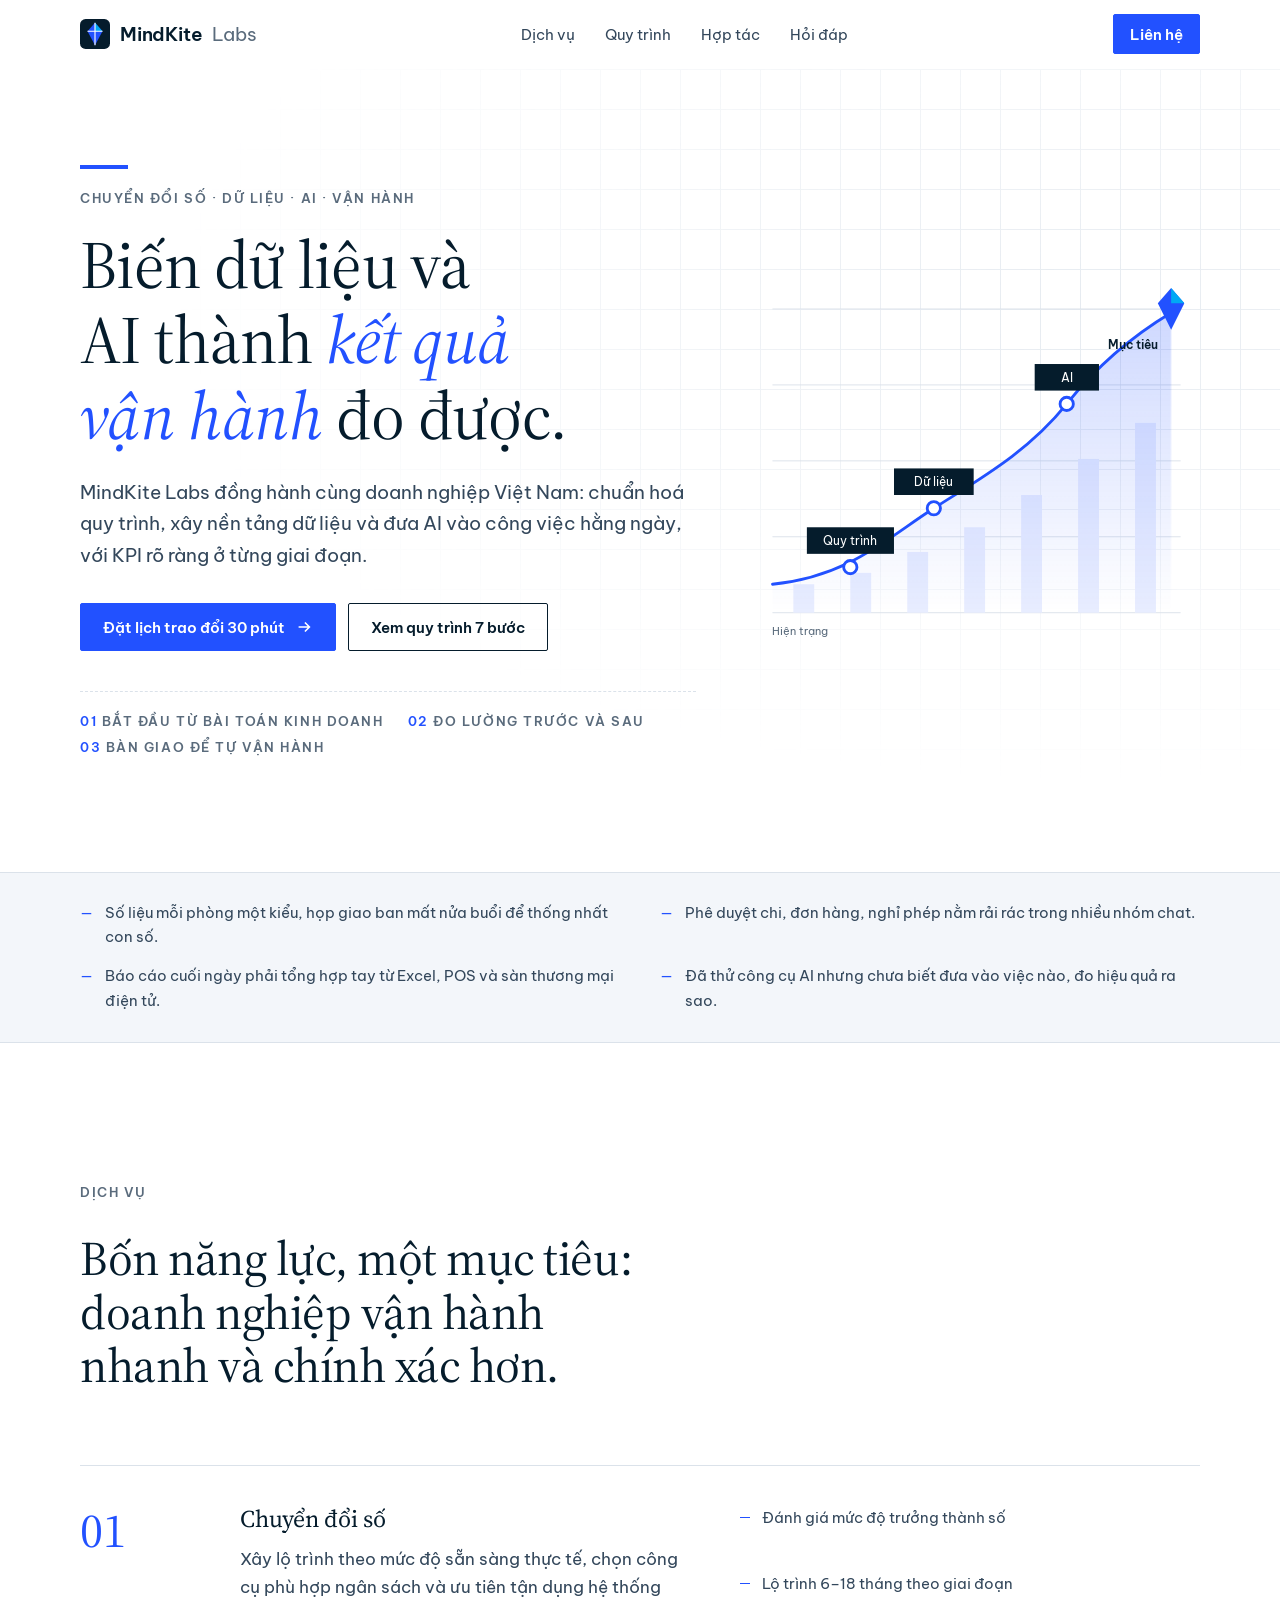
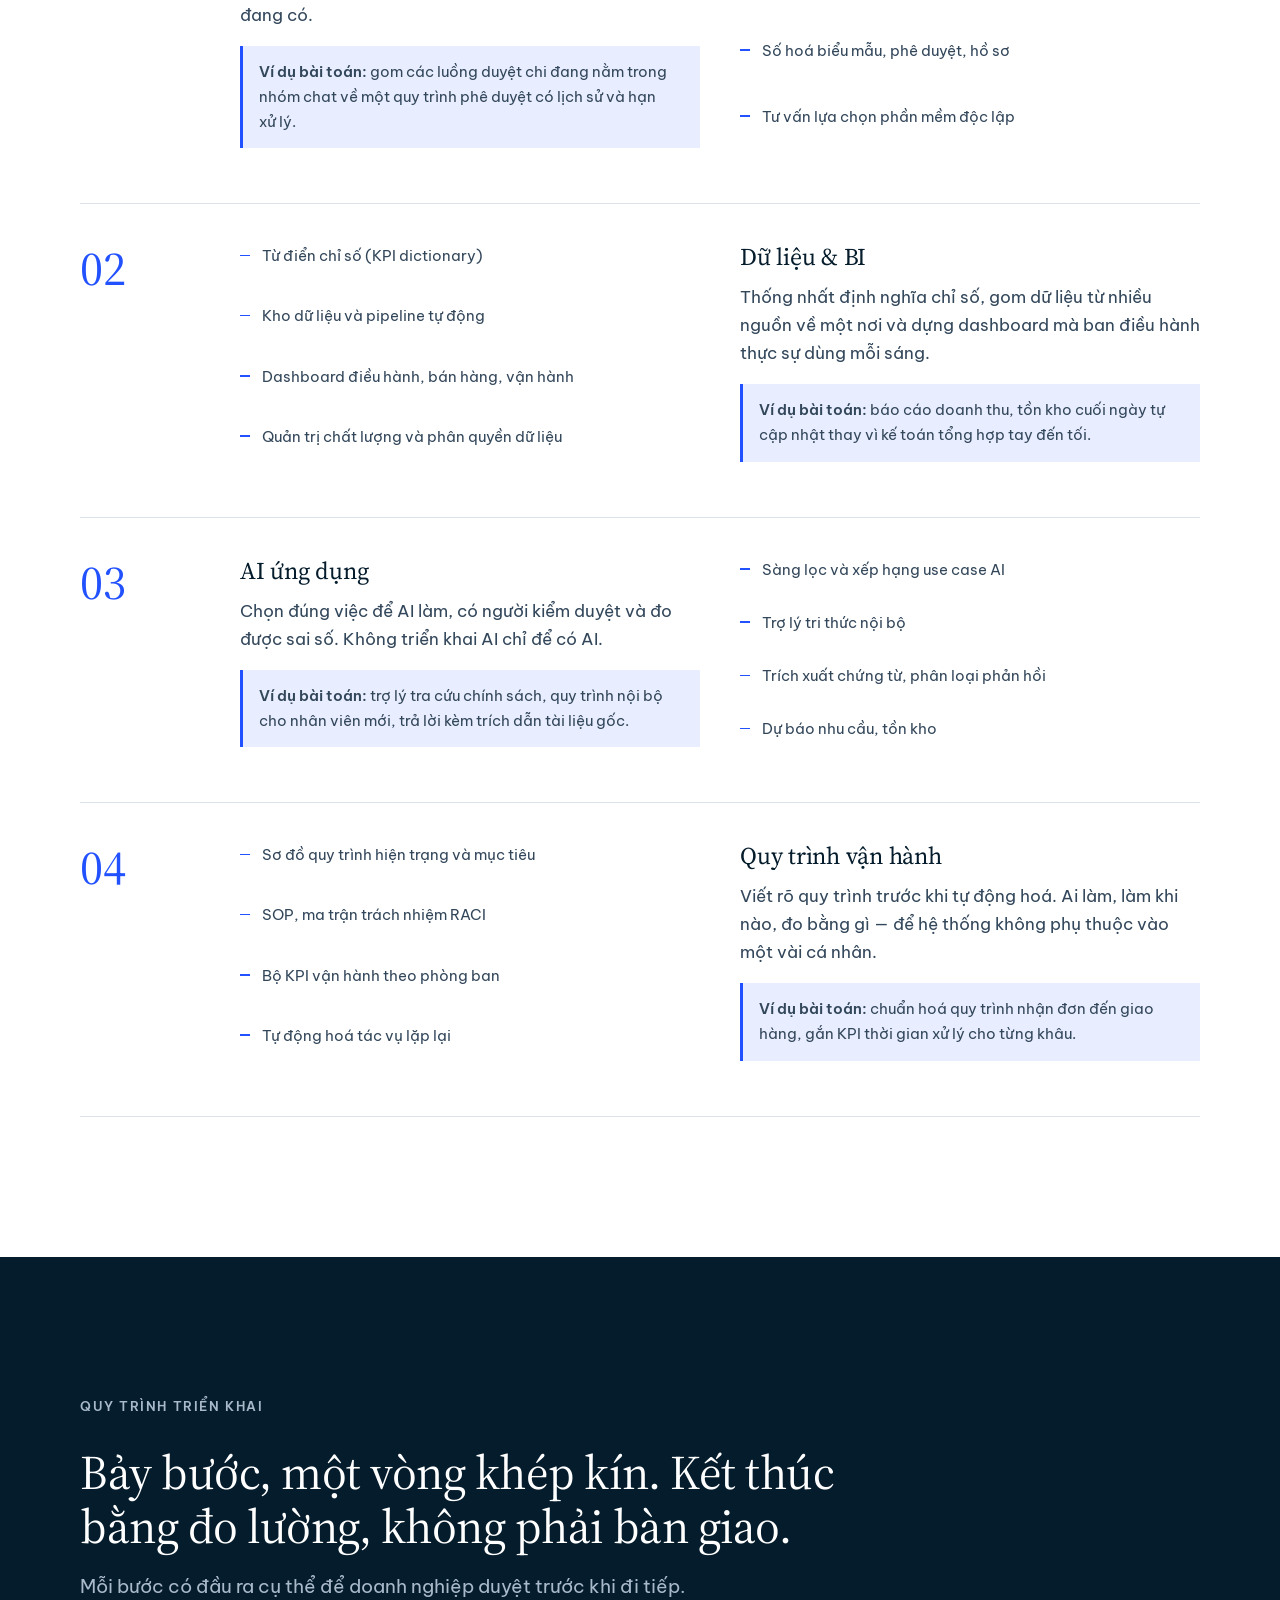
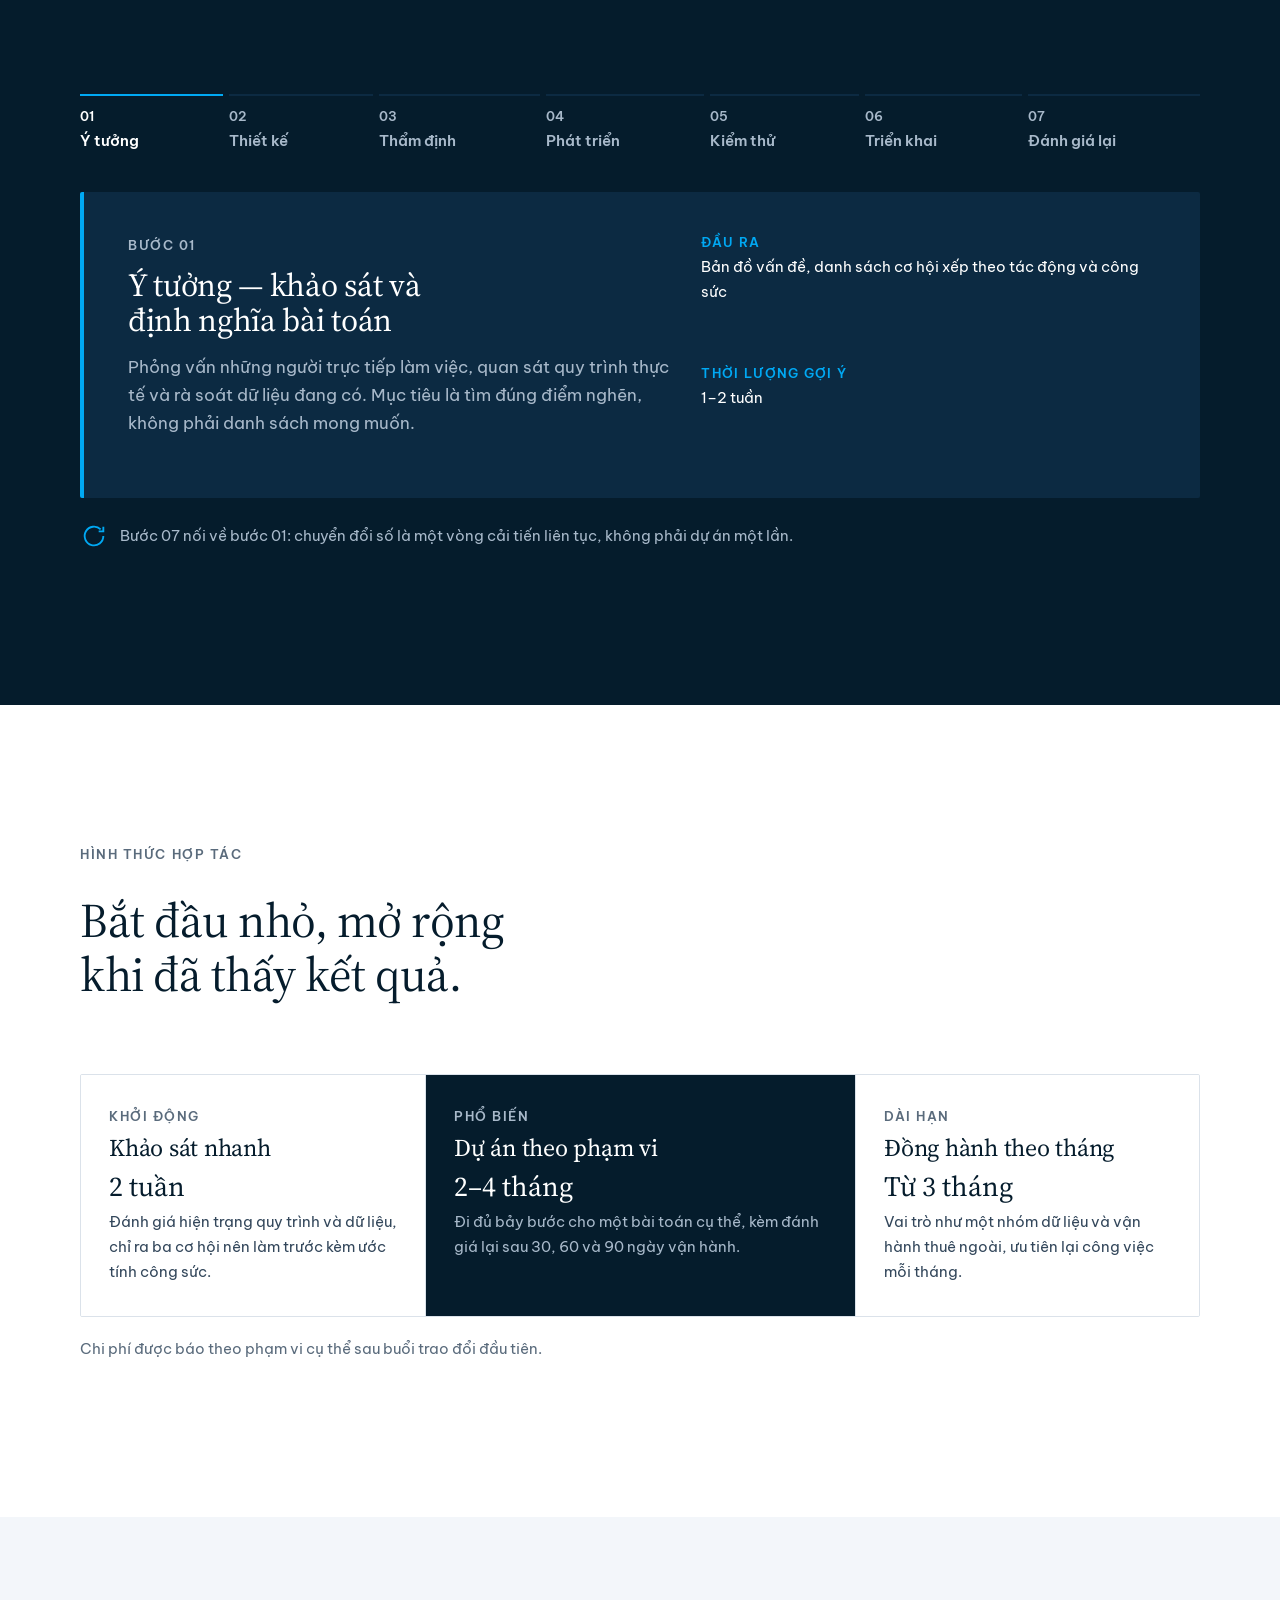
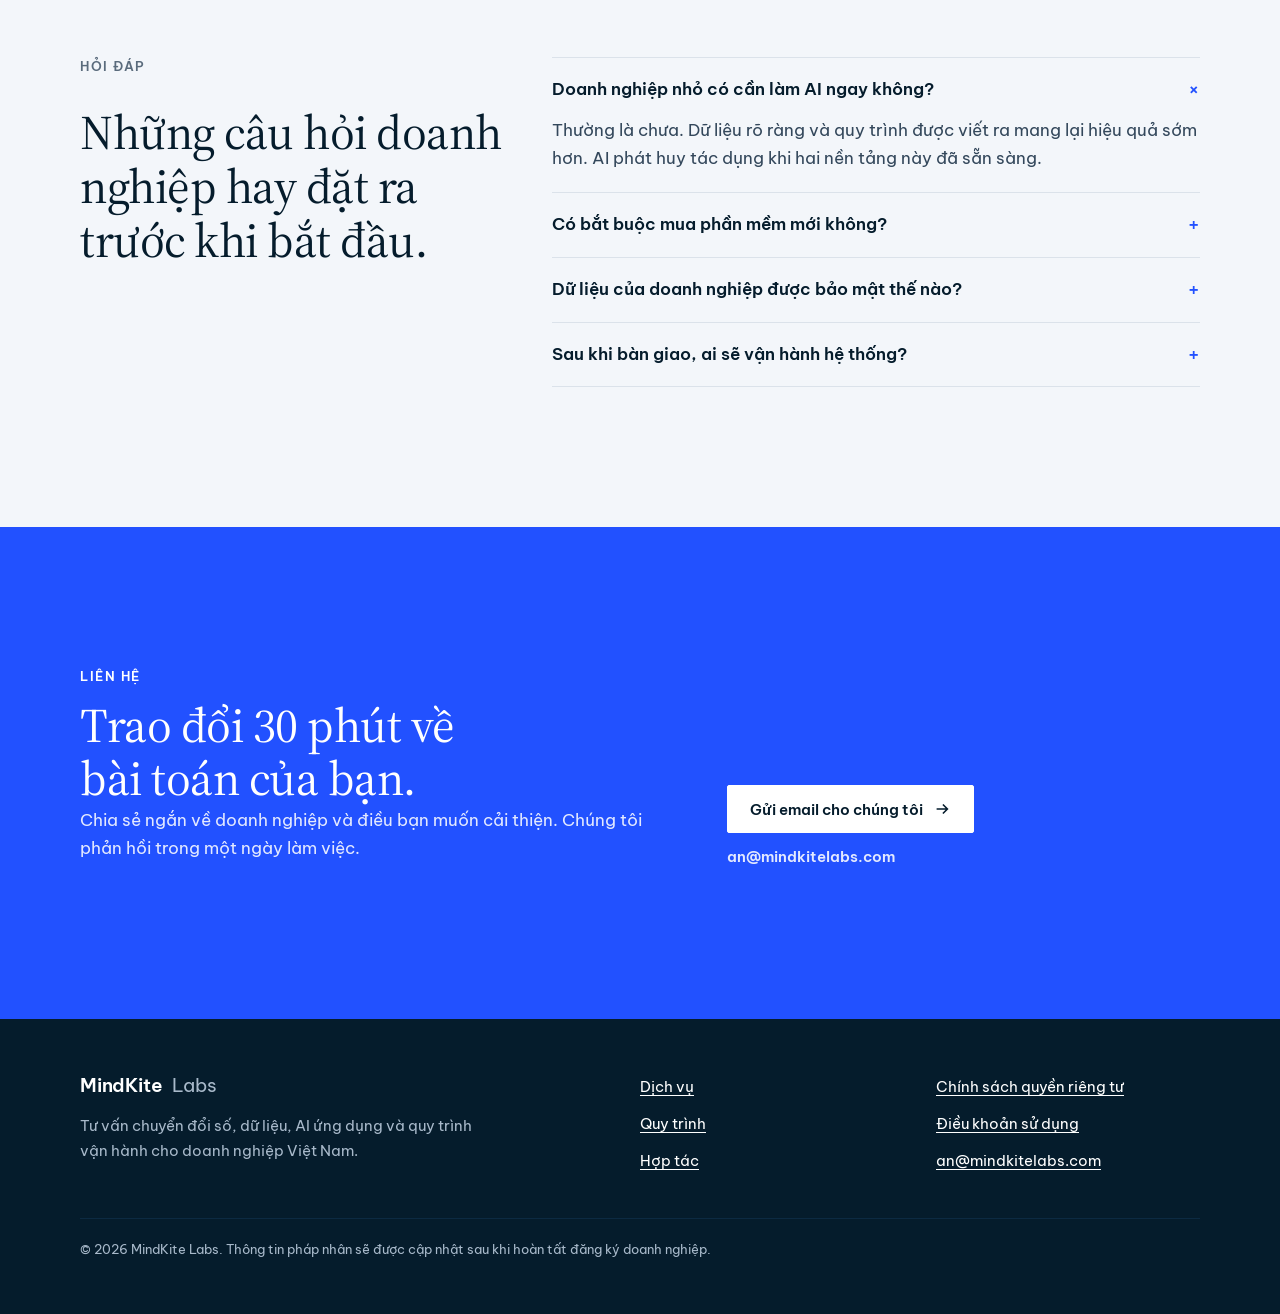
==== index.html @ d84f44a9 "style: unify type scale to 4 body sizes and 2 weights" ====
<!doctype html>
<html lang="vi" class="no-js">
<head>
  <meta charset="utf-8">
  <meta name="viewport" content="width=device-width, initial-scale=1">
  <title>MindKite Labs — Tư vấn chuyển đổi số, dữ liệu và AI</title>
  <meta name="description" content="MindKite Labs tư vấn chuyển đổi số, dữ liệu, AI ứng dụng và xây dựng quy trình vận hành cho doanh nghiệp Việt Nam, với KPI đo được ở từng giai đoạn.">
  <link rel="canonical" href="https://mindkitelabs.com/">
  <meta property="og:type" content="website">
  <meta property="og:title" content="MindKite Labs — Tư vấn chuyển đổi số, dữ liệu và AI">
  <meta property="og:description" content="Biến dữ liệu và AI thành kết quả vận hành đo được.">
  <meta property="og:url" content="https://mindkitelabs.com/">
  <meta name="theme-color" content="#051c2c">
  <link rel="icon" href="favicon.svg" type="image/svg+xml">
  <link rel="preconnect" href="https://fonts.googleapis.com">
  <link rel="preconnect" href="https://fonts.gstatic.com" crossorigin>
  <link rel="stylesheet" href="https://fonts.googleapis.com/css2?family=Be+Vietnam+Pro:wght@400;600&family=Source+Serif+4:ital,opsz,wght@0,8..60,400;1,8..60,400&display=swap">
  <script>document.documentElement.className = "js";</script>
  <link rel="stylesheet" href="assets/base.css">
  <link rel="stylesheet" href="assets/sections.css">
</head>
<body>
<a class="skip" href="#main">Bỏ qua điều hướng</a>

<header class="site-header">
  <nav class="wrap nav" aria-label="Chính">
    <a class="brand" href="/" aria-label="MindKite Labs, trang chủ">
      <svg viewBox="0 0 32 32" aria-hidden="true"><rect width="32" height="32" rx="6" fill="#051c2c"/><path d="M16 4l8 9-8 15-8-15z" fill="#2251ff"/><path d="M16 4l8 9h-8z" fill="#00a9f4"/><path d="M16 4v24M8 13h16" stroke="#fff" stroke-width="1.2"/></svg>
      MindKite <span>Labs</span>
    </a>
    <ul class="nav-links">
      <li><a href="#dich-vu">Dịch vụ</a></li>
      <li><a href="#quy-trinh">Quy trình</a></li>
      <li><a href="#hop-tac">Hợp tác</a></li>
      <li><a href="#hoi-dap">Hỏi đáp</a></li>
    </ul>
    <a class="btn btn-primary" href="#lien-he">Liên hệ</a>
  </nav>
</header>

<main id="main">
  <section class="hero">
    <div class="wrap hero-grid">
      <div class="reveal">
        <span class="accent-bar"></span>
        <p class="label" style="margin-top:20px">Chuyển đổi số · Dữ liệu · AI · Vận hành</p>
        <h1>Biến dữ liệu và AI thành <em class="mark">kết quả vận hành</em> đo được.</h1>
        <p class="lead">MindKite Labs đồng hành cùng doanh nghiệp Việt Nam: chuẩn hoá quy trình, xây nền tảng dữ liệu và đưa AI vào công việc hằng ngày, với KPI rõ ràng ở từng giai đoạn.</p>
        <div class="hero-actions">
          <a class="btn btn-primary" href="#lien-he">Đặt lịch trao đổi 30 phút
            <svg viewBox="0 0 20 20" fill="none" stroke="currentColor" stroke-width="1.8" aria-hidden="true"><path d="M4 10h12m-5-5 5 5-5 5"/></svg></a>
          <a class="btn btn-ghost" href="#quy-trinh">Xem quy trình 7 bước</a>
        </div>
        <div class="hero-meta">
          <span class="label"><b>01</b> Bắt đầu từ bài toán kinh doanh</span>
          <span class="label"><b>02</b> Đo lường trước và sau</span>
          <span class="label"><b>03</b> Bàn giao để tự vận hành</span>
        </div>
      </div>

      <svg class="hero-art" viewBox="0 0 480 400" role="img" aria-labelledby="art-title">
        <title id="art-title">Lộ trình chuyển đổi đi từ hiện trạng, qua quy trình, dữ liệu và AI, đến mục tiêu</title>
        <defs>
          <linearGradient id="area" x1="0" y1="0" x2="0" y2="1">
            <stop offset="0" stop-color="#2251ff" stop-opacity=".22"/>
            <stop offset="1" stop-color="#2251ff" stop-opacity="0"/>
          </linearGradient>
        </defs>
        <g stroke="#dbe2ea" stroke-width="1">
          <path d="M30 360H460M30 280H460M30 200H460M30 120H460M30 40H460"/>
        </g>
        <g fill="#e8edff">
          <rect x="52" y="330" width="22" height="30"/><rect x="112" y="318" width="22" height="42"/>
          <rect x="172" y="296" width="22" height="64"/><rect x="232" y="270" width="22" height="90"/>
          <rect x="292" y="236" width="22" height="124"/><rect x="352" y="198" width="22" height="162"/>
          <rect x="412" y="160" width="22" height="200"/>
        </g>
        <path class="area" d="M30 330 C110 322 150 282 200 250 S300 190 340 140 S420 62 450 44 V360 H30Z" fill="url(#area)"/>
        <path class="trend" d="M30 330 C110 322 150 282 200 250 S300 190 340 140 S420 62 450 44" fill="none" stroke="#2251ff" stroke-width="3" stroke-linecap="round"/>
        <g class="node n1"><circle cx="112" cy="312" r="7" fill="#fff" stroke="#2251ff" stroke-width="3"/>
          <rect x="66" y="270" width="92" height="28" fill="#051c2c"/><text x="112" y="289" text-anchor="middle" fill="#fff" font-size="13" font-family="Be Vietnam Pro, sans-serif">Quy trình</text></g>
        <g class="node n2"><circle cx="200" cy="250" r="7" fill="#fff" stroke="#2251ff" stroke-width="3"/>
          <rect x="158" y="208" width="84" height="28" fill="#051c2c"/><text x="200" y="227" text-anchor="middle" fill="#fff" font-size="13" font-family="Be Vietnam Pro, sans-serif">Dữ liệu</text></g>
        <g class="node n3"><circle cx="340" cy="140" r="7" fill="#fff" stroke="#2251ff" stroke-width="3"/>
          <rect x="306" y="98" width="68" height="28" fill="#051c2c"/><text x="340" y="117" text-anchor="middle" fill="#fff" font-size="13" font-family="Be Vietnam Pro, sans-serif">AI</text></g>
        <g class="node n4"><path d="M450 18l14 16-14 28-14-28z" fill="#2251ff"/><path d="M450 18l14 16h-14z" fill="#00a9f4"/>
          <text x="436" y="82" text-anchor="end" fill="#051c2c" font-size="13" font-weight="600" font-family="Be Vietnam Pro, sans-serif">Mục tiêu</text></g>
        <text x="30" y="384" fill="#5a6b7c" font-size="12" font-family="Be Vietnam Pro, sans-serif">Hiện trạng</text>
      </svg>
    </div>
  </section>

  <section class="symptoms" aria-label="Thách thức thường gặp">
    <div class="wrap">
      <ul>
        <li>Số liệu mỗi phòng một kiểu, họp giao ban mất nửa buổi để thống nhất con số.</li>
        <li>Phê duyệt chi, đơn hàng, nghỉ phép nằm rải rác trong nhiều nhóm chat.</li>
        <li>Báo cáo cuối ngày phải tổng hợp tay từ Excel, POS và sàn thương mại điện tử.</li>
        <li>Đã thử công cụ AI nhưng chưa biết đưa vào việc nào, đo hiệu quả ra sao.</li>
      </ul>
    </div>
  </section>

  <section class="section" id="dich-vu">
    <div class="wrap">
      <div class="section-head reveal">
        <p class="label">Dịch vụ</p>
        <h2>Bốn năng lực, một mục tiêu: doanh nghiệp vận hành nhanh và chính xác hơn.</h2>
      </div>

      <article class="service reveal">
        <div class="service-num">01</div>
        <div class="service-body">
          <h3>Chuyển đổi số</h3>
          <p>Xây lộ trình theo mức độ sẵn sàng thực tế, chọn công cụ phù hợp ngân sách và ưu tiên tận dụng hệ thống đang có.</p>
          <p class="example"><strong>Ví dụ bài toán:</strong> gom các luồng duyệt chi đang nằm trong nhóm chat về một quy trình phê duyệt có lịch sử và hạn xử lý.</p>
        </div>
        <ul class="service-list">
          <li>Đánh giá mức độ trưởng thành số</li>
          <li>Lộ trình 6–18 tháng theo giai đoạn</li>
          <li>Số hoá biểu mẫu, phê duyệt, hồ sơ</li>
          <li>Tư vấn lựa chọn phần mềm độc lập</li>
        </ul>
      </article>

      <article class="service reveal">
        <div class="service-num">02</div>
        <div class="service-body">
          <h3>Dữ liệu &amp; BI</h3>
          <p>Thống nhất định nghĩa chỉ số, gom dữ liệu từ nhiều nguồn về một nơi và dựng dashboard mà ban điều hành thực sự dùng mỗi sáng.</p>
          <p class="example"><strong>Ví dụ bài toán:</strong> báo cáo doanh thu, tồn kho cuối ngày tự cập nhật thay vì kế toán tổng hợp tay đến tối.</p>
        </div>
        <ul class="service-list">
          <li>Từ điển chỉ số (KPI dictionary)</li>
          <li>Kho dữ liệu và pipeline tự động</li>
          <li>Dashboard điều hành, bán hàng, vận hành</li>
          <li>Quản trị chất lượng và phân quyền dữ liệu</li>
        </ul>
      </article>

      <article class="service reveal">
        <div class="service-num">03</div>
        <div class="service-body">
          <h3>AI ứng dụng</h3>
          <p>Chọn đúng việc để AI làm, có người kiểm duyệt và đo được sai số. Không triển khai AI chỉ để có AI.</p>
          <p class="example"><strong>Ví dụ bài toán:</strong> trợ lý tra cứu chính sách, quy trình nội bộ cho nhân viên mới, trả lời kèm trích dẫn tài liệu gốc.</p>
        </div>
        <ul class="service-list">
          <li>Sàng lọc và xếp hạng use case AI</li>
          <li>Trợ lý tri thức nội bộ</li>
          <li>Trích xuất chứng từ, phân loại phản hồi</li>
          <li>Dự báo nhu cầu, tồn kho</li>
        </ul>
      </article>

      <article class="service reveal">
        <div class="service-num">04</div>
        <div class="service-body">
          <h3>Quy trình vận hành</h3>
          <p>Viết rõ quy trình trước khi tự động hoá. Ai làm, làm khi nào, đo bằng gì — để hệ thống không phụ thuộc vào một vài cá nhân.</p>
          <p class="example"><strong>Ví dụ bài toán:</strong> chuẩn hoá quy trình nhận đơn đến giao hàng, gắn KPI thời gian xử lý cho từng khâu.</p>
        </div>
        <ul class="service-list">
          <li>Sơ đồ quy trình hiện trạng và mục tiêu</li>
          <li>SOP, ma trận trách nhiệm RACI</li>
          <li>Bộ KPI vận hành theo phòng ban</li>
          <li>Tự động hoá tác vụ lặp lại</li>
        </ul>
      </article>
    </div>
  </section>

  <section class="section process" id="quy-trinh">
    <div class="wrap">
      <div class="section-head reveal">
        <p class="label">Quy trình triển khai</p>
        <h2>Bảy bước, một vòng khép kín. Kết thúc bằng đo lường, không phải bàn giao.</h2>
        <p class="lead">Mỗi bước có đầu ra cụ thể để doanh nghiệp duyệt trước khi đi tiếp.</p>
      </div>

      <div class="steps" role="tablist" aria-label="Các bước triển khai">
        <button class="step-tab" role="tab" id="tab-1" aria-controls="step-1"><small>01</small>Ý tưởng</button>
        <button class="step-tab" role="tab" id="tab-2" aria-controls="step-2"><small>02</small>Thiết kế</button>
        <button class="step-tab" role="tab" id="tab-3" aria-controls="step-3"><small>03</small>Thẩm định</button>
        <button class="step-tab" role="tab" id="tab-4" aria-controls="step-4"><small>04</small>Phát triển</button>
        <button class="step-tab" role="tab" id="tab-5" aria-controls="step-5"><small>05</small>Kiểm thử</button>
        <button class="step-tab" role="tab" id="tab-6" aria-controls="step-6"><small>06</small>Triển khai</button>
        <button class="step-tab" role="tab" id="tab-7" aria-controls="step-7"><small>07</small>Đánh giá lại</button>
      </div>

      <div class="step-panel" role="tabpanel" tabindex="0" id="step-1" aria-labelledby="tab-1">
        <div><p class="label">Bước 01</p><h3>Ý tưởng — khảo sát và định nghĩa bài toán</h3>
          <p>Phỏng vấn những người trực tiếp làm việc, quan sát quy trình thực tế và rà soát dữ liệu đang có. Mục tiêu là tìm đúng điểm nghẽn, không phải danh sách mong muốn.</p></div>
        <dl><div><dt>Đầu ra</dt><dd>Bản đồ vấn đề, danh sách cơ hội xếp theo tác động và công sức</dd></div>
          <div><dt>Thời lượng gợi ý</dt><dd>1–2 tuần</dd></div></dl>
      </div>
      <div class="step-panel" role="tabpanel" tabindex="0" id="step-2" aria-labelledby="tab-2">
        <div><p class="label">Bước 02</p><h3>Thiết kế — quy trình mục tiêu và giải pháp</h3>
          <p>Vẽ quy trình mục tiêu, mô hình dữ liệu và bản mẫu giao diện. Người dùng cuối được xem và góp ý ngay từ bản phác thảo.</p></div>
        <dl><div><dt>Đầu ra</dt><dd>Sơ đồ quy trình to-be, mô hình dữ liệu, mockup công cụ</dd></div>
          <div><dt>Thời lượng gợi ý</dt><dd>1–2 tuần</dd></div></dl>
      </div>
      <div class="step-panel" role="tabpanel" tabindex="0" id="step-3" aria-labelledby="tab-3">
        <div><p class="label">Bước 03</p><h3>Thẩm định — chốt phạm vi, chi phí và KPI</h3>
          <p>Ban điều hành và đại diện người dùng cùng duyệt thiết kế. Đo số liệu nền (baseline) để có cơ sở so sánh sau triển khai.</p></div>
        <dl><div><dt>Đầu ra</dt><dd>Phạm vi đã chốt, KPI baseline, đánh giá rủi ro, quyết định go/no-go</dd></div>
          <div><dt>Thời lượng gợi ý</dt><dd>3–5 ngày làm việc</dd></div></dl>
      </div>
      <div class="step-panel" role="tabpanel" tabindex="0" id="step-4" aria-labelledby="tab-4">
        <div><p class="label">Bước 04</p><h3>Phát triển — xây theo vòng ngắn</h3>
          <p>Làm theo vòng hai tuần, demo cuối mỗi vòng trên dữ liệu thật. Thay đổi được ghi nhận và ưu tiên lại công khai.</p></div>
        <dl><div><dt>Đầu ra</dt><dd>Dashboard, luồng tự động hoá, mô hình AI, SOP cập nhật</dd></div>
          <div><dt>Thời lượng gợi ý</dt><dd>2–8 tuần</dd></div></dl>
      </div>
      <div class="step-panel" role="tabpanel" tabindex="0" id="step-5" aria-labelledby="tab-5">
        <div><p class="label">Bước 05</p><h3>Kiểm thử — chạy song song với cách cũ</h3>
          <p>Đối soát số liệu giữa hệ thống mới và cách làm hiện tại, kiểm tra phân quyền và các tình huống ngoại lệ trước khi chuyển đổi.</p></div>
        <dl><div><dt>Đầu ra</dt><dd>Biên bản nghiệm thu (UAT), danh sách lỗi đã xử lý</dd></div>
          <div><dt>Thời lượng gợi ý</dt><dd>1–2 tuần</dd></div></dl>
      </div>
      <div class="step-panel" role="tabpanel" tabindex="0" id="step-6" aria-labelledby="tab-6">
        <div><p class="label">Bước 06</p><h3>Triển khai — chuyển đổi theo từng nhóm</h3>
          <p>Đào tạo theo vai trò, chuyển đổi dần từng phòng ban và hỗ trợ sát trong tuần đầu. Mỗi hệ thống có người phụ trách nội bộ.</p></div>
        <dl><div><dt>Đầu ra</dt><dd>Hệ thống chạy chính thức, tài liệu hướng dẫn, người phụ trách được đào tạo</dd></div>
          <div><dt>Thời lượng gợi ý</dt><dd>1–2 tuần</dd></div></dl>
      </div>
      <div class="step-panel" role="tabpanel" tabindex="0" id="step-7" aria-labelledby="tab-7">
        <div><p class="label">Bước 07</p><h3>Đánh giá lại — đo kết quả, mở vòng tiếp theo</h3>
          <p>Sau 30, 60 và 90 ngày, đo lại KPI so với baseline. Vấn đề mới phát sinh trở thành đầu vào cho bước Ý tưởng của vòng cải tiến kế tiếp.</p></div>
        <dl><div><dt>Đầu ra</dt><dd>Báo cáo hiệu quả so với baseline, backlog cải tiến vòng sau</dd></div>
          <div><dt>Mốc đánh giá</dt><dd>30 / 60 / 90 ngày — <a href="#tab-1" data-restart>quay lại bước 01</a></dd></div></dl>
      </div>

      <p class="loop-note">
        <svg viewBox="0 0 24 24" fill="none" stroke="currentColor" stroke-width="1.6" aria-hidden="true"><path d="M20 12a8 8 0 1 1-2.3-5.6M20 4v4h-4"/></svg>
        Bước 07 nối về bước 01: chuyển đổi số là một vòng cải tiến liên tục, không phải dự án một lần.
      </p>
    </div>
  </section>

  <section class="section" id="hop-tac">
    <div class="wrap">
      <div class="section-head reveal">
        <p class="label">Hình thức hợp tác</p>
        <h2>Bắt đầu nhỏ, mở rộng khi đã thấy kết quả.</h2>
      </div>
      <div class="models reveal">
        <div class="model">
          <p class="label">Khởi động</p>
          <h3>Khảo sát nhanh</h3>
          <p class="duration">2 tuần</p>
          <p>Đánh giá hiện trạng quy trình và dữ liệu, chỉ ra ba cơ hội nên làm trước kèm ước tính công sức.</p>
        </div>
        <div class="model featured">
          <p class="label">Phổ biến</p>
          <h3>Dự án theo phạm vi</h3>
          <p class="duration">2–4 tháng</p>
          <p>Đi đủ bảy bước cho một bài toán cụ thể, kèm đánh giá lại sau 30, 60 và 90 ngày vận hành.</p>
        </div>
        <div class="model">
          <p class="label">Dài hạn</p>
          <h3>Đồng hành theo tháng</h3>
          <p class="duration">Từ 3 tháng</p>
          <p>Vai trò như một nhóm dữ liệu và vận hành thuê ngoài, ưu tiên lại công việc mỗi tháng.</p>
        </div>
      </div>
      <p class="pricing-note">Chi phí được báo theo phạm vi cụ thể sau buổi trao đổi đầu tiên.</p>
    </div>
  </section>

  <section class="section" id="hoi-dap" style="background:var(--paper-2)">
    <div class="wrap faq-grid">
      <div class="section-head reveal" style="margin:0">
        <p class="label">Hỏi đáp</p>
        <h2>Những câu hỏi doanh nghiệp hay đặt ra trước khi bắt đầu.</h2>
      </div>
      <div class="faq reveal">
        <details open>
          <summary>Doanh nghiệp nhỏ có cần làm AI ngay không?</summary>
          <p>Thường là chưa. Dữ liệu rõ ràng và quy trình được viết ra mang lại hiệu quả sớm hơn. AI phát huy tác dụng khi hai nền tảng này đã sẵn sàng.</p>
        </details>
        <details>
          <summary>Có bắt buộc mua phần mềm mới không?</summary>
          <p>Không. Chúng tôi ưu tiên tận dụng công cụ doanh nghiệp đang dùng như Google Workspace, Microsoft 365, Excel hay phần mềm kế toán, và chỉ đề xuất công cụ mới khi có lý do rõ ràng.</p>
        </details>
        <details>
          <summary>Dữ liệu của doanh nghiệp được bảo mật thế nào?</summary>
          <p>Ký thoả thuận bảo mật trước khi tiếp cận dữ liệu, cấp quyền ở mức tối thiểu cần thiết, không dùng dữ liệu của khách hàng để huấn luyện mô hình bên ngoài và tuân thủ quy định pháp luật Việt Nam về bảo vệ dữ liệu cá nhân.</p>
        </details>
        <details>
          <summary>Sau khi bàn giao, ai sẽ vận hành hệ thống?</summary>
          <p>Mỗi hệ thống có một người phụ trách nội bộ được đào tạo, kèm tài liệu hướng dẫn. Doanh nghiệp có thể chọn gói đồng hành theo tháng nếu cần hỗ trợ tiếp.</p>
        </details>
      </div>
    </div>
  </section>

  <section class="section contact" id="lien-he">
    <div class="wrap contact-grid">
      <div class="reveal">
        <p class="label">Liên hệ</p>
        <h2>Trao đổi 30 phút về bài toán của bạn.</h2>
        <p>Chia sẻ ngắn về doanh nghiệp và điều bạn muốn cải thiện. Chúng tôi phản hồi trong một ngày làm việc.</p>
      </div>
      <div class="reveal">
        <a class="btn btn-primary" href="mailto:an@mindkitelabs.com?subject=Trao%20%C4%91%E1%BB%95i%20v%E1%BB%81%20chuy%E1%BB%83n%20%C4%91%E1%BB%95i%20s%E1%BB%91">Gửi email cho chúng tôi
          <svg viewBox="0 0 20 20" fill="none" stroke="currentColor" stroke-width="1.8" aria-hidden="true"><path d="M4 10h12m-5-5 5 5-5 5"/></svg></a>
        <p class="contact-mail" style="margin-top:16px">an@mindkitelabs.com</p>
      </div>
    </div>
  </section>
</main>

<footer class="site-footer">
  <div class="wrap">
    <div class="footer-grid">
      <div>
        <a class="brand" href="/">MindKite <span>Labs</span></a>
        <p style="margin-top:14px;max-width:40ch">Tư vấn chuyển đổi số, dữ liệu, AI ứng dụng và quy trình vận hành cho doanh nghiệp Việt Nam.</p>
      </div>
      <ul aria-label="Trang">
        <li><a href="#dich-vu">Dịch vụ</a></li>
        <li><a href="#quy-trinh">Quy trình</a></li>
        <li><a href="#hop-tac">Hợp tác</a></li>
      </ul>
      <ul aria-label="Pháp lý">
        <li><a href="privacy.html">Chính sách quyền riêng tư</a></li>
        <li><a href="terms.html">Điều khoản sử dụng</a></li>
        <li><a href="mailto:an@mindkitelabs.com">an@mindkitelabs.com</a></li>
      </ul>
    </div>
    <p class="footer-note">© 2026 MindKite Labs. Thông tin pháp nhân sẽ được cập nhật sau khi hoàn tất đăng ký doanh nghiệp.</p>
  </div>
</footer>

<script src="assets/main.js"></script>
</body>
</html>
---- assets/base.css ----
/* Tokens, typography, layout primitives, header/footer, legal pages */
:root {
  --paper: #ffffff;
  --paper-2: #f3f6fa;
  --ink: #051c2c;
  --ink-2: #33475b;
  --ink-3: #5a6b7c;
  --line: #dbe2ea;
  --accent: #2251ff;
  --accent-2: #00a9f4;
  --accent-soft: #e8edff;
  --night: #051c2c;
  --night-2: #0c2a42;
  --night-ink: #ffffff;
  --night-ink-2: #a8b9ca;
  /* Type scale: body text uses only these sizes, two weights (400 / 600) */
  --fs-xs: 13px;
  --fs-sm: 15px;
  --fs-base: 17px;
  --fs-lg: 19px;
  --fs-h3: 24px;
  --fs-h3-lg: clamp(26px, 3vw, 32px);
  --w-regular: 400;
  --w-strong: 600;
  --font-display: "Source Serif 4", Georgia, serif;
  --font-body: "Be Vietnam Pro", system-ui, sans-serif;
  --wrap: 1200px;
  --gutter: clamp(16px, 4vw, 40px);
  --ease: cubic-bezier(.2, .8, .2, 1);
}

*, *::before, *::after { box-sizing: border-box; }
html { scroll-behavior: smooth; scroll-padding-top: 80px; -webkit-text-size-adjust: 100%; }
body {
  margin: 0;
  background: var(--paper);
  color: var(--ink);
  font: var(--w-regular) var(--fs-base)/1.65 var(--font-body);
  overflow-x: hidden;
}

h1, h2, h3 { font-family: var(--font-display); font-weight: 400; line-height: 1.12; margin: 0; text-wrap: balance; letter-spacing: -.01em; }
h1 { font-size: clamp(2.4rem, 5.6vw, 4.2rem); font-variation-settings: "opsz" 60; }
h2 { font-size: clamp(1.9rem, 4vw, 3rem); font-variation-settings: "opsz" 48; }
h3 { font-size: var(--fs-h3); }
strong, b { font-weight: var(--w-strong); }
p { margin: 0 0 1em; text-wrap: pretty; }
a { color: inherit; text-underline-offset: 3px; }
a:hover { color: var(--accent); }
:focus-visible { outline: 2px solid var(--accent); outline-offset: 3px; }
em.mark { font-style: italic; color: var(--accent); }
.accent-bar { display: block; width: 48px; height: 4px; background: var(--accent); }

.wrap { max-width: var(--wrap); margin-inline: auto; padding-inline: var(--gutter); }
.label {
  font: var(--w-strong) var(--fs-xs)/1.4 var(--font-body);
  letter-spacing: .12em;
  text-transform: uppercase;
  color: var(--ink-3);
}
.label b { color: var(--accent); font-weight: inherit; }
.section { padding-block: clamp(72px, 11vw, 140px); }
.section-head { display: grid; gap: 18px; max-width: 760px; margin-bottom: clamp(40px, 6vw, 72px); }
.lead { font-size: var(--fs-lg); color: var(--ink-2); max-width: 60ch; }
.skip { position: absolute; left: -999px; top: 8px; background: var(--ink); color: var(--paper); padding: 8px 14px; z-index: 200; }
.skip:focus { left: 8px; }

/* Buttons */
.btn {
  display: inline-flex; align-items: center; gap: 10px;
  min-height: 48px; padding: 12px 22px;
  border: 1.5px solid var(--ink); border-radius: 2px;
  font: var(--w-strong) var(--fs-sm)/1 var(--font-body); text-decoration: none;
  transition: transform .25s var(--ease), background .25s var(--ease), color .25s var(--ease);
}
.btn:active { transform: translateY(1px) scale(.98); }
.btn-primary { background: var(--accent); border-color: var(--accent); color: #fff; }
.btn-primary:hover { background: var(--ink); border-color: var(--ink); color: #fff; }
.btn-ghost { background: transparent; color: var(--ink); }
.btn-ghost:hover { background: var(--ink); color: var(--paper); }
.btn svg { width: 18px; height: 18px; transition: transform .25s var(--ease); }
.btn:hover svg { transform: translateX(3px); }

/* Header */
.site-header {
  position: sticky; top: 0; z-index: 50;
  background: rgba(255, 255, 255, .9);
  background: color-mix(in srgb, var(--paper) 88%, transparent);
  backdrop-filter: saturate(1.4) blur(10px);
  border-bottom: 1px solid transparent;
  transition: border-color .3s;
}
.site-header.scrolled { border-bottom-color: var(--line); }
.nav { display: flex; align-items: center; justify-content: space-between; height: 68px; }
.brand { display: inline-flex; align-items: center; gap: 10px; text-decoration: none; font: var(--w-strong) var(--fs-lg)/1 var(--font-body); letter-spacing: -.01em; }
.brand svg { width: 30px; height: 30px; }
.brand span { font-weight: var(--w-regular); color: var(--ink-3); }
.nav-links { display: none; gap: 30px; list-style: none; margin: 0; padding: 0; }
.nav-links a { text-decoration: none; font-size: var(--fs-sm); color: var(--ink-2); }
.nav-links a:hover { color: var(--accent); }
.nav .btn { min-height: 40px; padding: 10px 16px; }
@media (min-width: 860px) { .nav-links { display: flex; } }

/* Footer */
.site-footer { background: var(--night); color: var(--night-ink-2); padding-block: 56px 40px; font-size: var(--fs-sm); }
.site-footer a { color: var(--night-ink); }
.site-footer a:hover { color: var(--accent-soft); }
.footer-grid { display: grid; gap: 32px; }
.footer-grid .brand { color: var(--night-ink); }
.footer-grid .brand span { color: var(--night-ink-2); }
.footer-grid ul { list-style: none; margin: 0; padding: 0; display: grid; gap: 8px; }
.footer-note { margin-top: 40px; padding-top: 20px; border-top: 1px solid var(--night-2); font-size: var(--fs-xs); }
@media (min-width: 760px) { .footer-grid { grid-template-columns: 2fr 1fr 1fr; } }

/* Legal pages */
.legal { max-width: 760px; padding-block: 64px 96px; }
.legal h1 { font-size: clamp(2rem, 5vw, 3rem); margin: 12px 0 8px; }
.legal h2 { font-size: var(--fs-h3); margin: 44px 0 12px; }
.legal ul { padding-left: 1.2em; }
.legal li { margin-bottom: .4em; }

@media (prefers-reduced-motion: reduce) {
  *, *::before, *::after { animation: none !important; transition: none !important; scroll-behavior: auto !important; }
}
---- assets/sections.css ----
/* Home page sections: hero, services, process loop, engagement models, FAQ, contact */

/* Hero */
.hero { position: relative; padding-block: clamp(48px, 8vw, 96px) clamp(64px, 9vw, 120px); }
.hero::before { /* blueprint grid fading out to the left */
  content: ""; position: absolute; inset: 0; z-index: -1;
  background-image: linear-gradient(var(--line) 1px, transparent 1px), linear-gradient(90deg, var(--line) 1px, transparent 1px);
  background-size: 40px 40px;
  mask-image: radial-gradient(ellipse at 85% 30%, #000 0%, transparent 60%);
  opacity: .7;
}
.hero-grid { display: grid; gap: 48px; align-items: center; }
.hero h1 { margin: 20px 0 24px; }
.hero .lead { margin-bottom: 32px; }
.hero-actions { display: flex; flex-wrap: wrap; gap: 12px; }
.hero-meta { display: flex; flex-wrap: wrap; gap: 8px 24px; margin-top: 40px; padding-top: 20px; border-top: 1px dashed var(--line); }
.hero-art { width: 100%; max-width: 480px; justify-self: center; }
.hero-art .trend { stroke-dasharray: 700; stroke-dashoffset: 700; animation: draw 2s .3s var(--ease) forwards; }
.hero-art .area { opacity: 0; animation: fade 1.2s 1.2s var(--ease) forwards; }
.hero-art .node { opacity: 0; animation: pop .5s var(--ease) forwards; }
.hero-art .n1 { animation-delay: .9s; } .hero-art .n2 { animation-delay: 1.4s; } .hero-art .n3 { animation-delay: 1.9s; } .hero-art .n4 { animation-delay: 2.3s; }
@keyframes draw { to { stroke-dashoffset: 0; } }
@keyframes fade { to { opacity: 1; } }
@keyframes pop { from { opacity: 0; transform: translateY(6px); } to { opacity: 1; transform: none; } }
@media (min-width: 960px) { .hero-grid { grid-template-columns: 1.15fr .85fr; } .hero-art { justify-self: end; } }

/* Problem strip */
.symptoms { border-block: 1px solid var(--line); background: var(--paper-2); }
.symptoms ul { list-style: none; margin: 0; padding: 28px 0; display: grid; gap: 14px 40px; }
.symptoms li { display: flex; gap: 12px; color: var(--ink-2); font-size: var(--fs-sm); }
.symptoms li::before { content: "—"; font-family: var(--font-body); color: var(--accent); }
@media (min-width: 760px) { .symptoms ul { grid-template-columns: repeat(2, 1fr); } }

/* Services: numbered zig-zag rows */
.service { display: grid; gap: 20px; padding-block: 40px; border-top: 1px solid var(--line); }
.service:last-of-type { border-bottom: 1px solid var(--line); }
.service-num { font: var(--w-regular) 3rem/1 var(--font-display); color: var(--accent); }
.service h3 { margin-bottom: 12px; }
.service p { color: var(--ink-2); max-width: 58ch; }
.service ul { margin: 0; padding: 0; list-style: none; display: grid; gap: 8px; }
.service li { padding-left: 22px; position: relative; color: var(--ink-2); font-size: var(--fs-sm); }
.service li::before { content: ""; position: absolute; left: 0; top: .7em; width: 10px; height: 1.5px; background: var(--accent); }
.service .example { margin-top: 16px; padding: 14px 16px; background: var(--accent-soft); border-left: 3px solid var(--accent); font-size: var(--fs-sm); color: var(--ink-2); }
@media (min-width: 900px) {
  .service { grid-template-columns: 120px 1fr 1fr; gap: 40px; }
  .service:nth-of-type(even) .service-body { order: 3; }
  .service:nth-of-type(even) .service-list { order: 2; }
}

/* Process loop (dark band) */
.process { background: var(--night); color: var(--night-ink); }
.process .label { color: var(--night-ink-2); }
.process .lead { color: var(--night-ink-2); }
.steps { margin: 0 0 32px; display: flex; gap: 6px; overflow-x: auto; scrollbar-width: none; position: relative; }
.steps::-webkit-scrollbar { display: none; }
.step-tab {
  flex: 1 0 auto; min-width: 128px; text-align: left; cursor: pointer;
  background: transparent; color: var(--night-ink-2);
  border: 0; border-top: 2px solid var(--night-2); padding: 14px 10px 10px 0;
  font: var(--w-strong) var(--fs-sm)/1.3 var(--font-body);
  transition: color .25s, border-color .25s;
}
.step-tab small { display: block; font: var(--w-strong) var(--fs-xs)/1 var(--font-body); margin-bottom: 8px; }
.step-tab:hover { color: var(--night-ink); }
.step-tab[aria-selected="true"] { color: var(--night-ink); border-top-color: var(--accent-2); }
.step-panel { display: grid; gap: 28px; padding: clamp(24px, 4vw, 44px); background: var(--night-2); border-radius: 2px; border-left: 4px solid var(--accent-2); }
.step-panel h3 { font-size: var(--fs-h3-lg); margin: 8px 0 14px; }
.step-panel p:not(.label) { color: var(--night-ink-2); }
.step-panel dl { margin: 0; display: grid; gap: 18px; }
.step-panel dt { font: var(--w-strong) var(--fs-xs)/1 var(--font-body); letter-spacing: .1em; text-transform: uppercase; color: var(--accent-2); margin-bottom: 6px; }
.step-panel dd { margin: 0; color: var(--night-ink); font-size: var(--fs-sm); }
.step-panel[hidden] { display: none; }
.js .step-panel:not([hidden]) { animation: pop .4s var(--ease); }
.no-js .step-panel { margin-bottom: 12px; }
.loop-note { display: flex; gap: 12px; align-items: center; margin-top: 24px; color: var(--night-ink-2); font-size: var(--fs-sm); }
.loop-note svg { width: 28px; height: 28px; color: var(--accent-2); flex: none; }
@media (min-width: 860px) { .step-panel { grid-template-columns: 1.2fr 1fr; } }

/* Engagement models */
.models { display: grid; gap: 0; border: 1px solid var(--line); border-radius: 2px; overflow: hidden; }
.model { padding: 32px 28px; background: var(--paper); display: grid; gap: 10px; align-content: start; }
.model + .model { border-top: 1px solid var(--line); }
.model.featured { background: var(--ink); color: #fff; }
.model.featured .label, .model.featured p:not(.label):not(.duration) { color: var(--night-ink-2); }
.model h3 { font-size: var(--fs-h3); }
.model p { margin: 0; }
.model p:not(.label):not(.duration) { color: var(--ink-2); font-size: var(--fs-sm); }
.model .duration { font: var(--w-regular) 1.75rem/1 var(--font-display); }
.pricing-note { margin-top: 20px; color: var(--ink-3); font-size: var(--fs-sm); }
@media (min-width: 900px) {
  .models { grid-template-columns: 1fr 1.25fr 1fr; }
  .model + .model { border-top: 0; border-left: 1px solid var(--line); }
}

/* FAQ */
.faq-grid { display: grid; gap: 40px; }
.faq details { border-top: 1px solid var(--line); padding-block: 20px; }
.faq details:last-child { border-bottom: 1px solid var(--line); }
.faq summary { cursor: pointer; list-style: none; display: flex; justify-content: space-between; gap: 20px; font: var(--w-strong) var(--fs-base)/1.4 var(--font-body); }
.faq summary::-webkit-details-marker { display: none; }
.faq summary::after { content: "+"; font: 400 1.4rem/1 var(--font-body); color: var(--accent); transition: transform .25s var(--ease); }
.faq details[open] summary::after { transform: rotate(45deg); }
.faq details p { margin: 14px 0 0; color: var(--ink-2); max-width: 64ch; }
@media (min-width: 900px) { .faq-grid { grid-template-columns: .8fr 1.2fr; } }

/* Contact */
.contact { background: var(--accent); color: #fff; }
.contact .label { color: #fff; }
.contact-grid { display: grid; gap: 32px; align-items: end; }
.contact h2 { color: #fff; max-width: 20ch; }
.contact p:not(.label) { color: #e3e9ff; max-width: 52ch; }
.contact .btn-primary { background: #fff; color: var(--ink); border-color: #fff; }
.contact .btn-primary:hover { background: var(--ink); color: #fff; border-color: var(--ink); }
.contact .contact-mail { font: var(--w-strong) var(--fs-sm)/1 var(--font-body); color: #fff; }
@media (min-width: 900px) { .contact-grid { grid-template-columns: 1.3fr 1fr; } }

/* Scroll reveal: only hide when JS is present, so content never stays invisible */
.js .reveal { opacity: 0; transform: translateY(18px); transition: opacity .7s var(--ease), transform .7s var(--ease); }
.js .reveal.in { opacity: 1; transform: none; }

/* Polish: hint that the step strip scrolls on narrow screens */
@media (max-width: 1023px) { .steps { mask-image: linear-gradient(90deg, #000 85%, transparent); } }
.faq-grid { align-items: start; }

/* Animated hero parts start hidden; show them fully when animations are disabled */
@media (prefers-reduced-motion: reduce) {
  .hero-art .trend { stroke-dashoffset: 0; }
  .hero-art .area, .hero-art .node { opacity: 1; }
}
@media print {
  .js .reveal { opacity: 1; transform: none; }
  .step-panel[hidden] { display: grid; }
  .steps { display: none; }
}
/* Without JS all panels are shown in sequence, so the tab strip is meaningless */
.no-js .steps { display: none; }
.js:not(.tabs-ready) .step-panel:not(#step-1) { display: none; }
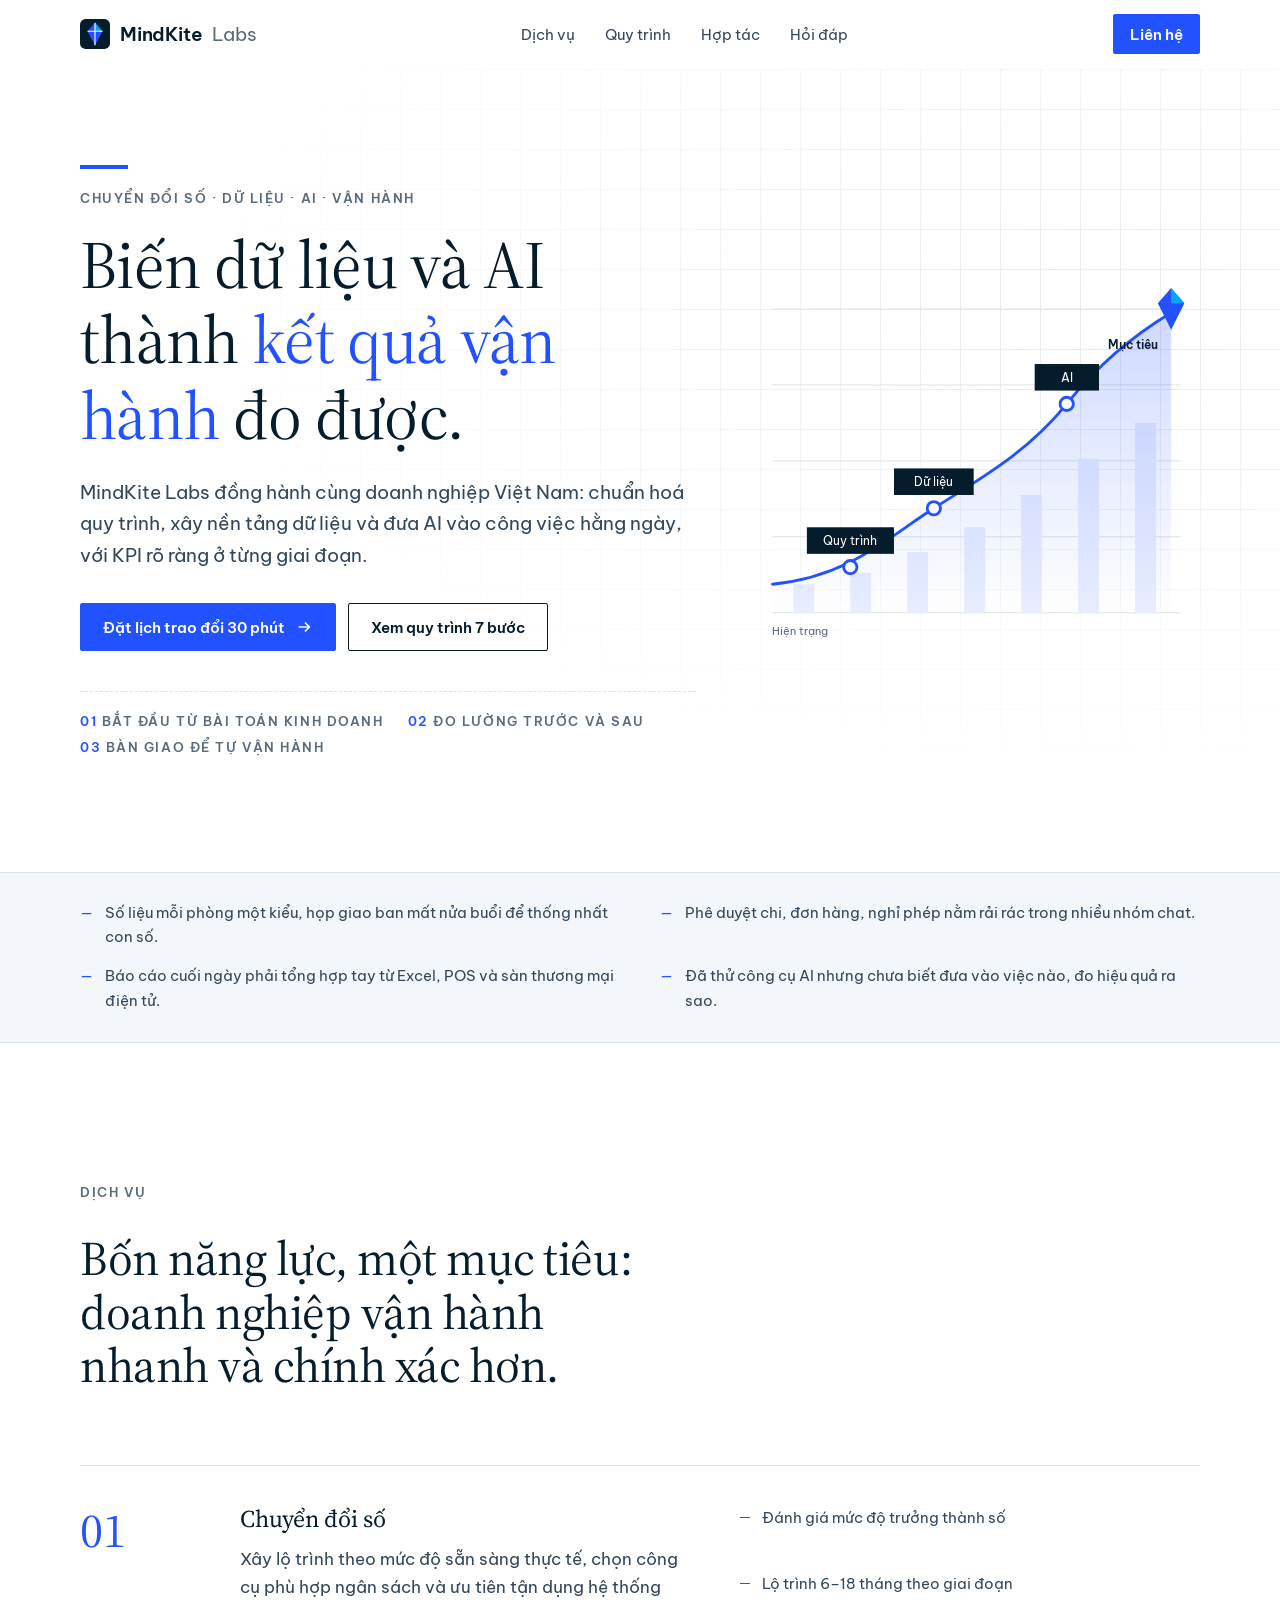
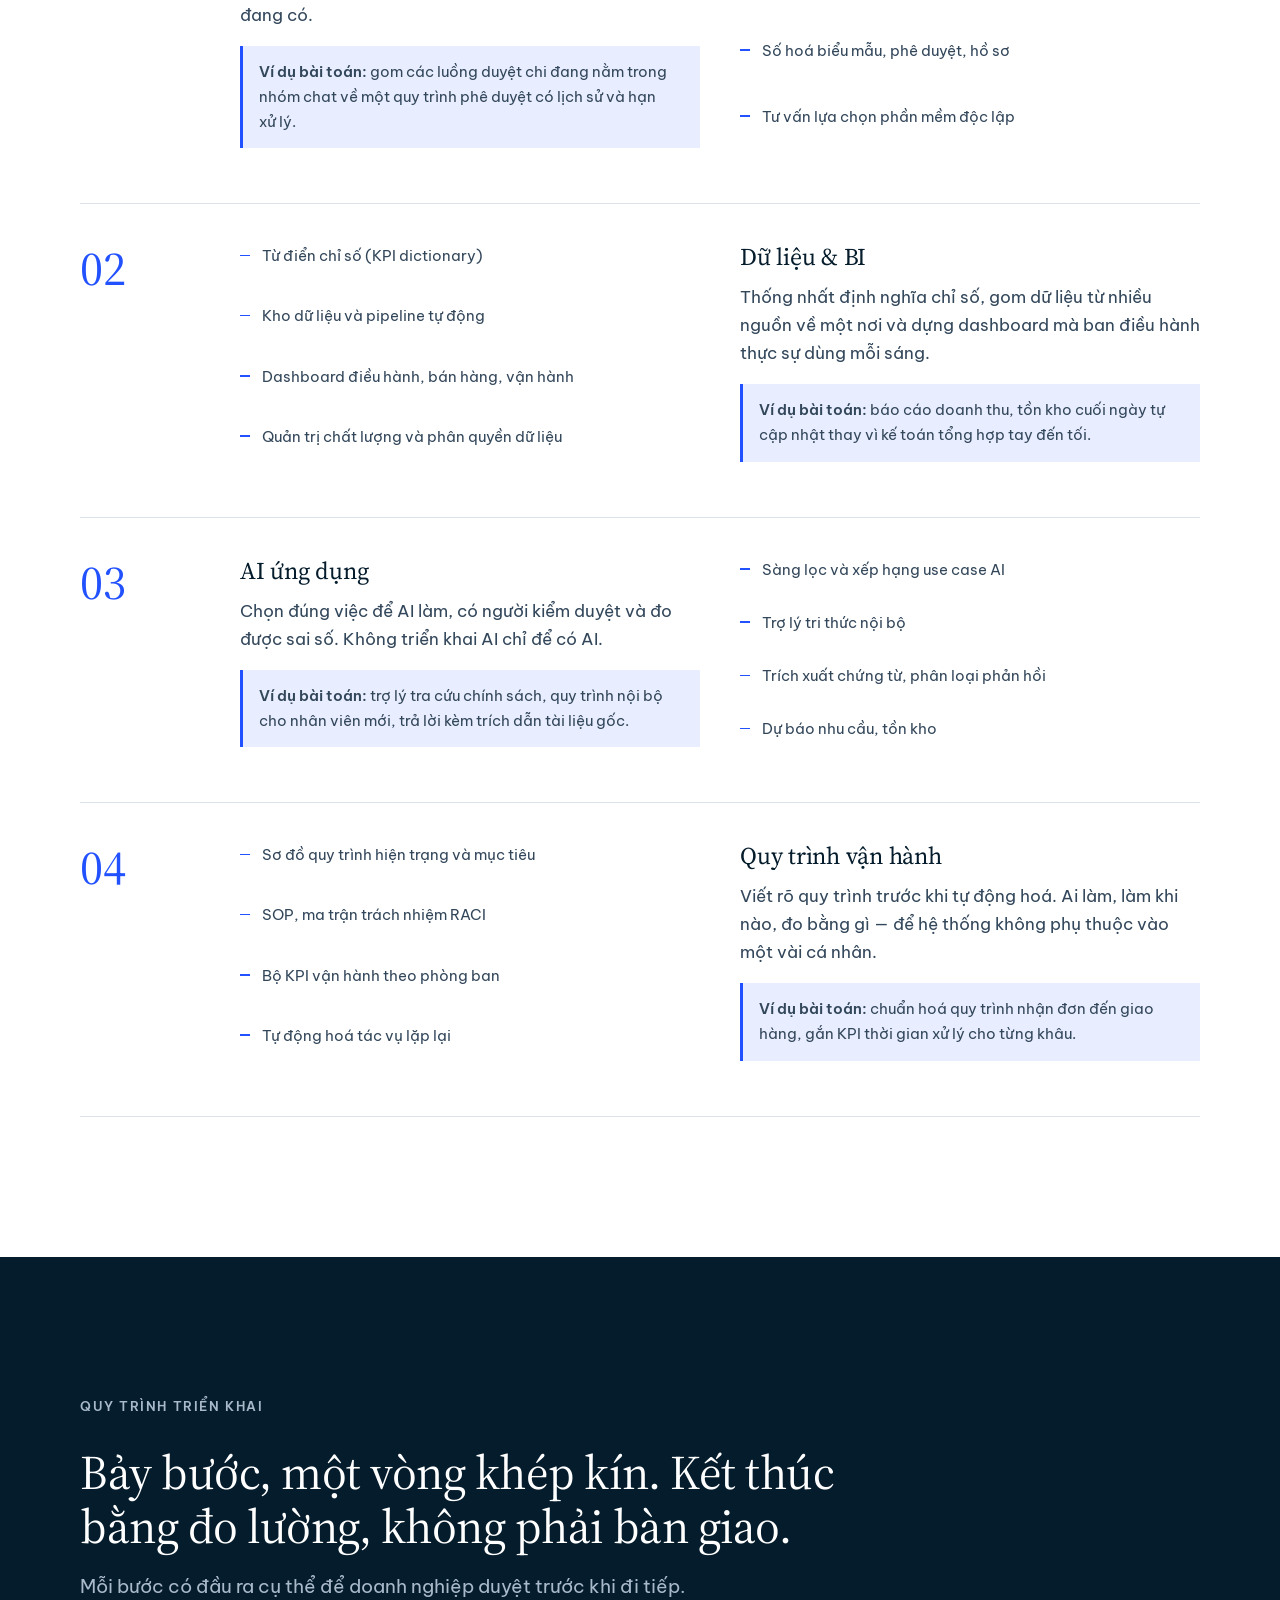
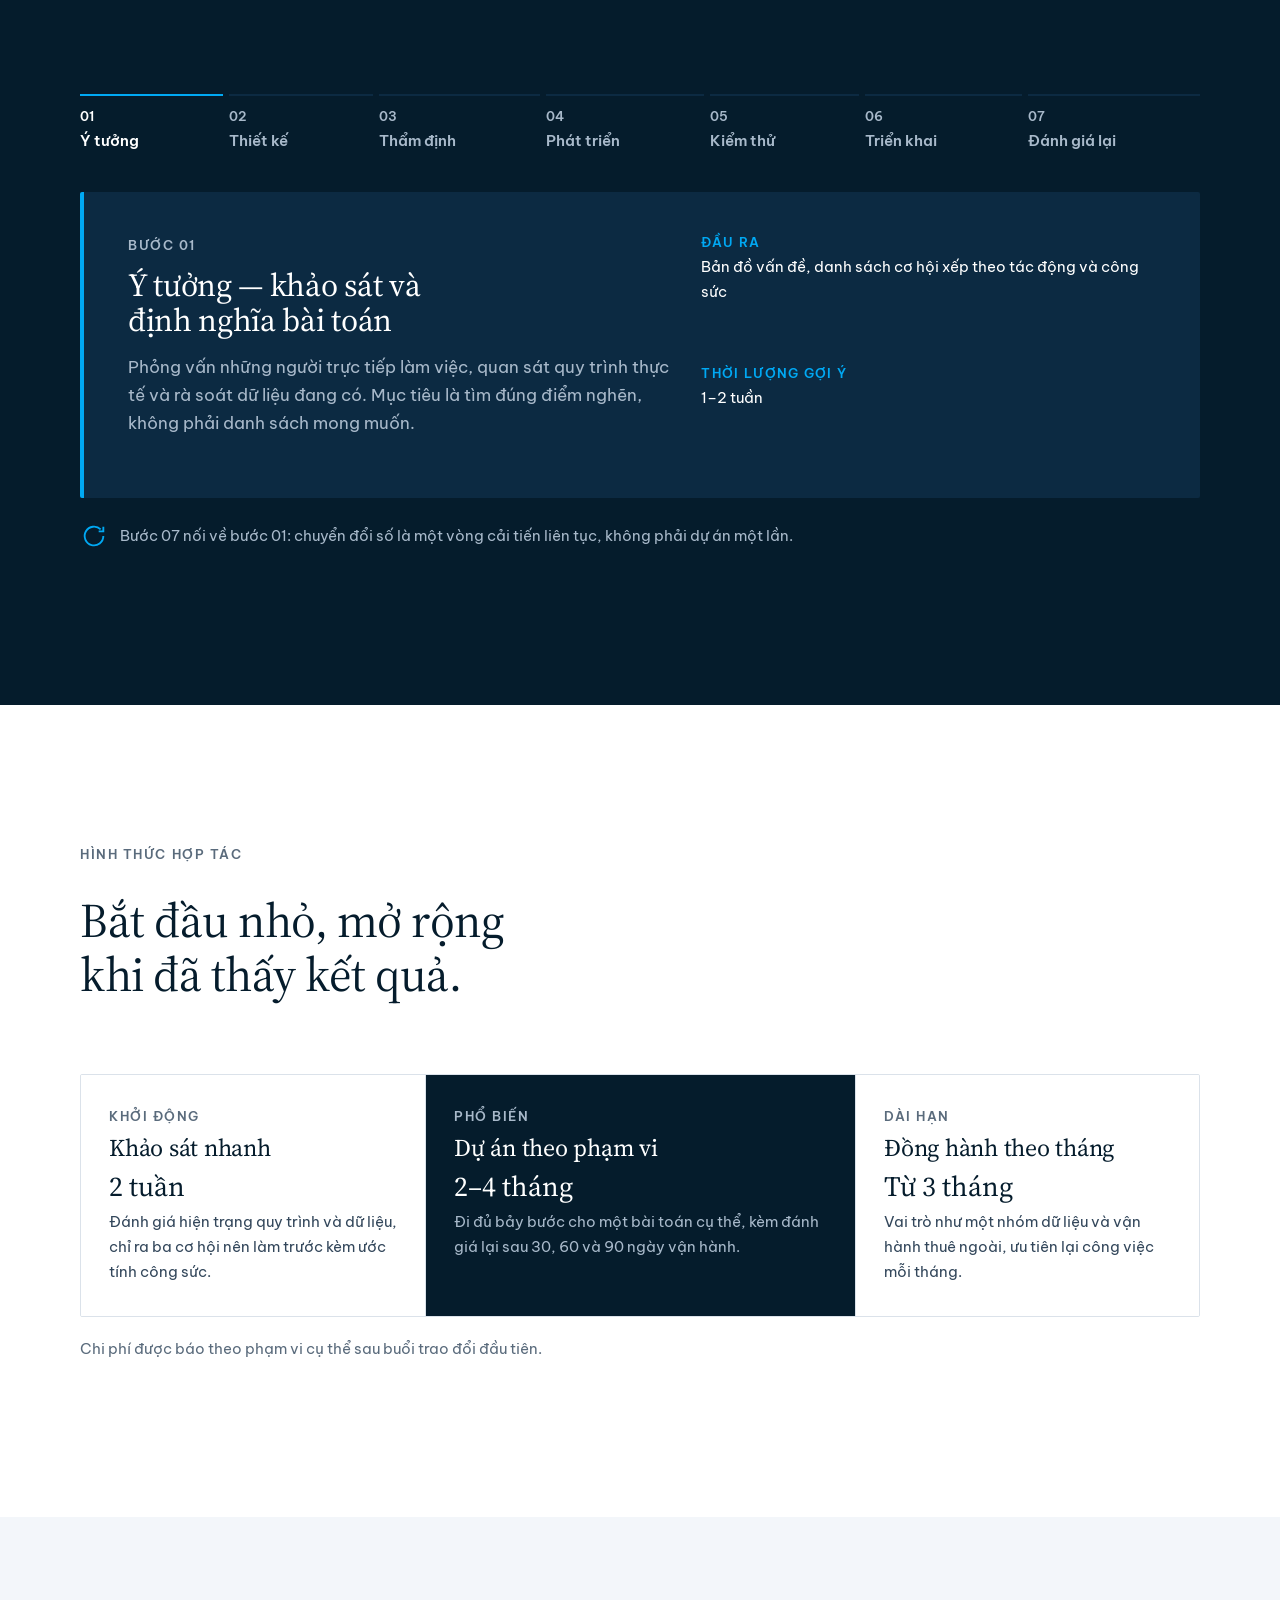
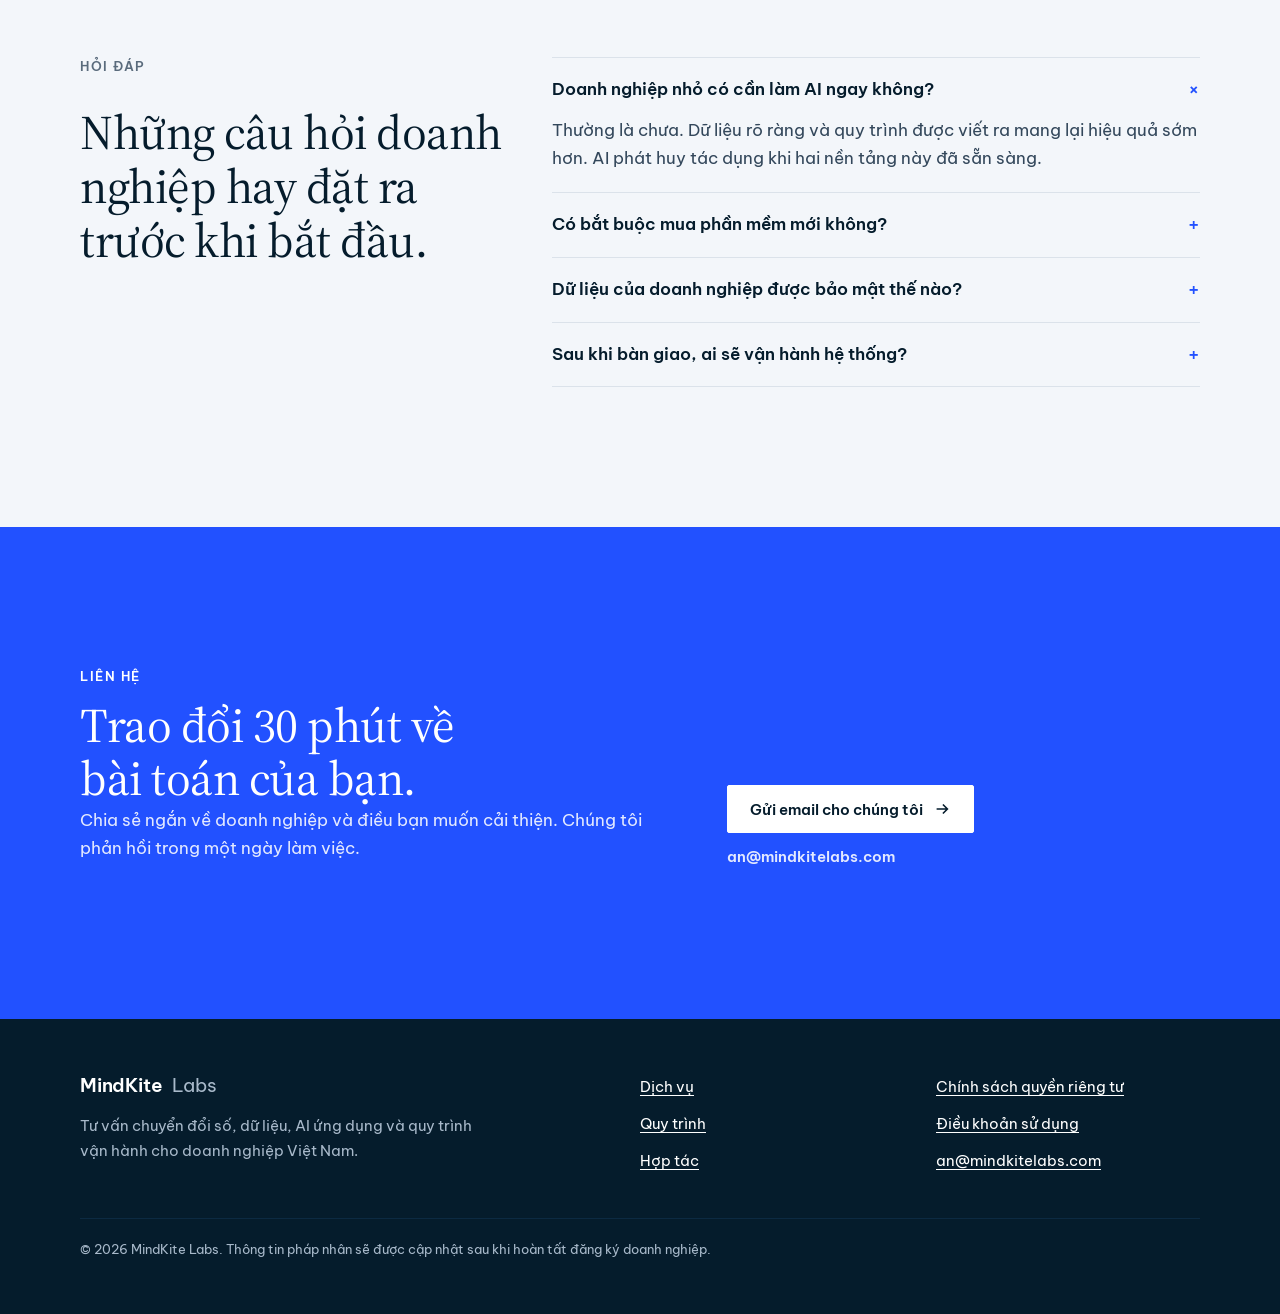
==== commit f8f408f2: "style: use upright serif for headline emphasis" ====
--- a/index.html
+++ b/index.html
@@ -14,7 +14,7 @@
   <link rel="icon" href="favicon.svg" type="image/svg+xml">
   <link rel="preconnect" href="https://fonts.googleapis.com">
   <link rel="preconnect" href="https://fonts.gstatic.com" crossorigin>
-  <link rel="stylesheet" href="https://fonts.googleapis.com/css2?family=Be+Vietnam+Pro:wght@400;600&family=Source+Serif+4:ital,opsz,wght@0,8..60,400;1,8..60,400&display=swap">
+  <link rel="stylesheet" href="https://fonts.googleapis.com/css2?family=Be+Vietnam+Pro:wght@400;600&family=Source+Serif+4:opsz,wght@8..60,400&display=swap">
   <script>document.documentElement.className = "js";</script>
   <link rel="stylesheet" href="assets/base.css">
   <link rel="stylesheet" href="assets/sections.css">
--- a/assets/base.css
+++ b/assets/base.css
@@ -48,7 +48,7 @@
 a { color: inherit; text-underline-offset: 3px; }
 a:hover { color: var(--accent); }
 :focus-visible { outline: 2px solid var(--accent); outline-offset: 3px; }
-em.mark { font-style: italic; color: var(--accent); }
+em.mark { font-style: normal; color: var(--accent); }
 .accent-bar { display: block; width: 48px; height: 4px; background: var(--accent); }
 
 .wrap { max-width: var(--wrap); margin-inline: auto; padding-inline: var(--gutter); }
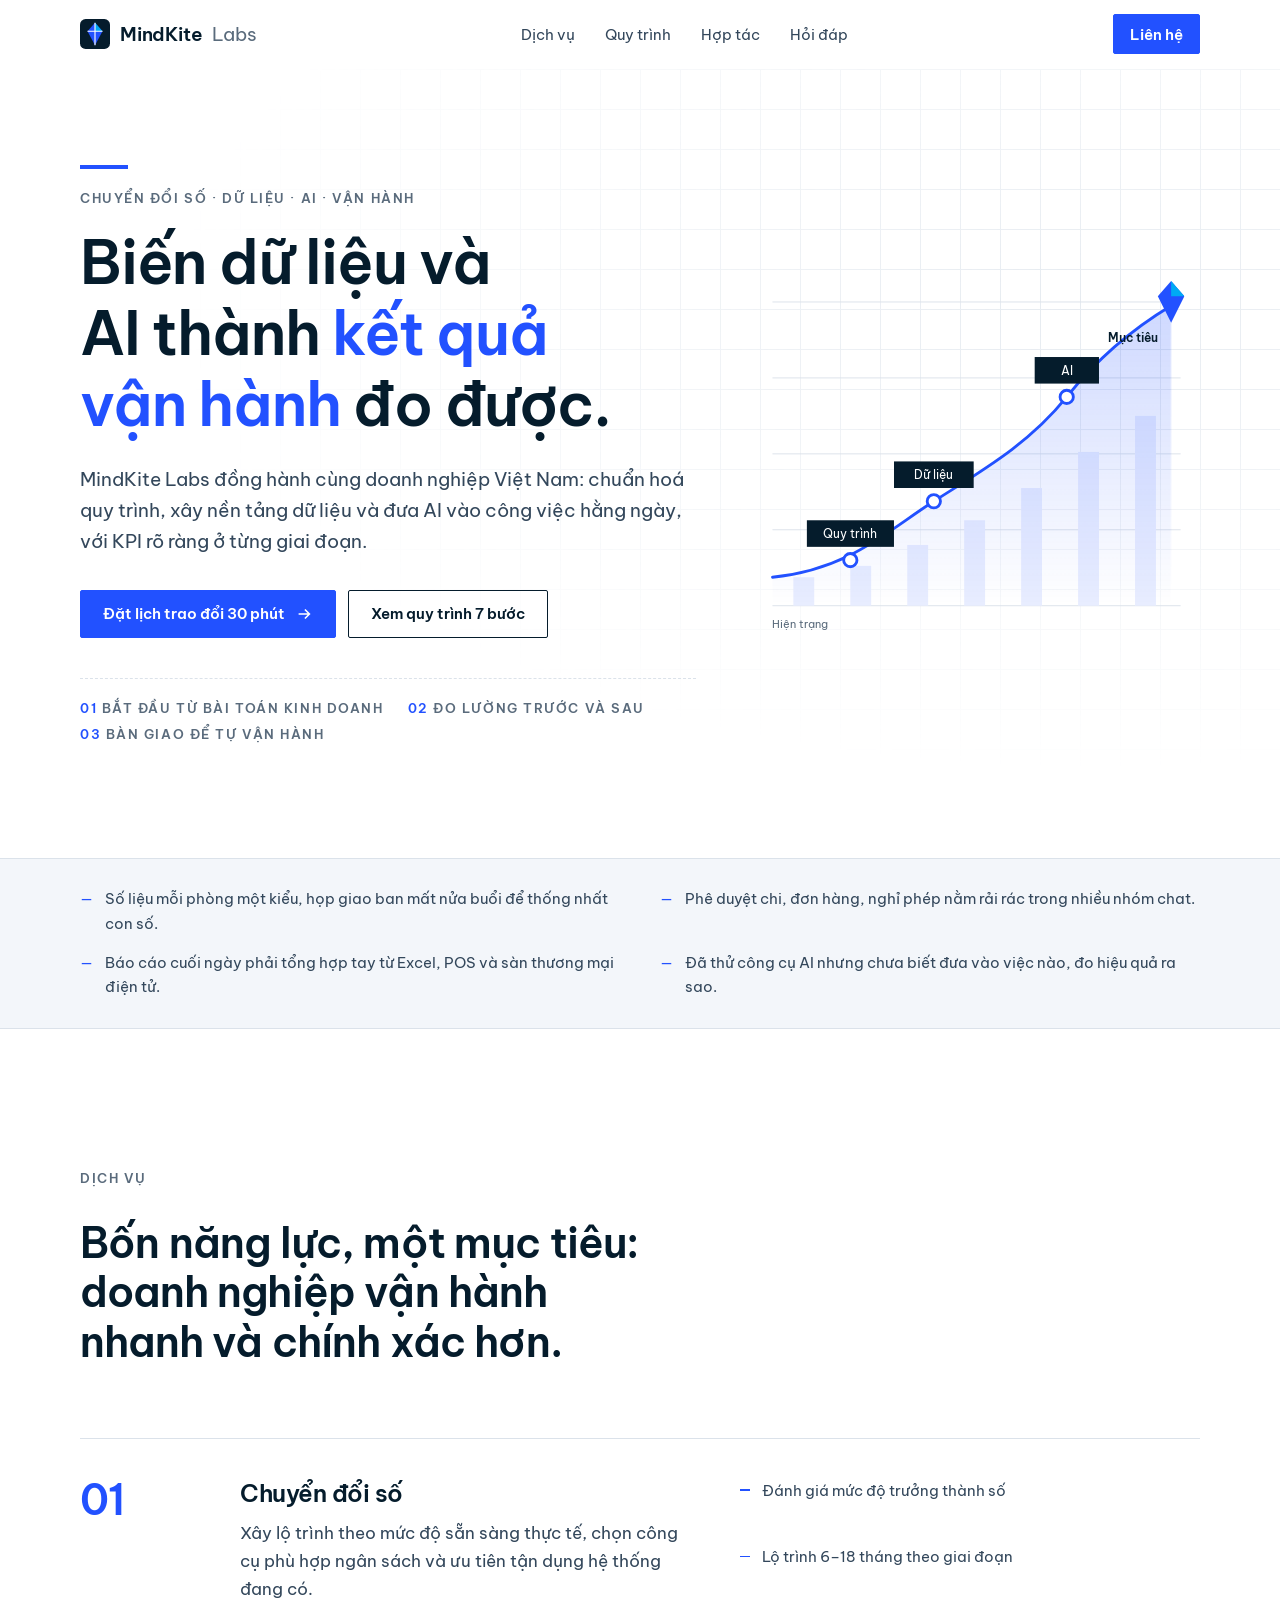
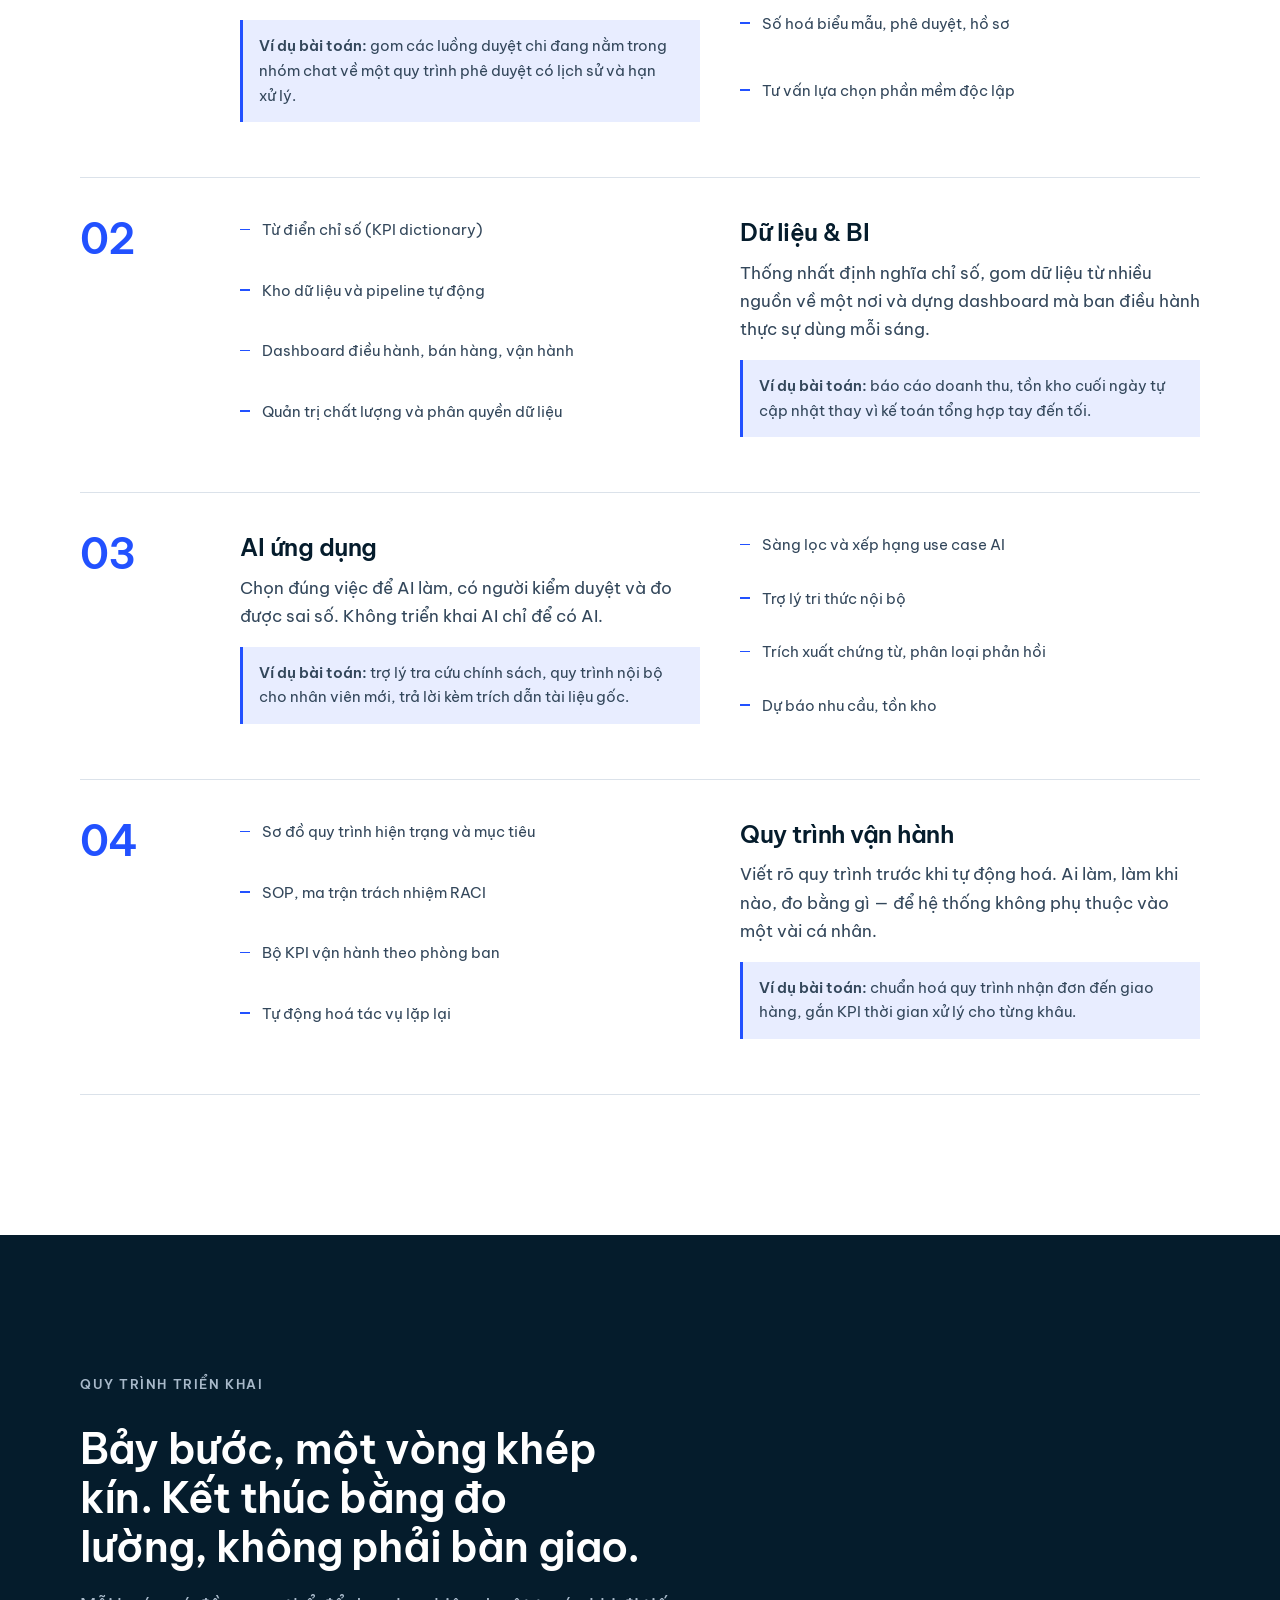
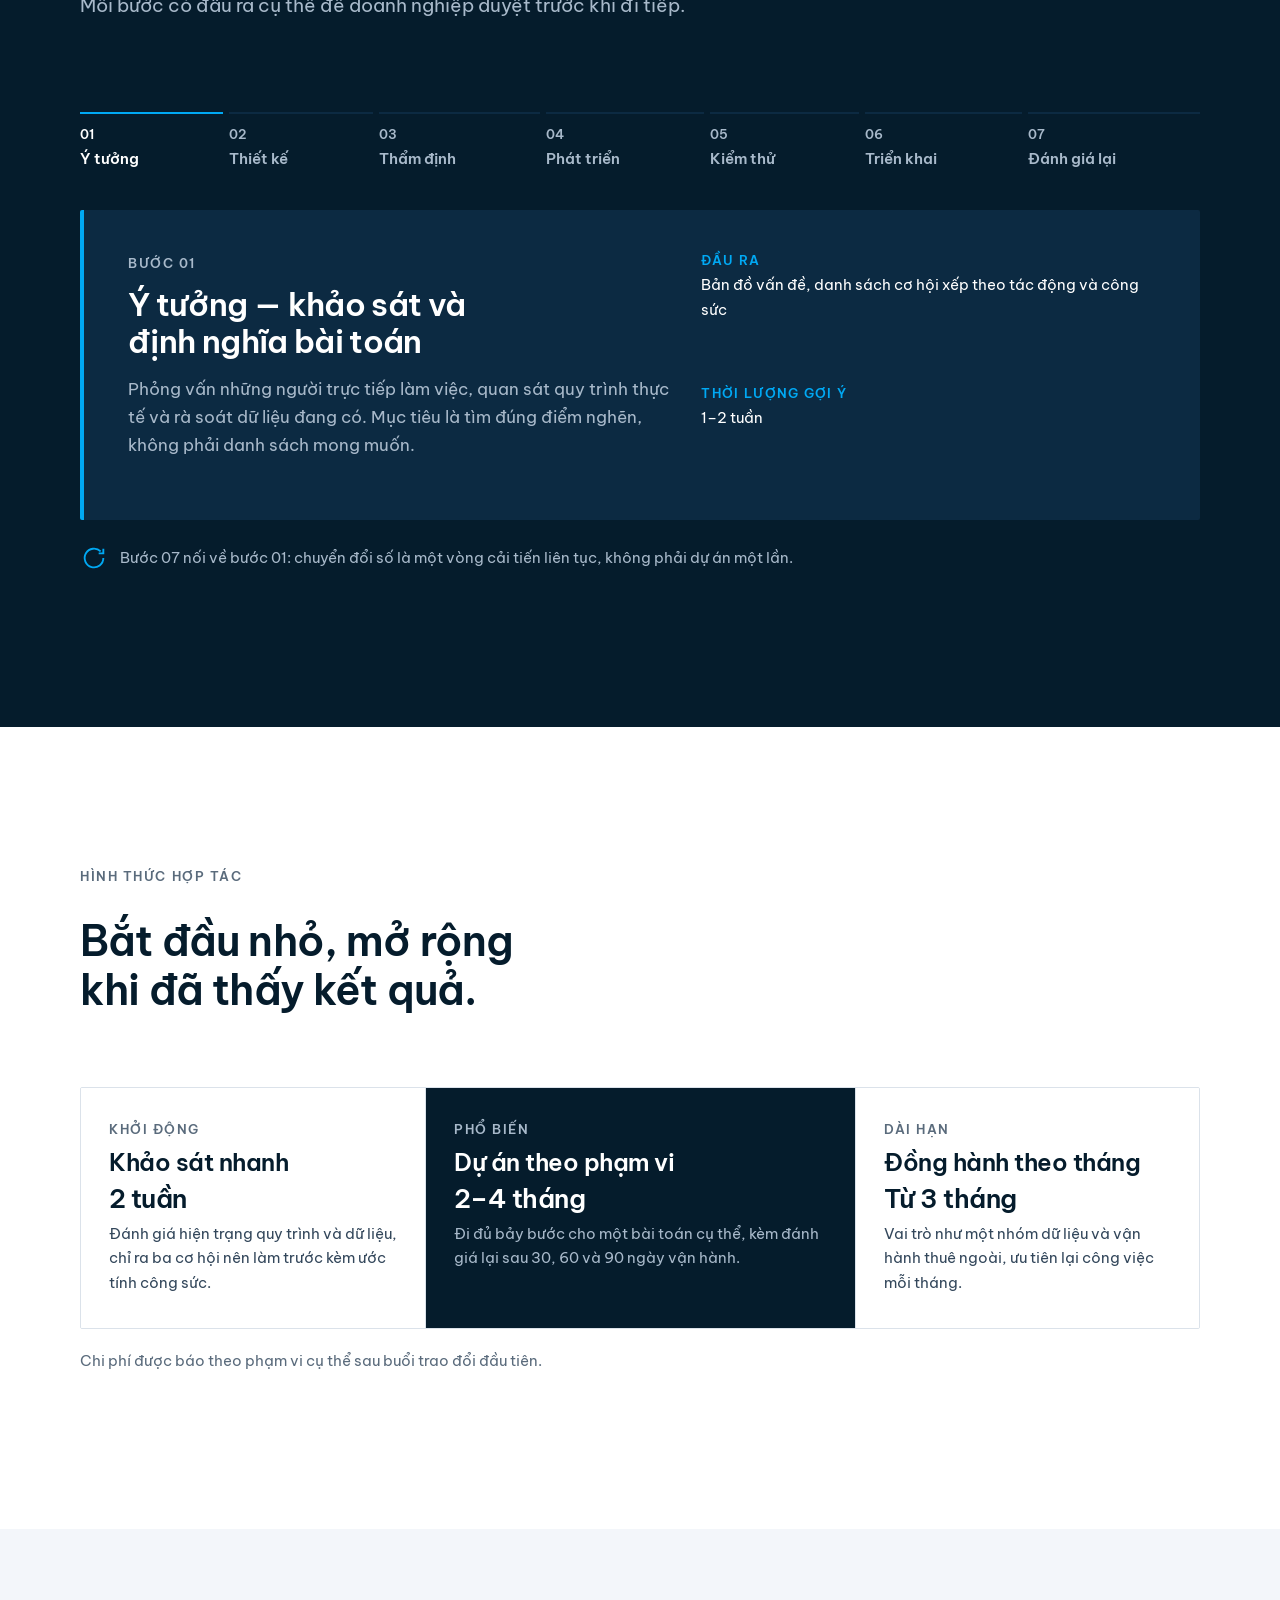
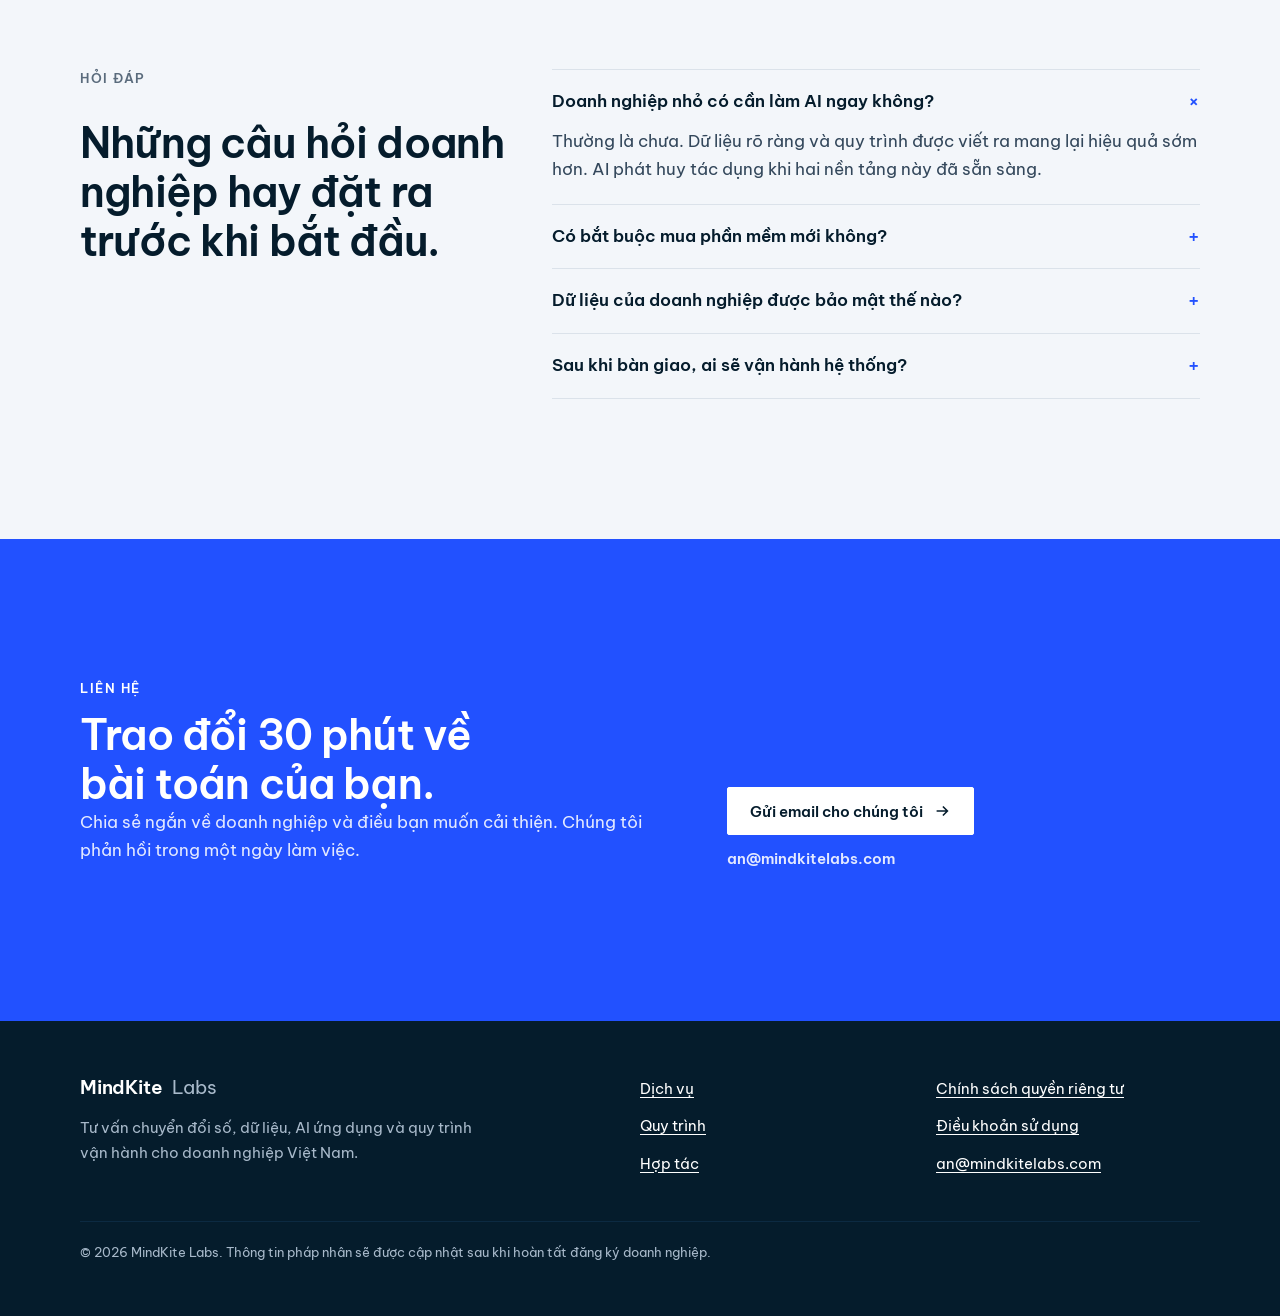
==== commit 64b2287c: "style: switch headings to Be Vietnam Pro for a single sans typeface" ====
--- a/index.html
+++ b/index.html
@@ -14,7 +14,7 @@
   <link rel="icon" href="favicon.svg" type="image/svg+xml">
   <link rel="preconnect" href="https://fonts.googleapis.com">
   <link rel="preconnect" href="https://fonts.gstatic.com" crossorigin>
-  <link rel="stylesheet" href="https://fonts.googleapis.com/css2?family=Be+Vietnam+Pro:wght@400;600&family=Source+Serif+4:opsz,wght@8..60,400&display=swap">
+  <link rel="stylesheet" href="https://fonts.googleapis.com/css2?family=Be+Vietnam+Pro:wght@400;600&display=swap">
   <script>document.documentElement.className = "js";</script>
   <link rel="stylesheet" href="assets/base.css">
   <link rel="stylesheet" href="assets/sections.css">
@@ -44,7 +44,7 @@
       <div class="reveal">
         <span class="accent-bar"></span>
         <p class="label" style="margin-top:20px">Chuyển đổi số · Dữ liệu · AI · Vận hành</p>
-        <h1>Biến dữ liệu và AI thành <em class="mark">kết quả vận hành</em> đo được.</h1>
+        <h1>Biến dữ liệu và AI thành <em class="mark">kết quả <span class="nw">vận hành</span></em> <span class="nw">đo được.</span></h1>
         <p class="lead">MindKite Labs đồng hành cùng doanh nghiệp Việt Nam: chuẩn hoá quy trình, xây nền tảng dữ liệu và đưa AI vào công việc hằng ngày, với KPI rõ ràng ở từng giai đoạn.</p>
         <div class="hero-actions">
           <a class="btn btn-primary" href="#lien-he">Đặt lịch trao đổi 30 phút
--- a/assets/base.css
+++ b/assets/base.css
@@ -22,7 +22,7 @@
   --fs-h3-lg: clamp(26px, 3vw, 32px);
   --w-regular: 400;
   --w-strong: 600;
-  --font-display: "Source Serif 4", Georgia, serif;
+  --font-display: var(--font-body);
   --font-body: "Be Vietnam Pro", system-ui, sans-serif;
   --wrap: 1200px;
   --gutter: clamp(16px, 4vw, 40px);
@@ -39,9 +39,9 @@
   overflow-x: hidden;
 }
 
-h1, h2, h3 { font-family: var(--font-display); font-weight: 400; line-height: 1.12; margin: 0; text-wrap: balance; letter-spacing: -.01em; }
-h1 { font-size: clamp(2.4rem, 5.6vw, 4.2rem); font-variation-settings: "opsz" 60; }
-h2 { font-size: clamp(1.9rem, 4vw, 3rem); font-variation-settings: "opsz" 48; }
+h1, h2, h3 { font-family: var(--font-display); font-weight: var(--w-strong); line-height: 1.18; margin: 0; text-wrap: balance; letter-spacing: -.02em; }
+h1 { font-size: clamp(2.3rem, 5vw, 3.75rem); }
+h2 { font-size: clamp(1.75rem, 3.4vw, 2.6rem); }
 h3 { font-size: var(--fs-h3); }
 strong, b { font-weight: var(--w-strong); }
 p { margin: 0 0 1em; text-wrap: pretty; }
@@ -49,6 +49,7 @@
 a:hover { color: var(--accent); }
 :focus-visible { outline: 2px solid var(--accent); outline-offset: 3px; }
 em.mark { font-style: normal; color: var(--accent); }
+.nw { white-space: nowrap; }
 .accent-bar { display: block; width: 48px; height: 4px; background: var(--accent); }
 
 .wrap { max-width: var(--wrap); margin-inline: auto; padding-inline: var(--gutter); }
--- a/assets/sections.css
+++ b/assets/sections.css
@@ -34,7 +34,7 @@
 /* Services: numbered zig-zag rows */
 .service { display: grid; gap: 20px; padding-block: 40px; border-top: 1px solid var(--line); }
 .service:last-of-type { border-bottom: 1px solid var(--line); }
-.service-num { font: var(--w-regular) 3rem/1 var(--font-display); color: var(--accent); }
+.service-num { font: var(--w-strong) 2.6rem/1 var(--font-display); letter-spacing: -.02em; color: var(--accent); }
 .service h3 { margin-bottom: 12px; }
 .service p { color: var(--ink-2); max-width: 58ch; }
 .service ul { margin: 0; padding: 0; list-style: none; display: grid; gap: 8px; }
@@ -85,7 +85,7 @@
 .model h3 { font-size: var(--fs-h3); }
 .model p { margin: 0; }
 .model p:not(.label):not(.duration) { color: var(--ink-2); font-size: var(--fs-sm); }
-.model .duration { font: var(--w-regular) 1.75rem/1 var(--font-display); }
+.model .duration { font: var(--w-strong) 1.6rem/1 var(--font-display); letter-spacing: -.02em; }
 .pricing-note { margin-top: 20px; color: var(--ink-3); font-size: var(--fs-sm); }
 @media (min-width: 900px) {
   .models { grid-template-columns: 1fr 1.25fr 1fr; }
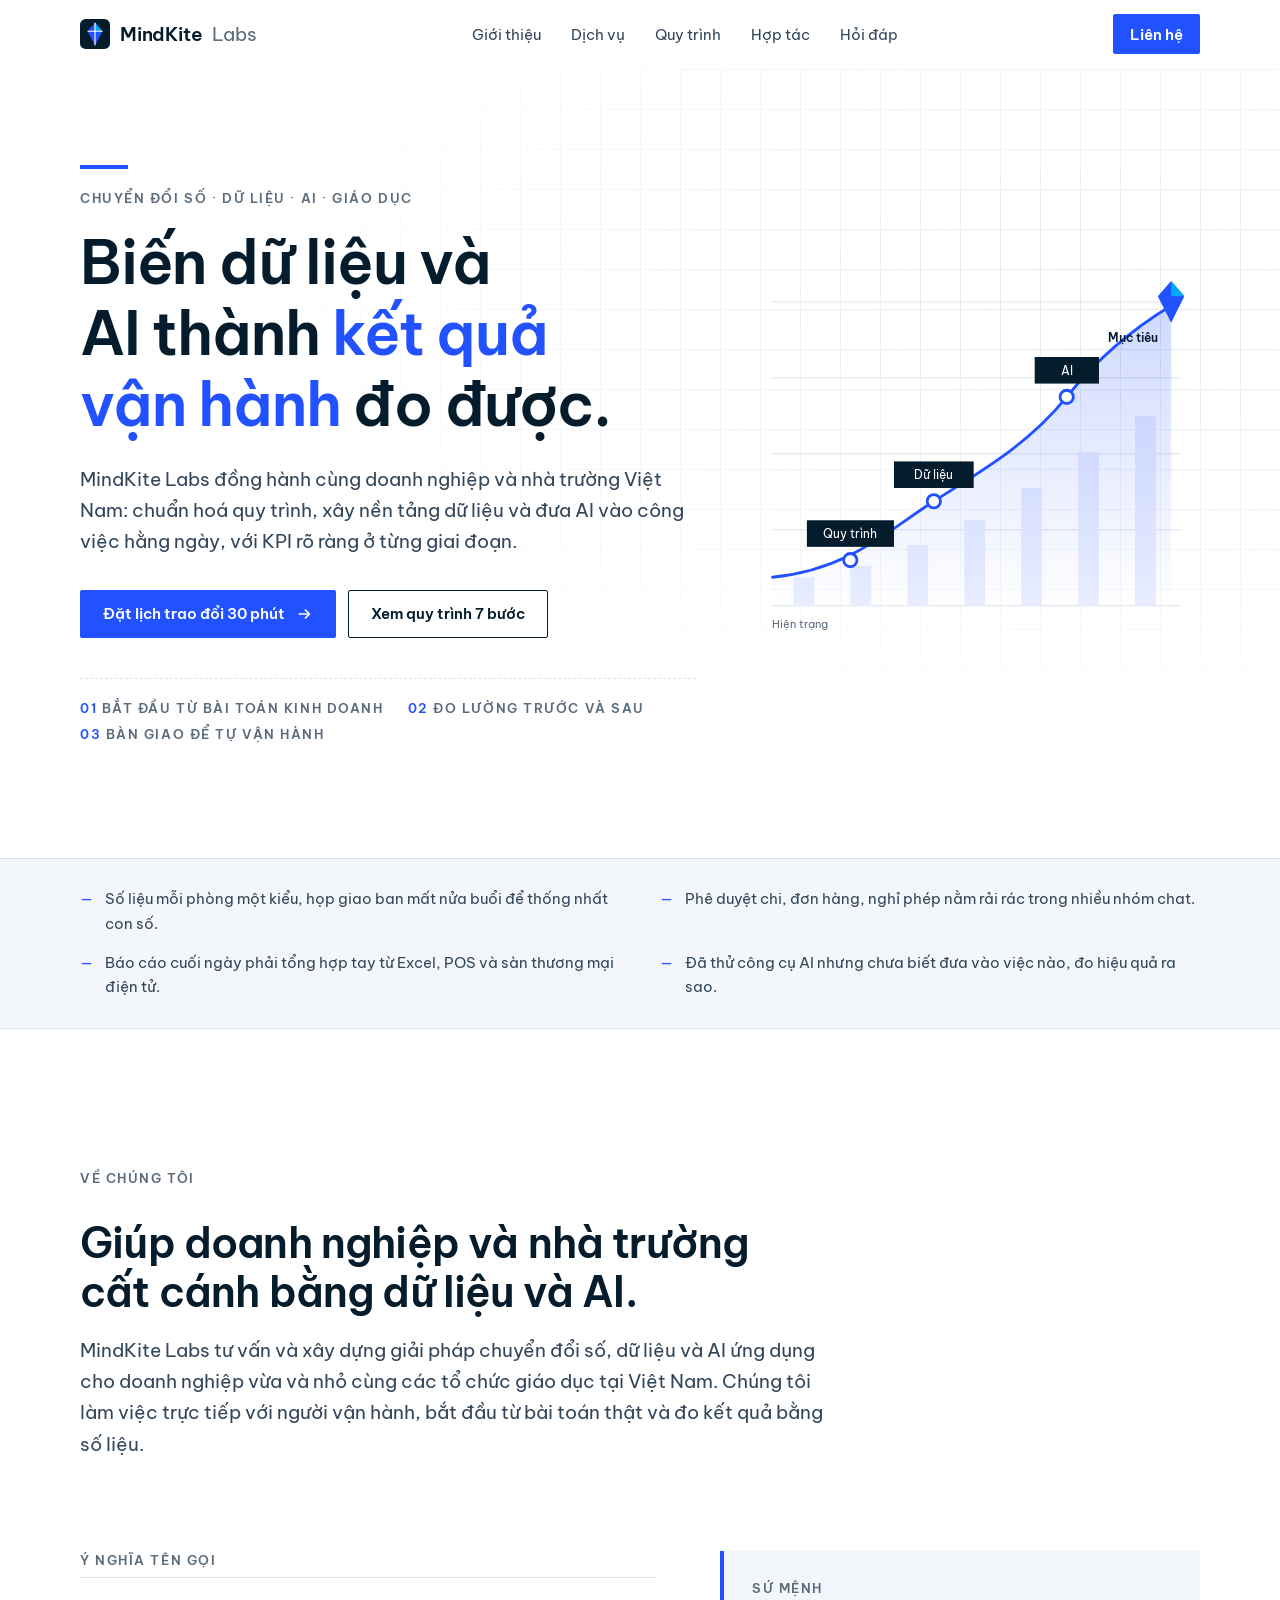
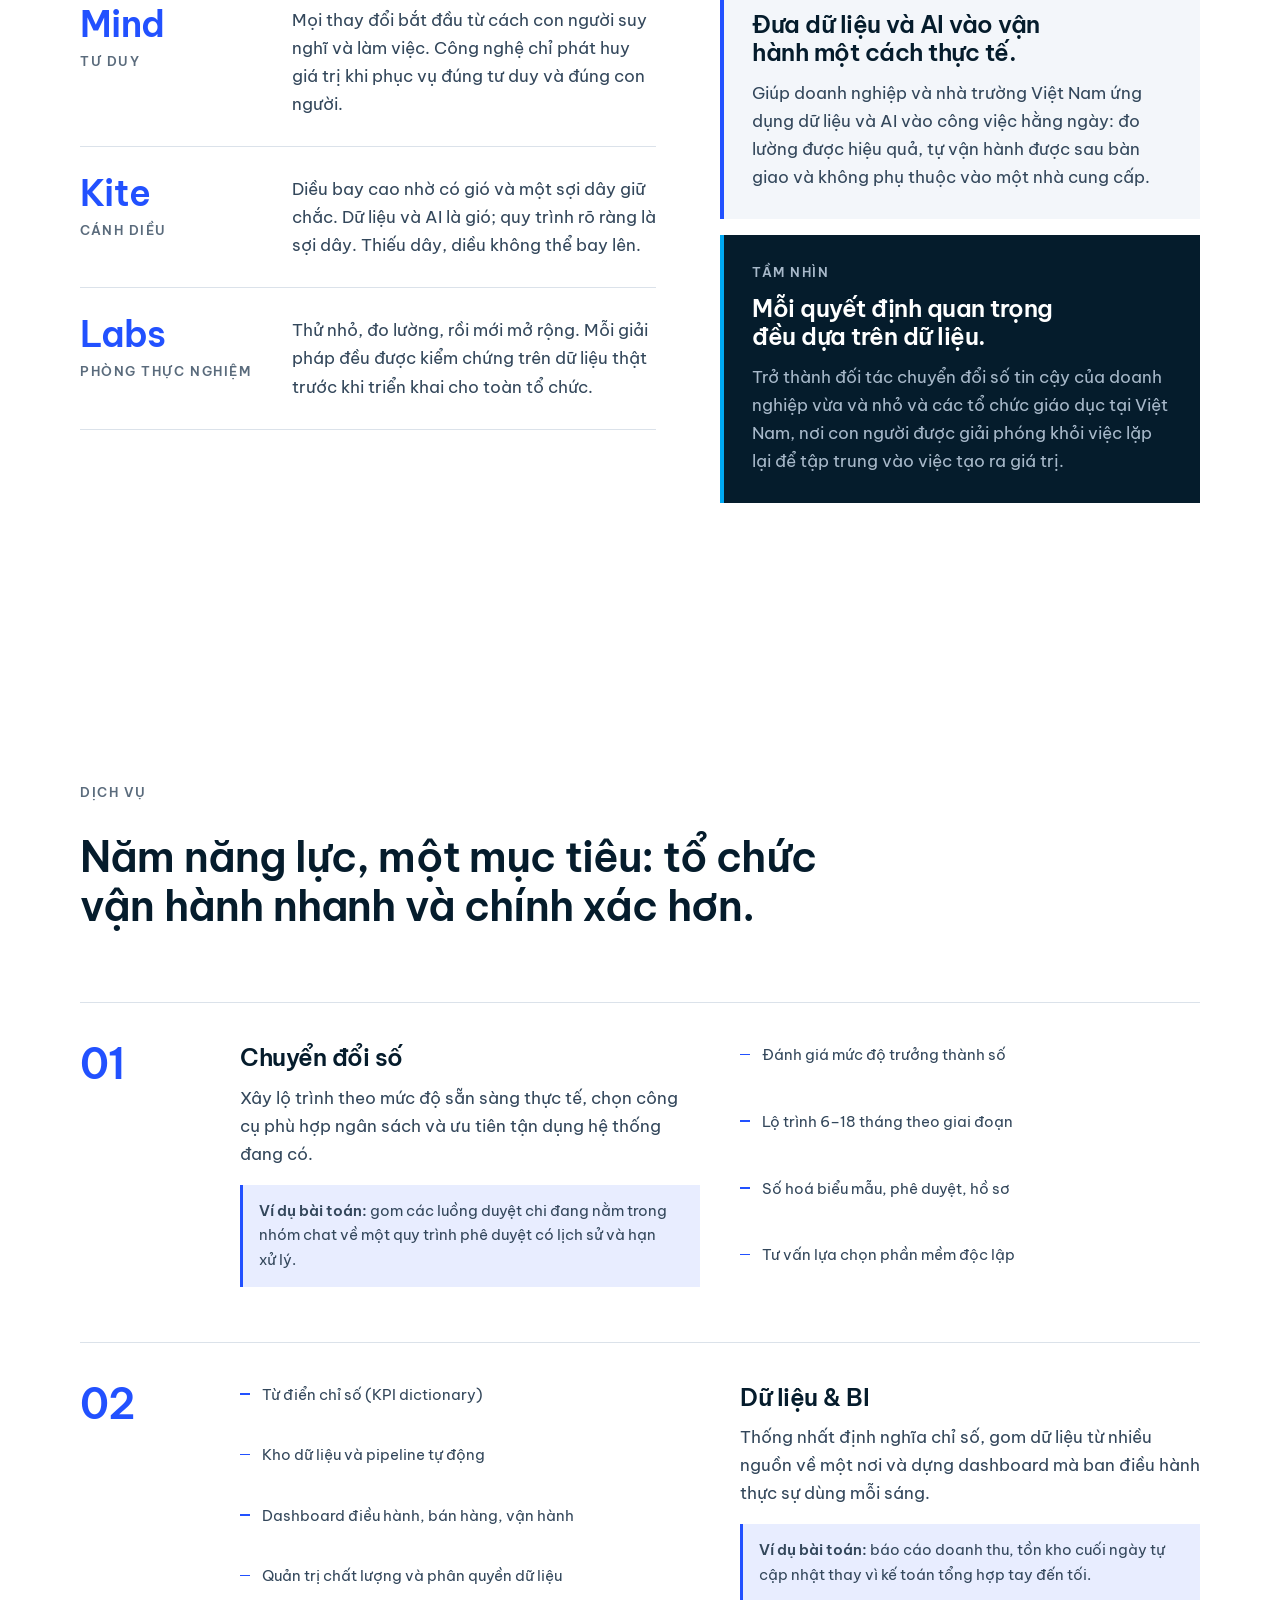
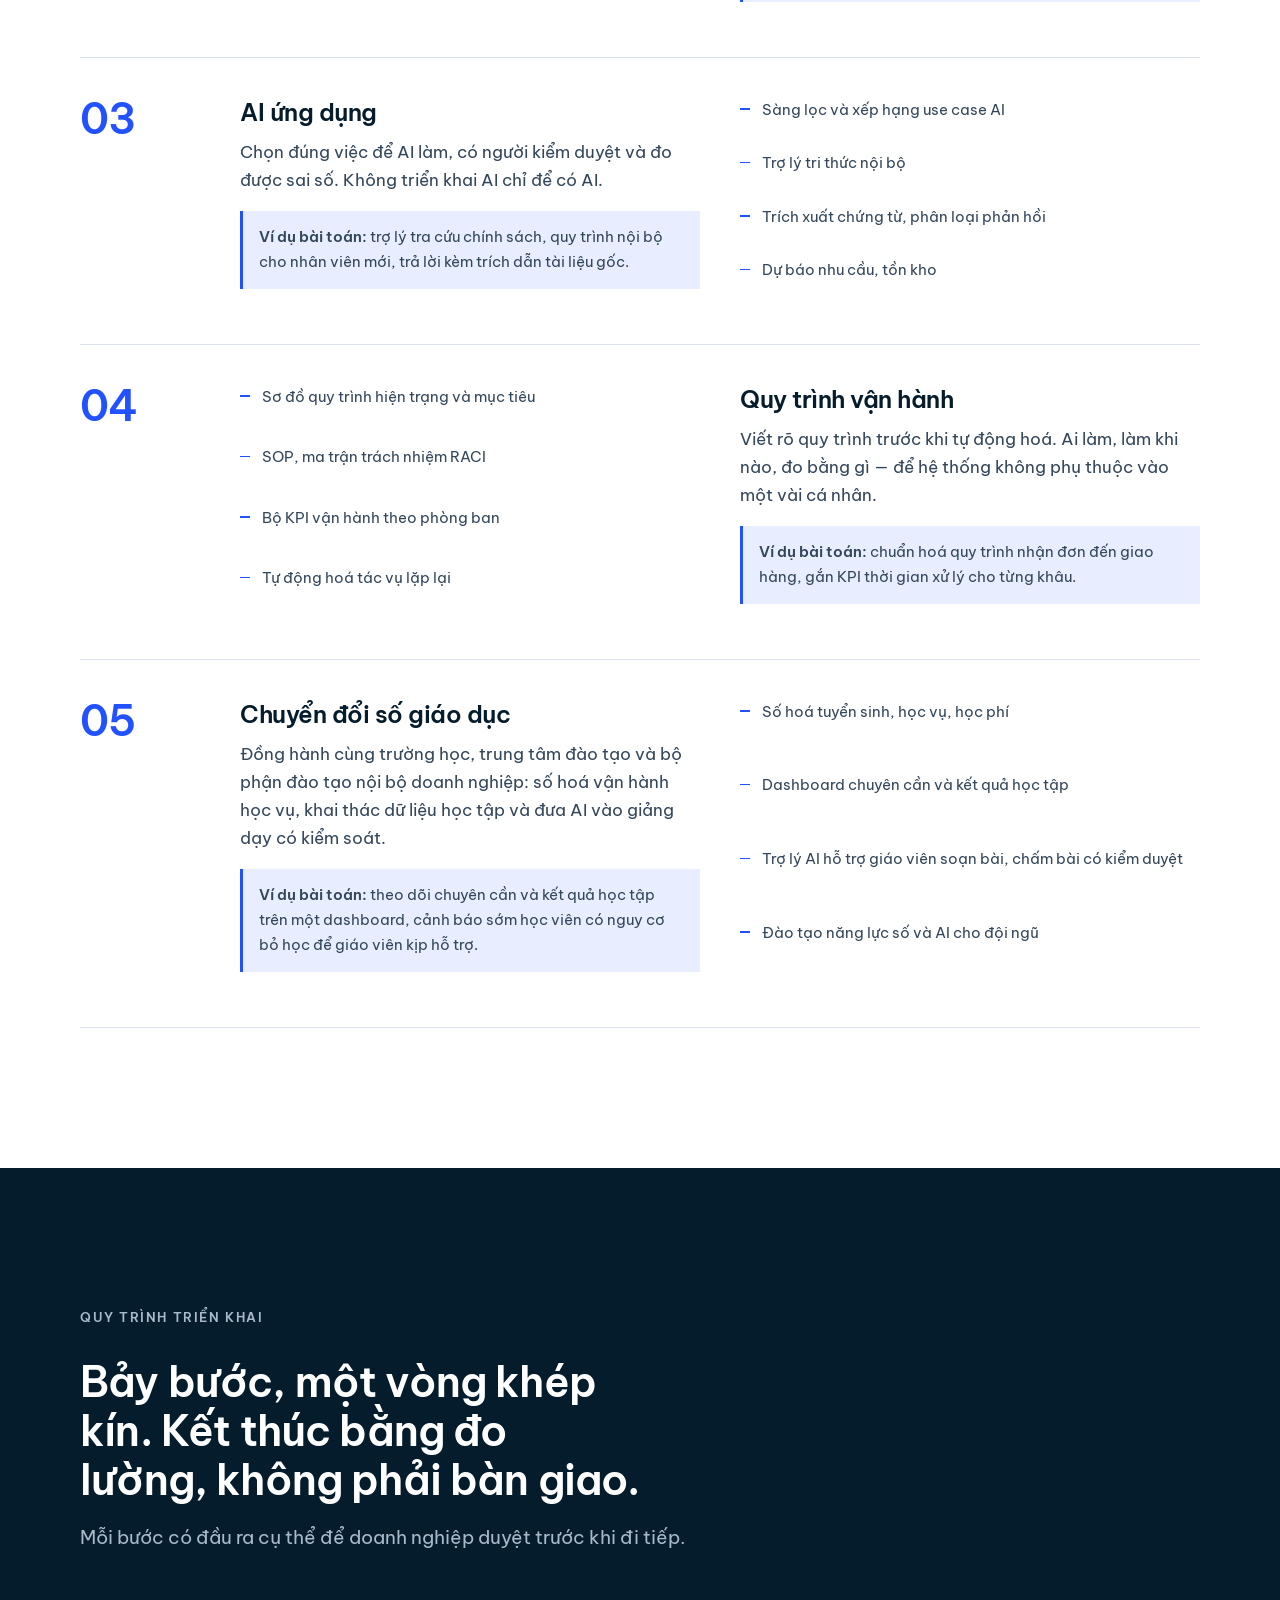
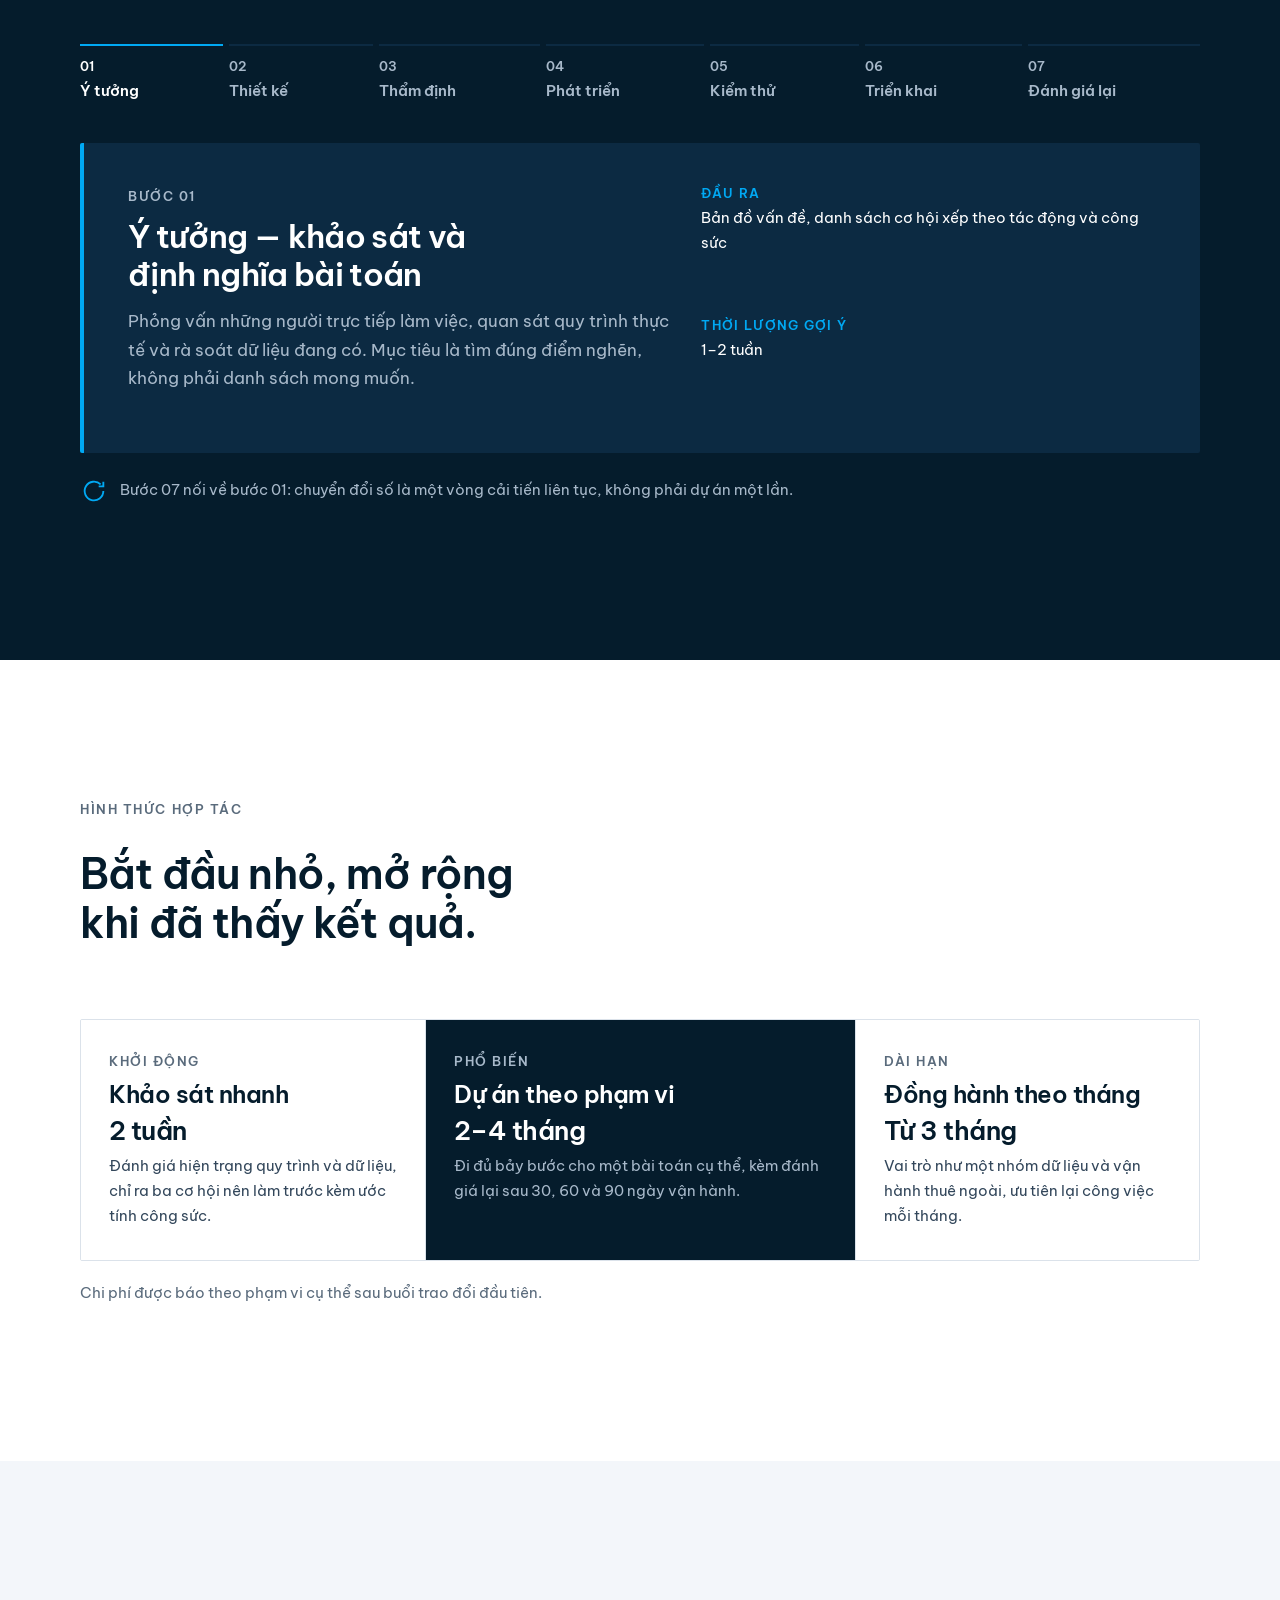
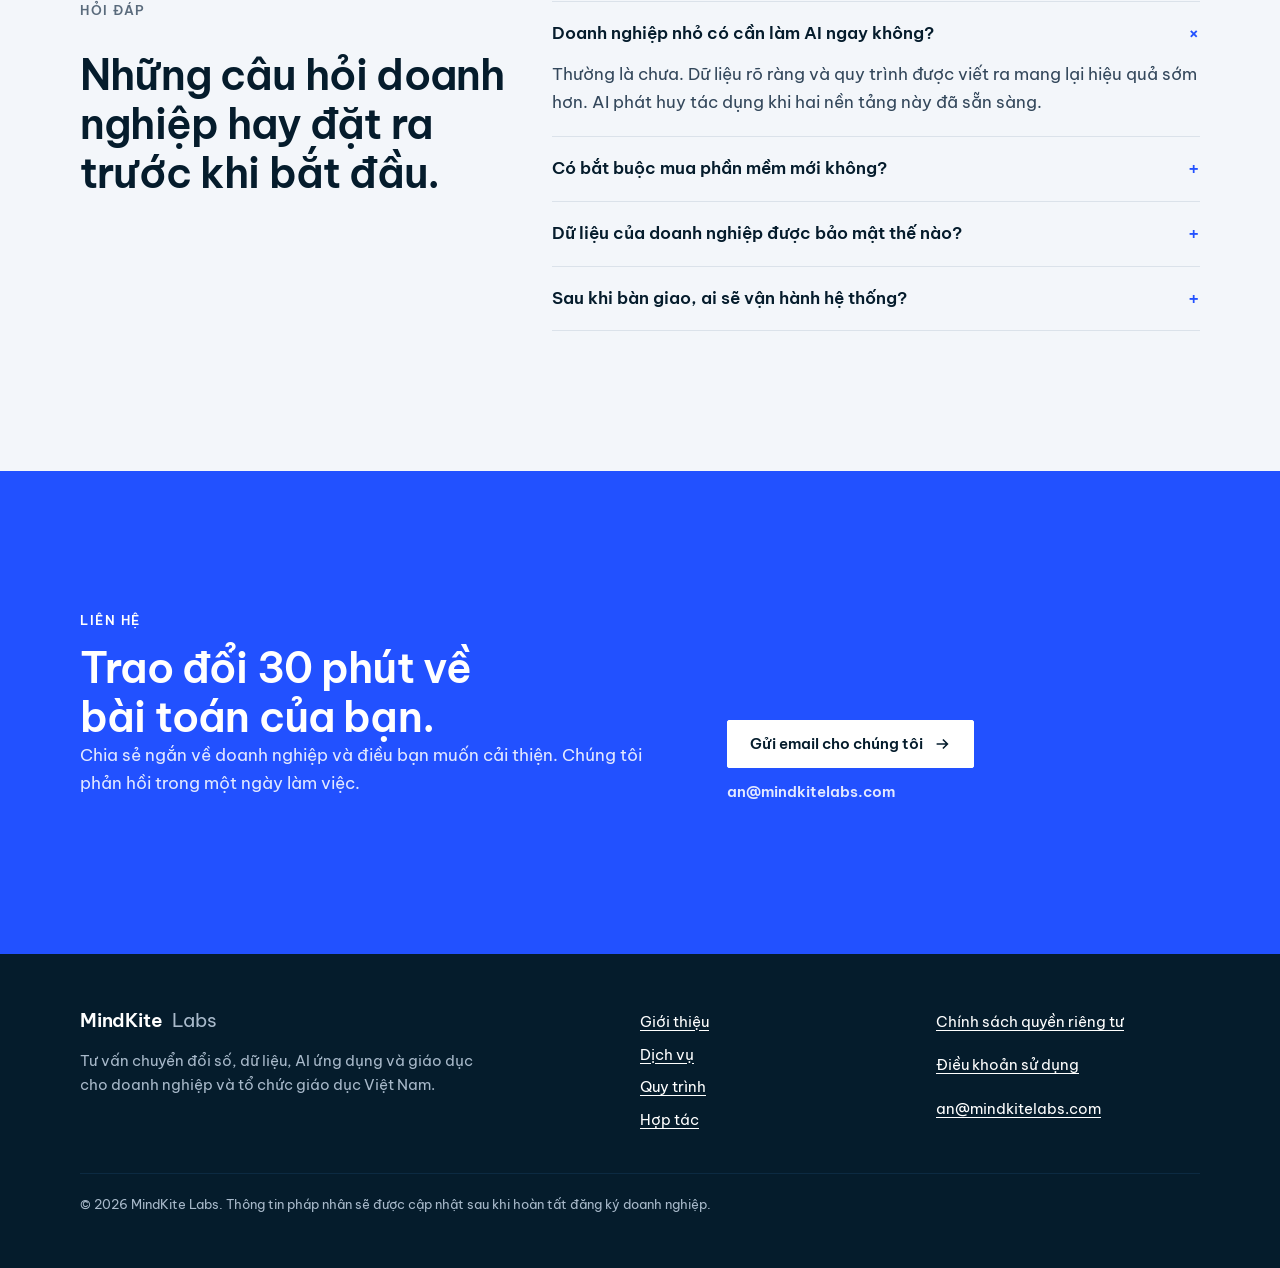
==== commit b32ccc57: "feat: add about section with name meaning, mission, vision and education service" ====
--- a/index.html
+++ b/index.html
@@ -4,7 +4,7 @@
   <meta charset="utf-8">
   <meta name="viewport" content="width=device-width, initial-scale=1">
   <title>MindKite Labs — Tư vấn chuyển đổi số, dữ liệu và AI</title>
-  <meta name="description" content="MindKite Labs tư vấn chuyển đổi số, dữ liệu, AI ứng dụng và xây dựng quy trình vận hành cho doanh nghiệp Việt Nam, với KPI đo được ở từng giai đoạn.">
+  <meta name="description" content="MindKite Labs tư vấn chuyển đổi số, dữ liệu, AI ứng dụng, quy trình vận hành và chuyển đổi số giáo dục cho doanh nghiệp và tổ chức giáo dục Việt Nam, với KPI đo được ở từng giai đoạn.">
   <link rel="canonical" href="https://mindkitelabs.com/">
   <meta property="og:type" content="website">
   <meta property="og:title" content="MindKite Labs — Tư vấn chuyển đổi số, dữ liệu và AI">
@@ -18,6 +18,7 @@
   <script>document.documentElement.className = "js";</script>
   <link rel="stylesheet" href="assets/base.css">
   <link rel="stylesheet" href="assets/sections.css">
+  <link rel="stylesheet" href="assets/about.css">
 </head>
 <body>
 <a class="skip" href="#main">Bỏ qua điều hướng</a>
@@ -29,6 +30,7 @@
       MindKite <span>Labs</span>
     </a>
     <ul class="nav-links">
+      <li><a href="#gioi-thieu">Giới thiệu</a></li>
       <li><a href="#dich-vu">Dịch vụ</a></li>
       <li><a href="#quy-trinh">Quy trình</a></li>
       <li><a href="#hop-tac">Hợp tác</a></li>
@@ -43,9 +45,9 @@
     <div class="wrap hero-grid">
       <div class="reveal">
         <span class="accent-bar"></span>
-        <p class="label" style="margin-top:20px">Chuyển đổi số · Dữ liệu · AI · Vận hành</p>
+        <p class="label" style="margin-top:20px">Chuyển đổi số · Dữ liệu · AI · Giáo dục</p>
         <h1>Biến dữ liệu và AI thành <em class="mark">kết quả <span class="nw">vận hành</span></em> <span class="nw">đo được.</span></h1>
-        <p class="lead">MindKite Labs đồng hành cùng doanh nghiệp Việt Nam: chuẩn hoá quy trình, xây nền tảng dữ liệu và đưa AI vào công việc hằng ngày, với KPI rõ ràng ở từng giai đoạn.</p>
+        <p class="lead">MindKite Labs đồng hành cùng doanh nghiệp và nhà trường Việt Nam: chuẩn hoá quy trình, xây nền tảng dữ liệu và đưa AI vào công việc hằng ngày, với KPI rõ ràng ở từng giai đoạn.</p>
         <div class="hero-actions">
           <a class="btn btn-primary" href="#lien-he">Đặt lịch trao đổi 30 phút
             <svg viewBox="0 0 20 20" fill="none" stroke="currentColor" stroke-width="1.8" aria-hidden="true"><path d="M4 10h12m-5-5 5 5-5 5"/></svg></a>
@@ -101,11 +103,54 @@
     </div>
   </section>
 
+  <section class="section" id="gioi-thieu">
+    <div class="wrap">
+      <div class="section-head reveal">
+        <p class="label">Về chúng tôi</p>
+        <h2>Giúp doanh nghiệp và nhà trường cất cánh bằng dữ liệu và AI.</h2>
+        <p class="lead">MindKite Labs tư vấn và xây dựng giải pháp chuyển đổi số, dữ liệu và AI ứng dụng cho doanh nghiệp vừa và nhỏ cùng các tổ chức giáo dục tại Việt Nam. Chúng tôi làm việc trực tiếp với người vận hành, bắt đầu từ bài toán thật và đo kết quả bằng số liệu.</p>
+      </div>
+
+      <div class="about-grid">
+        <div class="reveal">
+          <p class="label" style="margin-bottom:8px">Ý nghĩa tên gọi</p>
+          <dl class="name-list">
+            <div class="name-row">
+              <dt>Mind<small>Tư duy</small></dt>
+              <dd>Mọi thay đổi bắt đầu từ cách con người suy nghĩ và làm việc. Công nghệ chỉ phát huy giá trị khi phục vụ đúng tư duy và đúng con người.</dd>
+            </div>
+            <div class="name-row">
+              <dt>Kite<small>Cánh diều</small></dt>
+              <dd>Diều bay cao nhờ có gió và một sợi dây giữ chắc. Dữ liệu và AI là gió; quy trình rõ ràng là sợi dây. Thiếu dây, diều không thể bay lên.</dd>
+            </div>
+            <div class="name-row">
+              <dt>Labs<small>Phòng thực nghiệm</small></dt>
+              <dd>Thử nhỏ, đo lường, rồi mới mở rộng. Mỗi giải pháp đều được kiểm chứng trên dữ liệu thật trước khi triển khai cho toàn tổ chức.</dd>
+            </div>
+          </dl>
+        </div>
+
+        <div class="purpose reveal">
+          <article class="purpose-card">
+            <p class="label">Sứ mệnh</p>
+            <h3>Đưa dữ liệu và AI vào vận hành một cách thực tế.</h3>
+            <p>Giúp doanh nghiệp và nhà trường Việt Nam ứng dụng dữ liệu và AI vào công việc hằng ngày: đo lường được hiệu quả, tự vận hành được sau bàn giao và không phụ thuộc vào một nhà cung cấp.</p>
+          </article>
+          <article class="purpose-card vision">
+            <p class="label">Tầm nhìn</p>
+            <h3>Mỗi quyết định quan trọng đều dựa trên dữ liệu.</h3>
+            <p>Trở thành đối tác chuyển đổi số tin cậy của doanh nghiệp vừa và nhỏ và các tổ chức giáo dục tại Việt Nam, nơi con người được giải phóng khỏi việc lặp lại để tập trung vào việc tạo ra giá trị.</p>
+          </article>
+        </div>
+      </div>
+    </div>
+  </section>
+
   <section class="section" id="dich-vu">
     <div class="wrap">
       <div class="section-head reveal">
         <p class="label">Dịch vụ</p>
-        <h2>Bốn năng lực, một mục tiêu: doanh nghiệp vận hành nhanh và chính xác hơn.</h2>
+        <h2>Năm năng lực, một mục tiêu: tổ chức vận hành nhanh và chính xác hơn.</h2>
       </div>
 
       <article class="service reveal">
@@ -165,6 +210,21 @@
           <li>SOP, ma trận trách nhiệm RACI</li>
           <li>Bộ KPI vận hành theo phòng ban</li>
           <li>Tự động hoá tác vụ lặp lại</li>
+        </ul>
+      </article>
+
+      <article class="service reveal">
+        <div class="service-num">05</div>
+        <div class="service-body">
+          <h3>Chuyển đổi số giáo dục</h3>
+          <p>Đồng hành cùng trường học, trung tâm đào tạo và bộ phận đào tạo nội bộ doanh nghiệp: số hoá vận hành học vụ, khai thác dữ liệu học tập và đưa AI vào giảng dạy có kiểm soát.</p>
+          <p class="example"><strong>Ví dụ bài toán:</strong> theo dõi chuyên cần và kết quả học tập trên một dashboard, cảnh báo sớm học viên có nguy cơ bỏ học để giáo viên kịp hỗ trợ.</p>
+        </div>
+        <ul class="service-list">
+          <li>Số hoá tuyển sinh, học vụ, học phí</li>
+          <li>Dashboard chuyên cần và kết quả học tập</li>
+          <li>Trợ lý AI hỗ trợ giáo viên soạn bài, chấm bài có kiểm duyệt</li>
+          <li>Đào tạo năng lực số và AI cho đội ngũ</li>
         </ul>
       </article>
     </div>
@@ -316,9 +376,10 @@
     <div class="footer-grid">
       <div>
         <a class="brand" href="/">MindKite <span>Labs</span></a>
-        <p style="margin-top:14px;max-width:40ch">Tư vấn chuyển đổi số, dữ liệu, AI ứng dụng và quy trình vận hành cho doanh nghiệp Việt Nam.</p>
+        <p style="margin-top:14px;max-width:40ch">Tư vấn chuyển đổi số, dữ liệu, AI ứng dụng và giáo dục cho doanh nghiệp và tổ chức giáo dục Việt Nam.</p>
       </div>
       <ul aria-label="Trang">
+        <li><a href="#gioi-thieu">Giới thiệu</a></li>
         <li><a href="#dich-vu">Dịch vụ</a></li>
         <li><a href="#quy-trinh">Quy trình</a></li>
         <li><a href="#hop-tac">Hợp tác</a></li>
--- a/assets/about.css
+++ b/assets/about.css
@@ -0,0 +1,17 @@
+/* About section: name meaning (Mind / Kite / Labs), mission and vision */
+.about-grid { display: grid; gap: 48px; }
+.name-list { margin: 0; display: grid; }
+.name-row { display: grid; gap: 6px 32px; padding-block: 28px; border-top: 1px solid var(--line); }
+.name-row:last-child { border-bottom: 1px solid var(--line); }
+.name-row dt { font: var(--w-strong) 2.25rem/1 var(--font-display); letter-spacing: -.02em; color: var(--accent); }
+.name-row dt small { display: block; margin-top: 10px; font: var(--w-strong) var(--fs-xs)/1.4 var(--font-body); letter-spacing: .12em; text-transform: uppercase; color: var(--ink-3); }
+.name-row dd { margin: 0; color: var(--ink-2); }
+.purpose { display: grid; gap: 16px; align-content: start; }
+.purpose-card { padding: 28px; background: var(--paper-2); border-left: 4px solid var(--accent); }
+.purpose-card.vision { background: var(--ink); border-left-color: var(--accent-2); }
+.purpose-card h3 { margin: 10px 0 12px; }
+.purpose-card p:not(.label) { margin: 0; color: var(--ink-2); }
+.purpose-card.vision h3 { color: #fff; }
+.purpose-card.vision .label, .purpose-card.vision p:not(.label) { color: var(--night-ink-2); }
+@media (min-width: 760px) { .name-row { grid-template-columns: 180px 1fr; } }
+@media (min-width: 960px) { .about-grid { grid-template-columns: 1.2fr 1fr; gap: 64px; } }
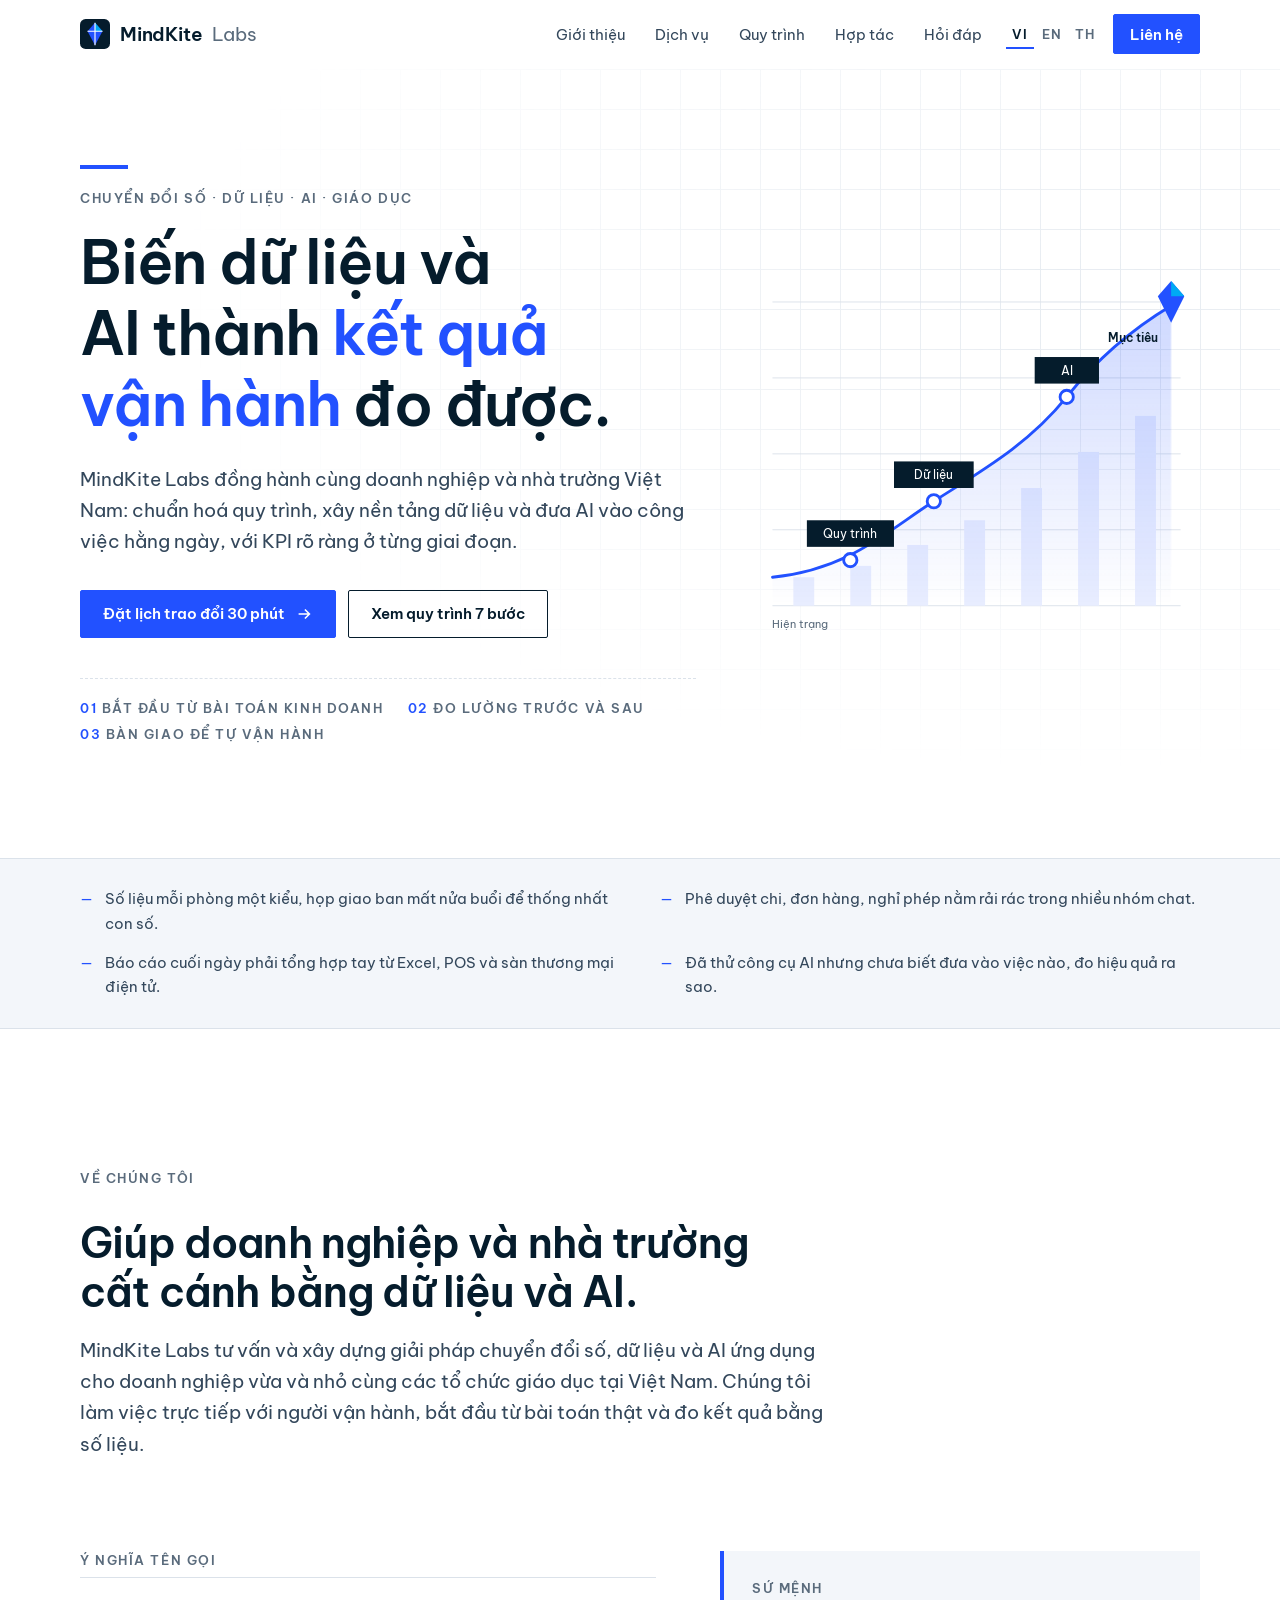
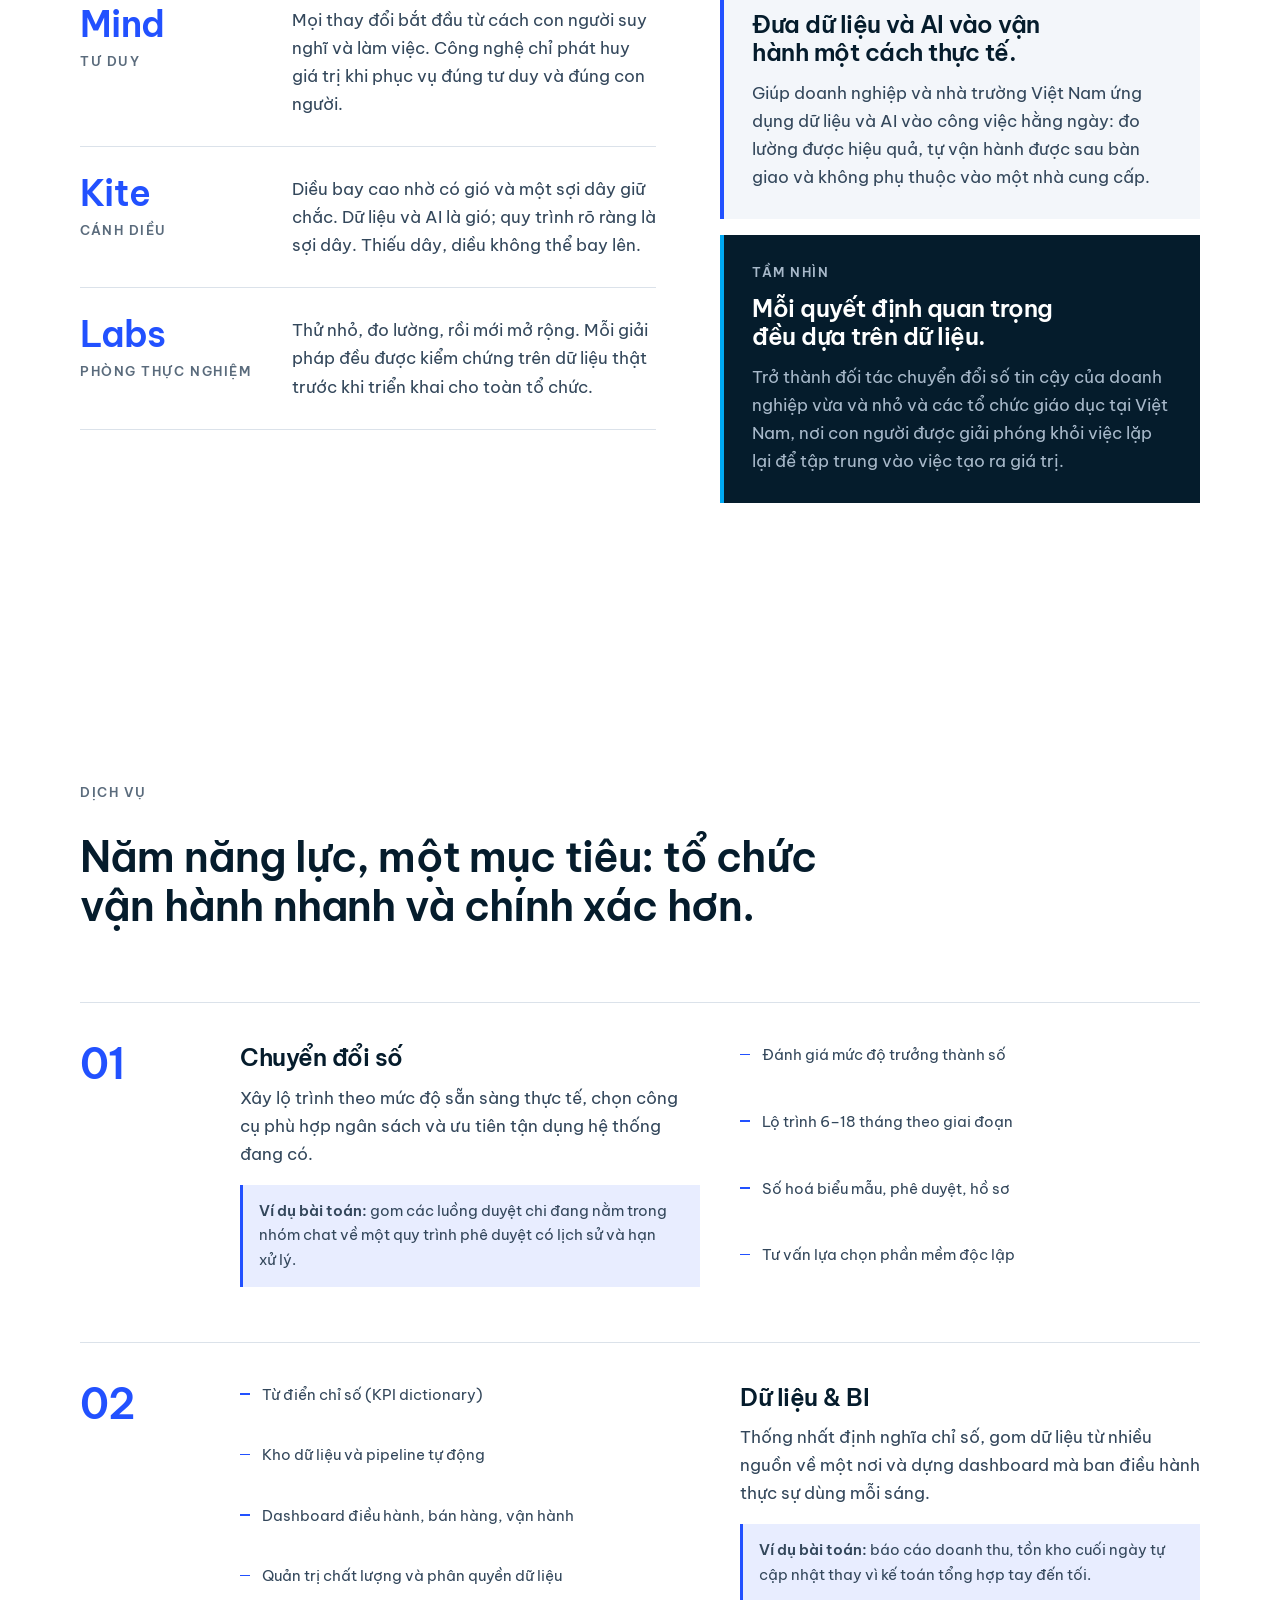
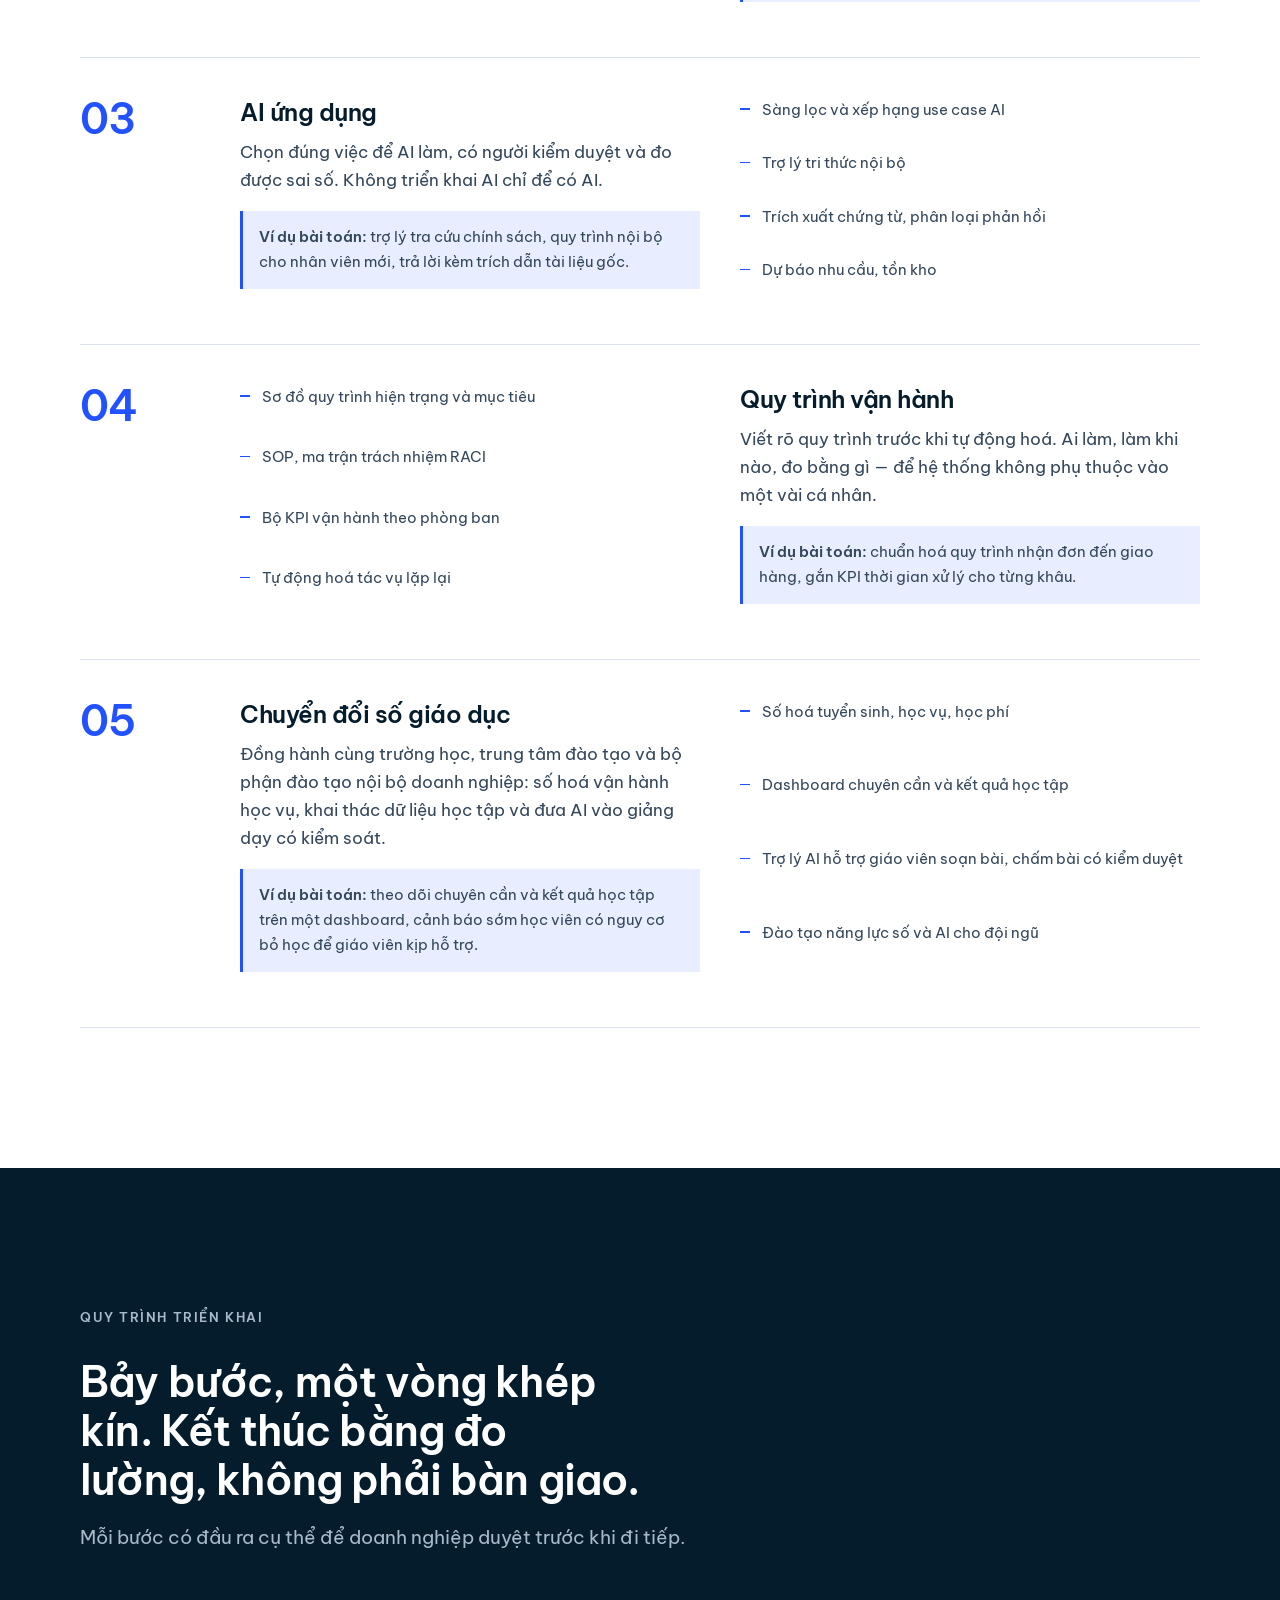
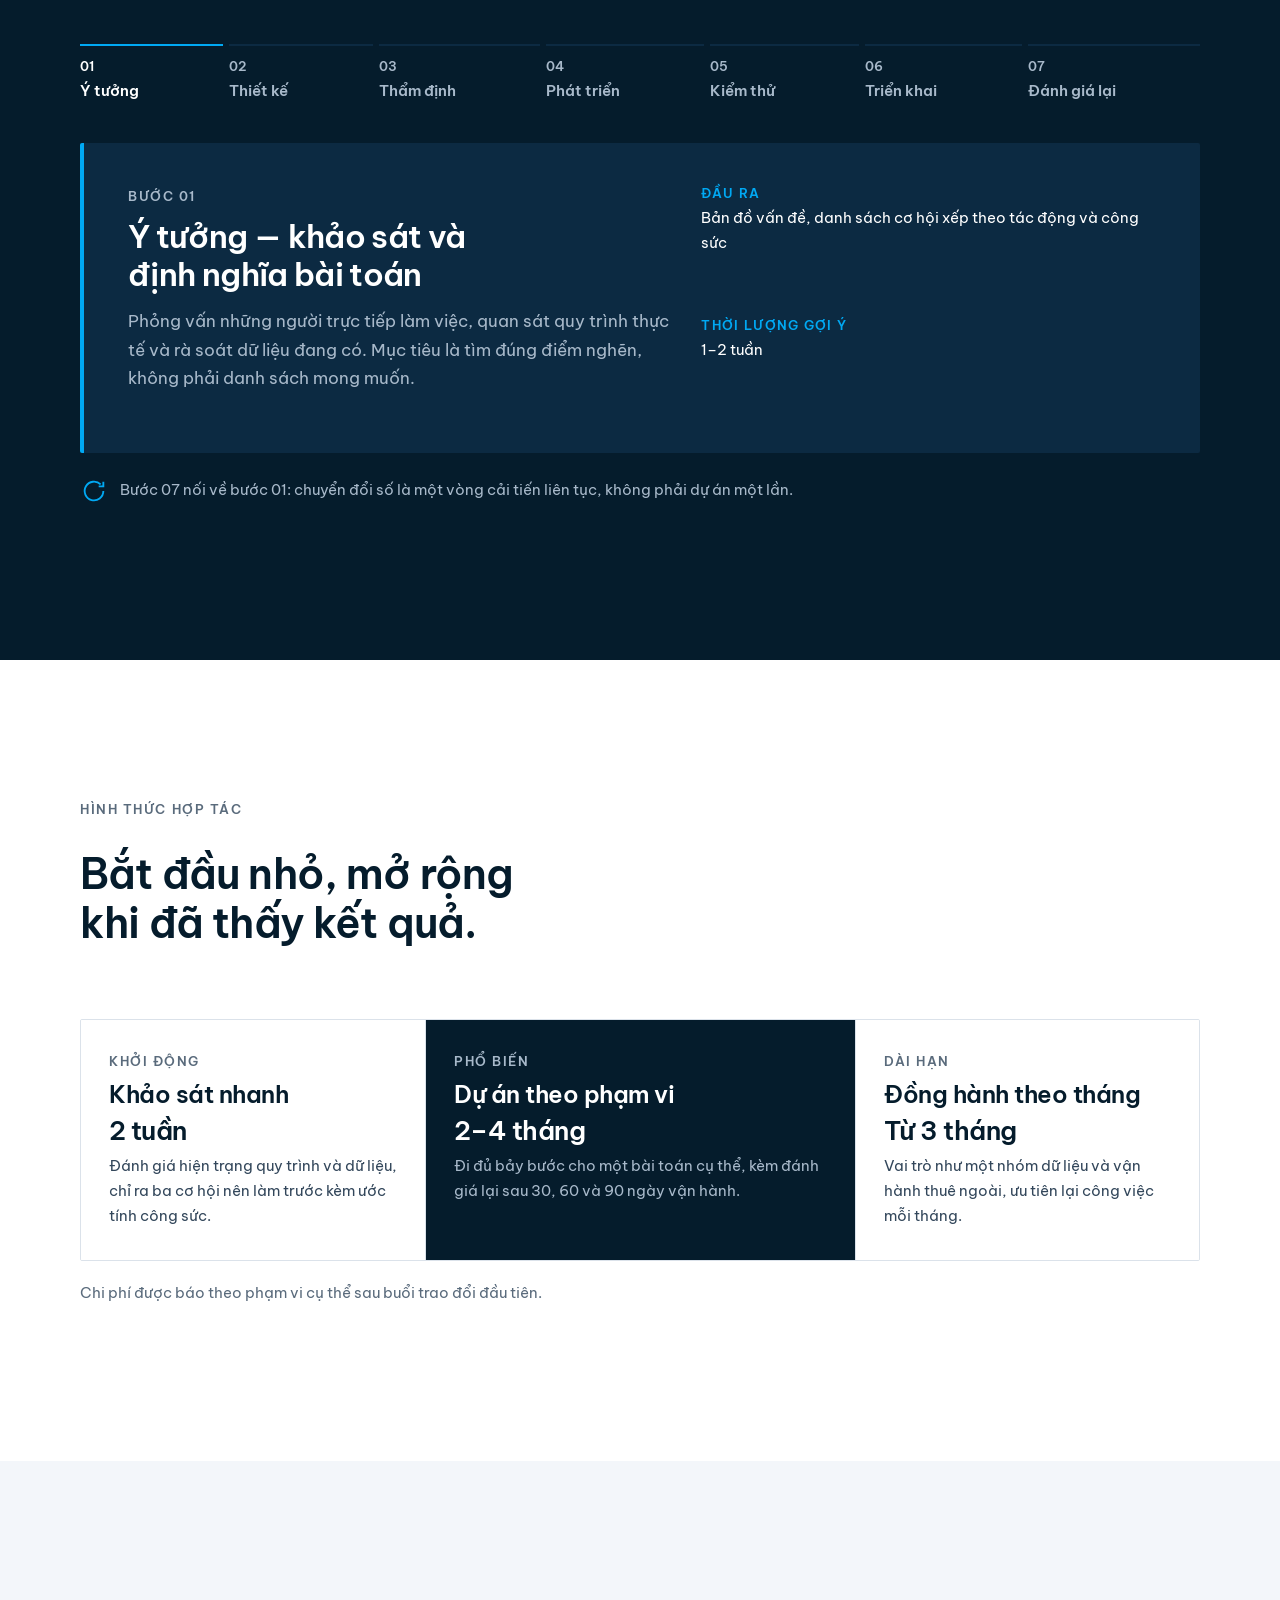
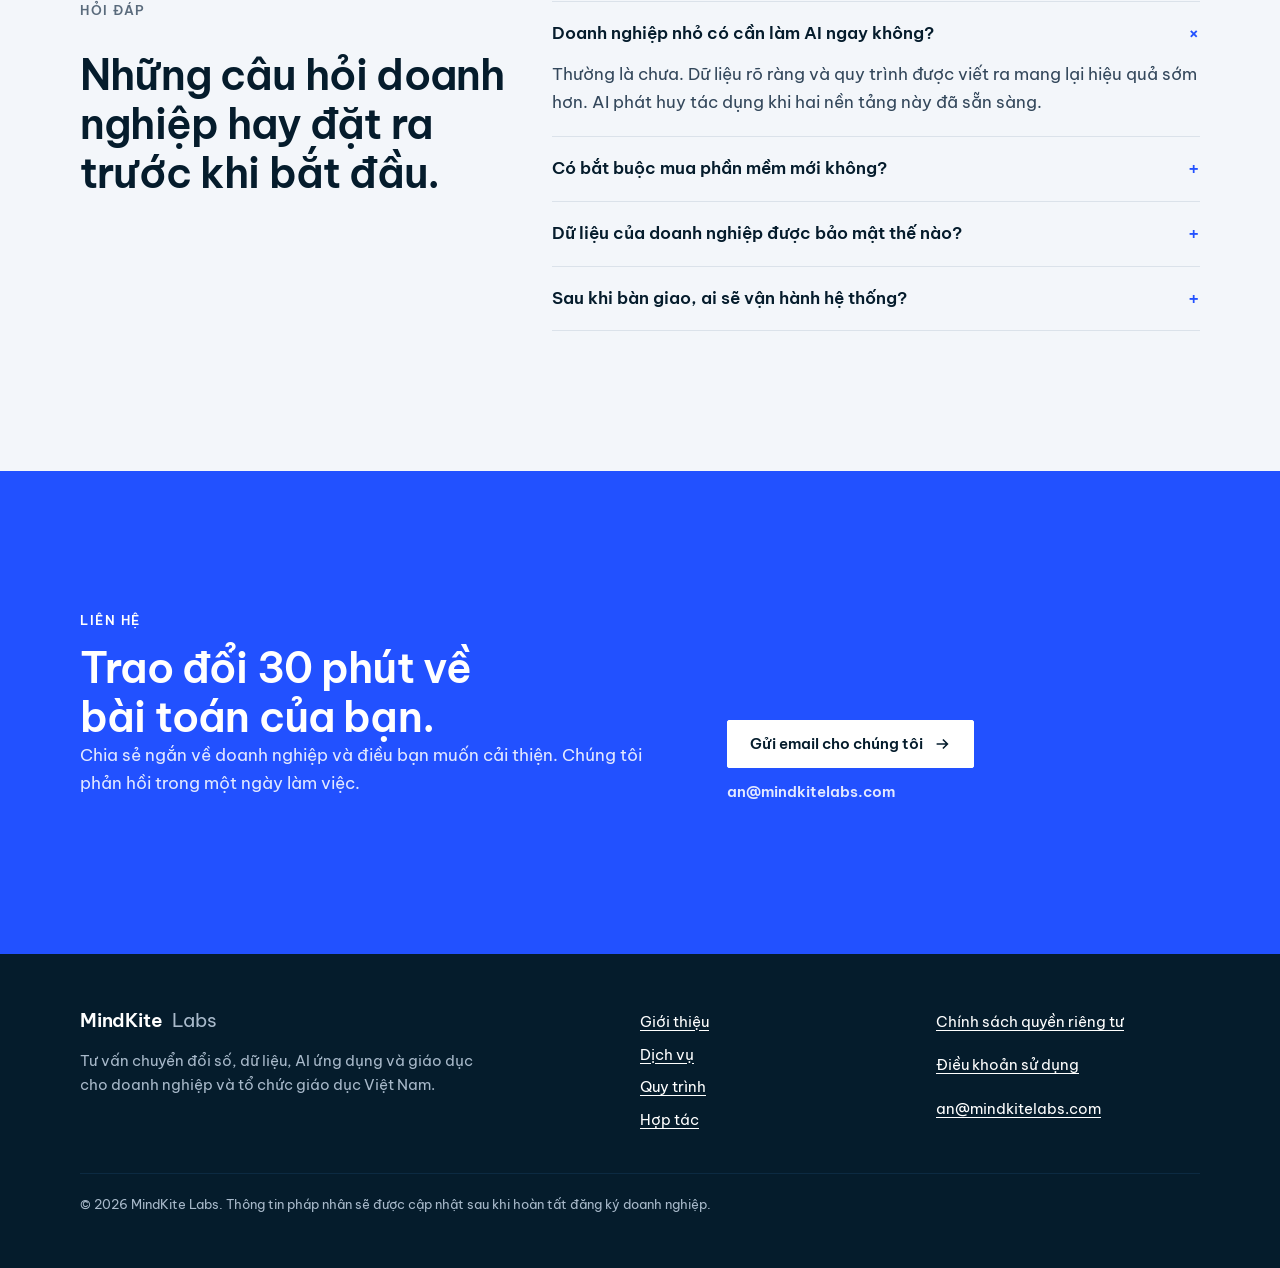
==== commit 751eaa4d: "feat: add English and Thai versions with language switcher" ====
--- a/index.html
+++ b/index.html
@@ -6,6 +6,10 @@
   <title>MindKite Labs — Tư vấn chuyển đổi số, dữ liệu và AI</title>
   <meta name="description" content="MindKite Labs tư vấn chuyển đổi số, dữ liệu, AI ứng dụng, quy trình vận hành và chuyển đổi số giáo dục cho doanh nghiệp và tổ chức giáo dục Việt Nam, với KPI đo được ở từng giai đoạn.">
   <link rel="canonical" href="https://mindkitelabs.com/">
+  <link rel="alternate" hreflang="vi" href="https://mindkitelabs.com/">
+  <link rel="alternate" hreflang="en" href="https://mindkitelabs.com/en/">
+  <link rel="alternate" hreflang="th" href="https://mindkitelabs.com/th/">
+  <link rel="alternate" hreflang="x-default" href="https://mindkitelabs.com/">
   <meta property="og:type" content="website">
   <meta property="og:title" content="MindKite Labs — Tư vấn chuyển đổi số, dữ liệu và AI">
   <meta property="og:description" content="Biến dữ liệu và AI thành kết quả vận hành đo được.">
@@ -36,6 +40,11 @@
       <li><a href="#hop-tac">Hợp tác</a></li>
       <li><a href="#hoi-dap">Hỏi đáp</a></li>
     </ul>
+    <div class="lang-switch" aria-label="Ngôn ngữ">
+      <a href="/" hreflang="vi" lang="vi" aria-current="page">VI</a>
+      <a href="/en/" hreflang="en" lang="en">EN</a>
+      <a href="/th/" hreflang="th" lang="th">TH</a>
+    </div>
     <a class="btn btn-primary" href="#lien-he">Liên hệ</a>
   </nav>
 </header>
--- a/assets/base.css
+++ b/assets/base.css
@@ -123,3 +123,18 @@
 @media (prefers-reduced-motion: reduce) {
   *, *::before, *::after { animation: none !important; transition: none !important; scroll-behavior: auto !important; }
 }
+
+/* Language switcher (always visible, also on mobile) */
+.nav { justify-content: flex-start; gap: 12px; }
+.lang-switch { display: flex; gap: 2px; margin-left: auto; font: var(--w-strong) var(--fs-xs)/1 var(--font-body); }
+@media (min-width: 860px) { .nav-links { margin-left: auto; } .nav .lang-switch { margin-left: 12px; } }
+.lang-switch a { padding: 8px 6px; color: var(--ink-3); text-decoration: none; letter-spacing: .06em; }
+.lang-switch a:hover { color: var(--accent); }
+.lang-switch a[aria-current="page"] { color: var(--ink); box-shadow: inset 0 -2px 0 var(--accent); }
+@media (max-width: 400px) { .nav > .btn { display: none; } }
+
+/* Thai: no letter-case, no tracking on combining marks, taller lines for stacked vowels/tones */
+:lang(th) { --font-body: "Be Vietnam Pro", "Noto Sans Thai", system-ui, sans-serif; }
+:lang(th) .label, :lang(th) h1, :lang(th) h2, :lang(th) h3, :lang(th) dt, :lang(th) .lang-switch a { letter-spacing: 0; }
+:lang(th) h1, :lang(th) h2, :lang(th) h3 { line-height: 1.4; }
+:lang(th) body { line-height: 1.8; }
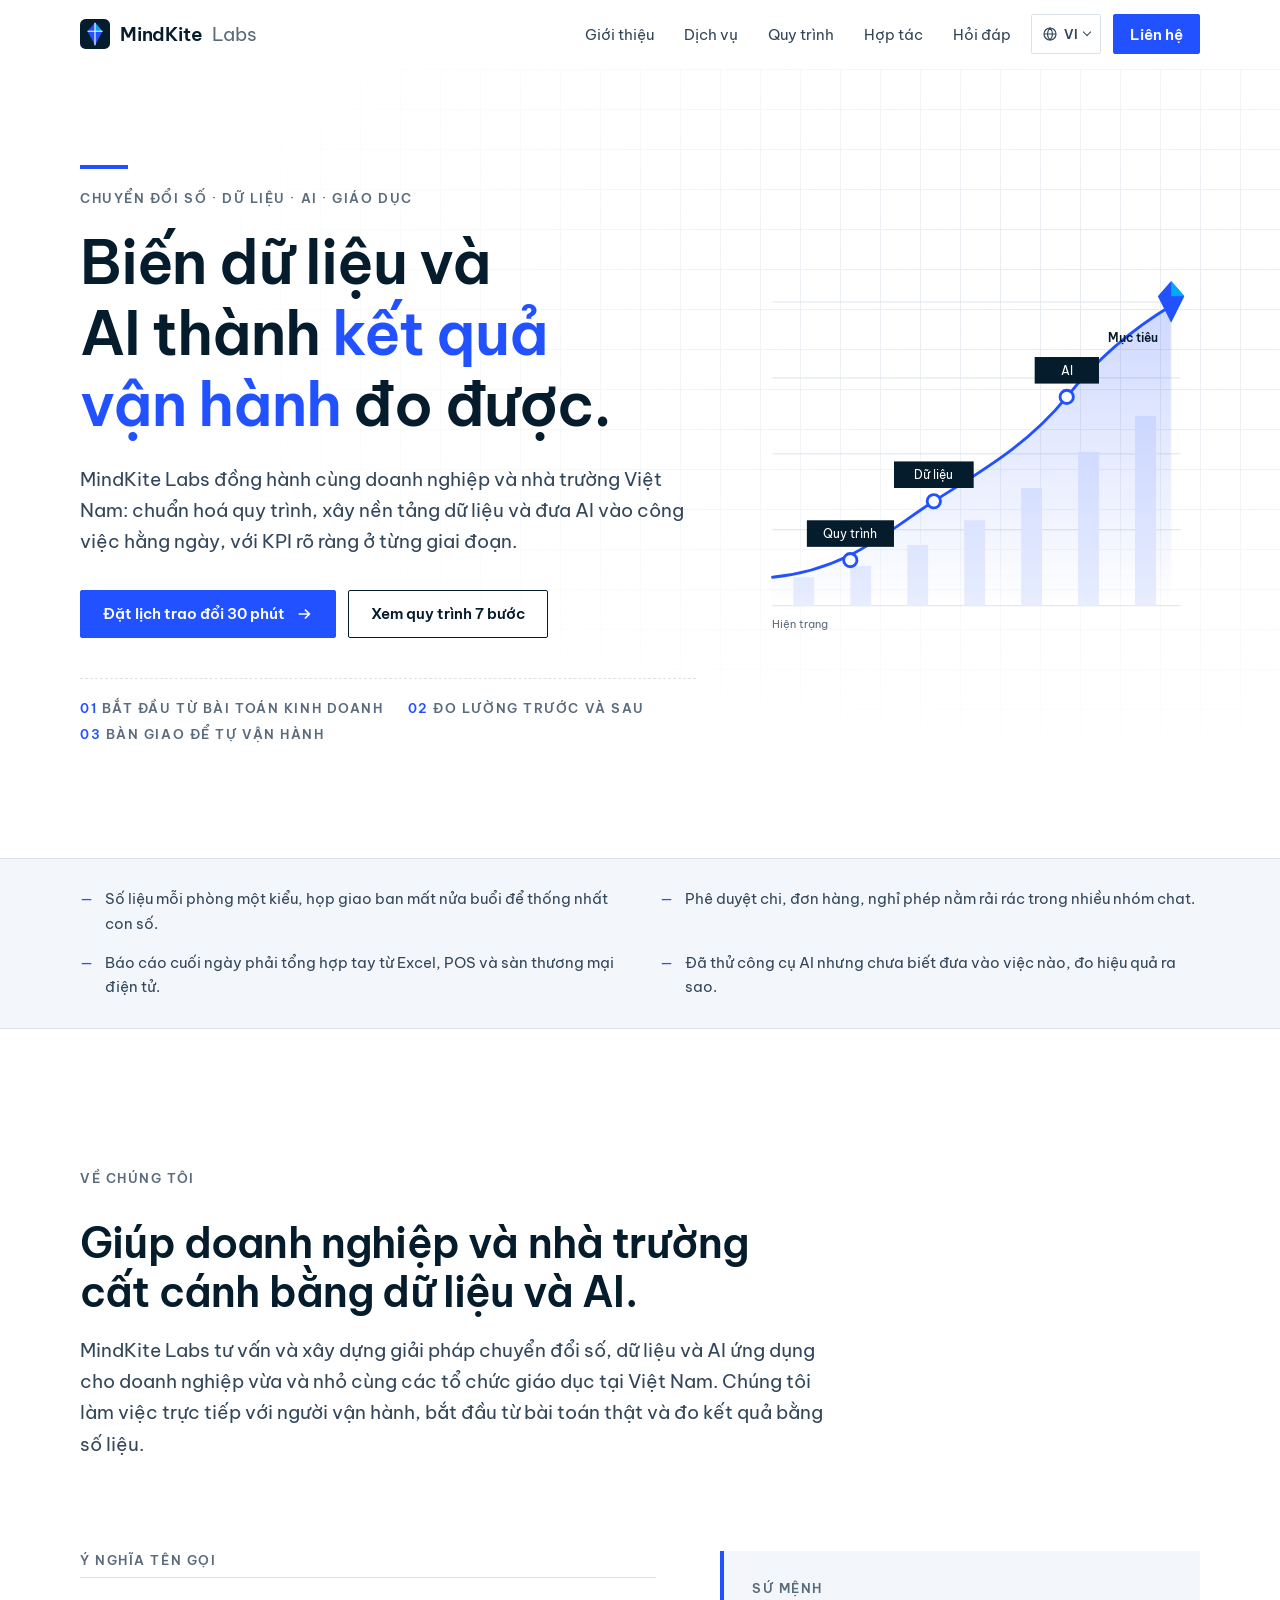
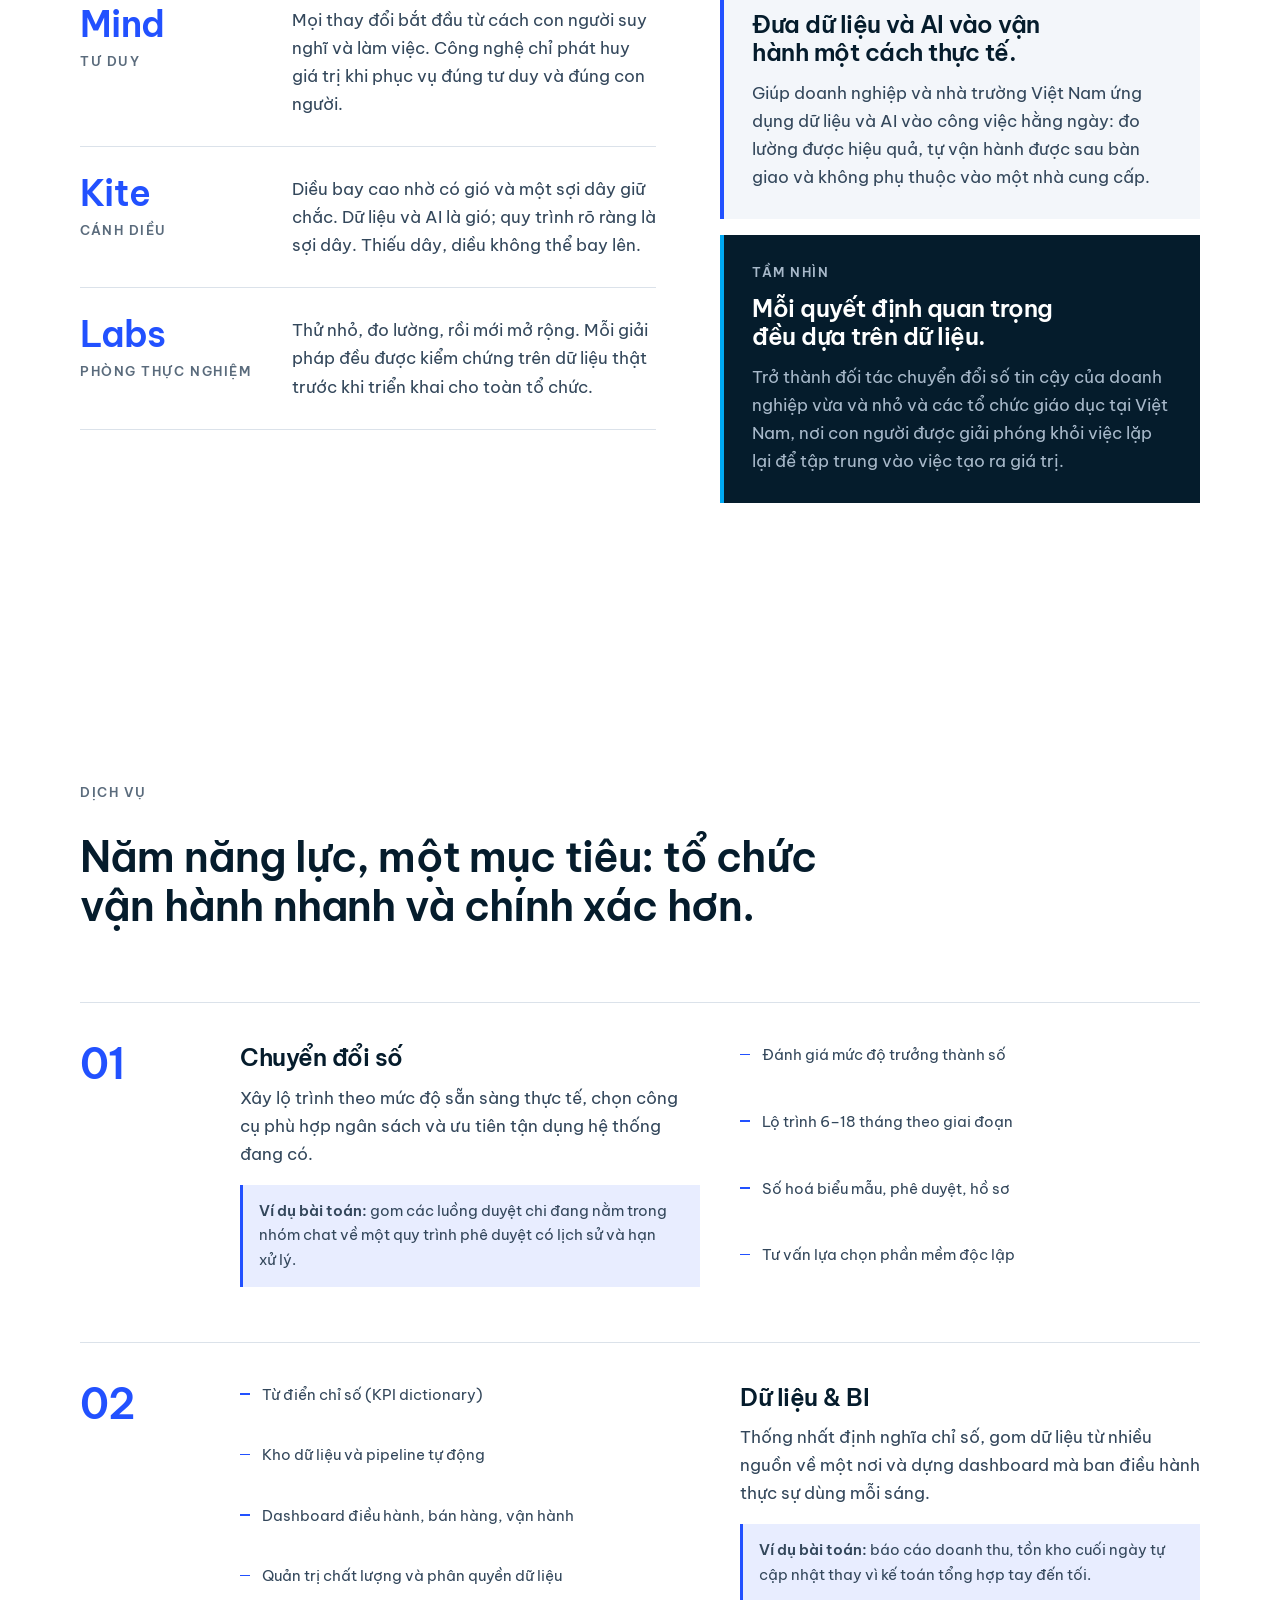
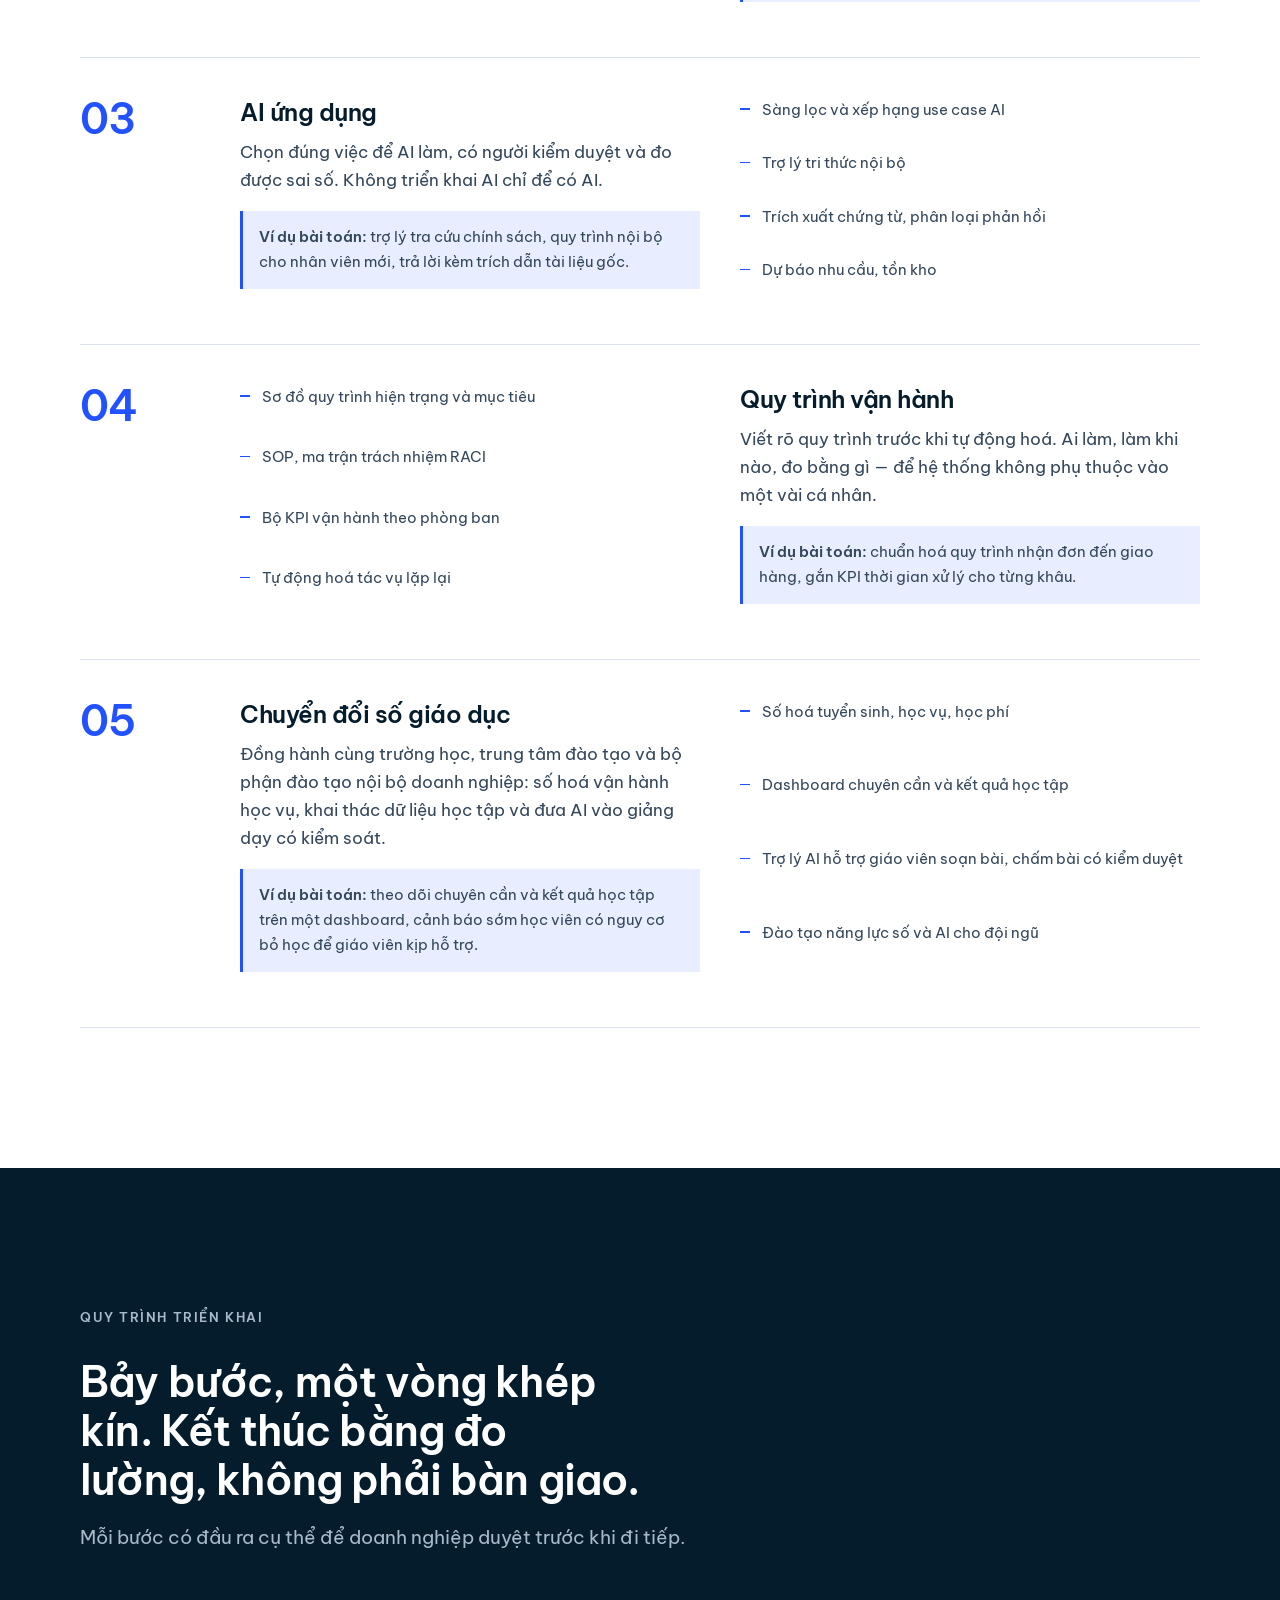
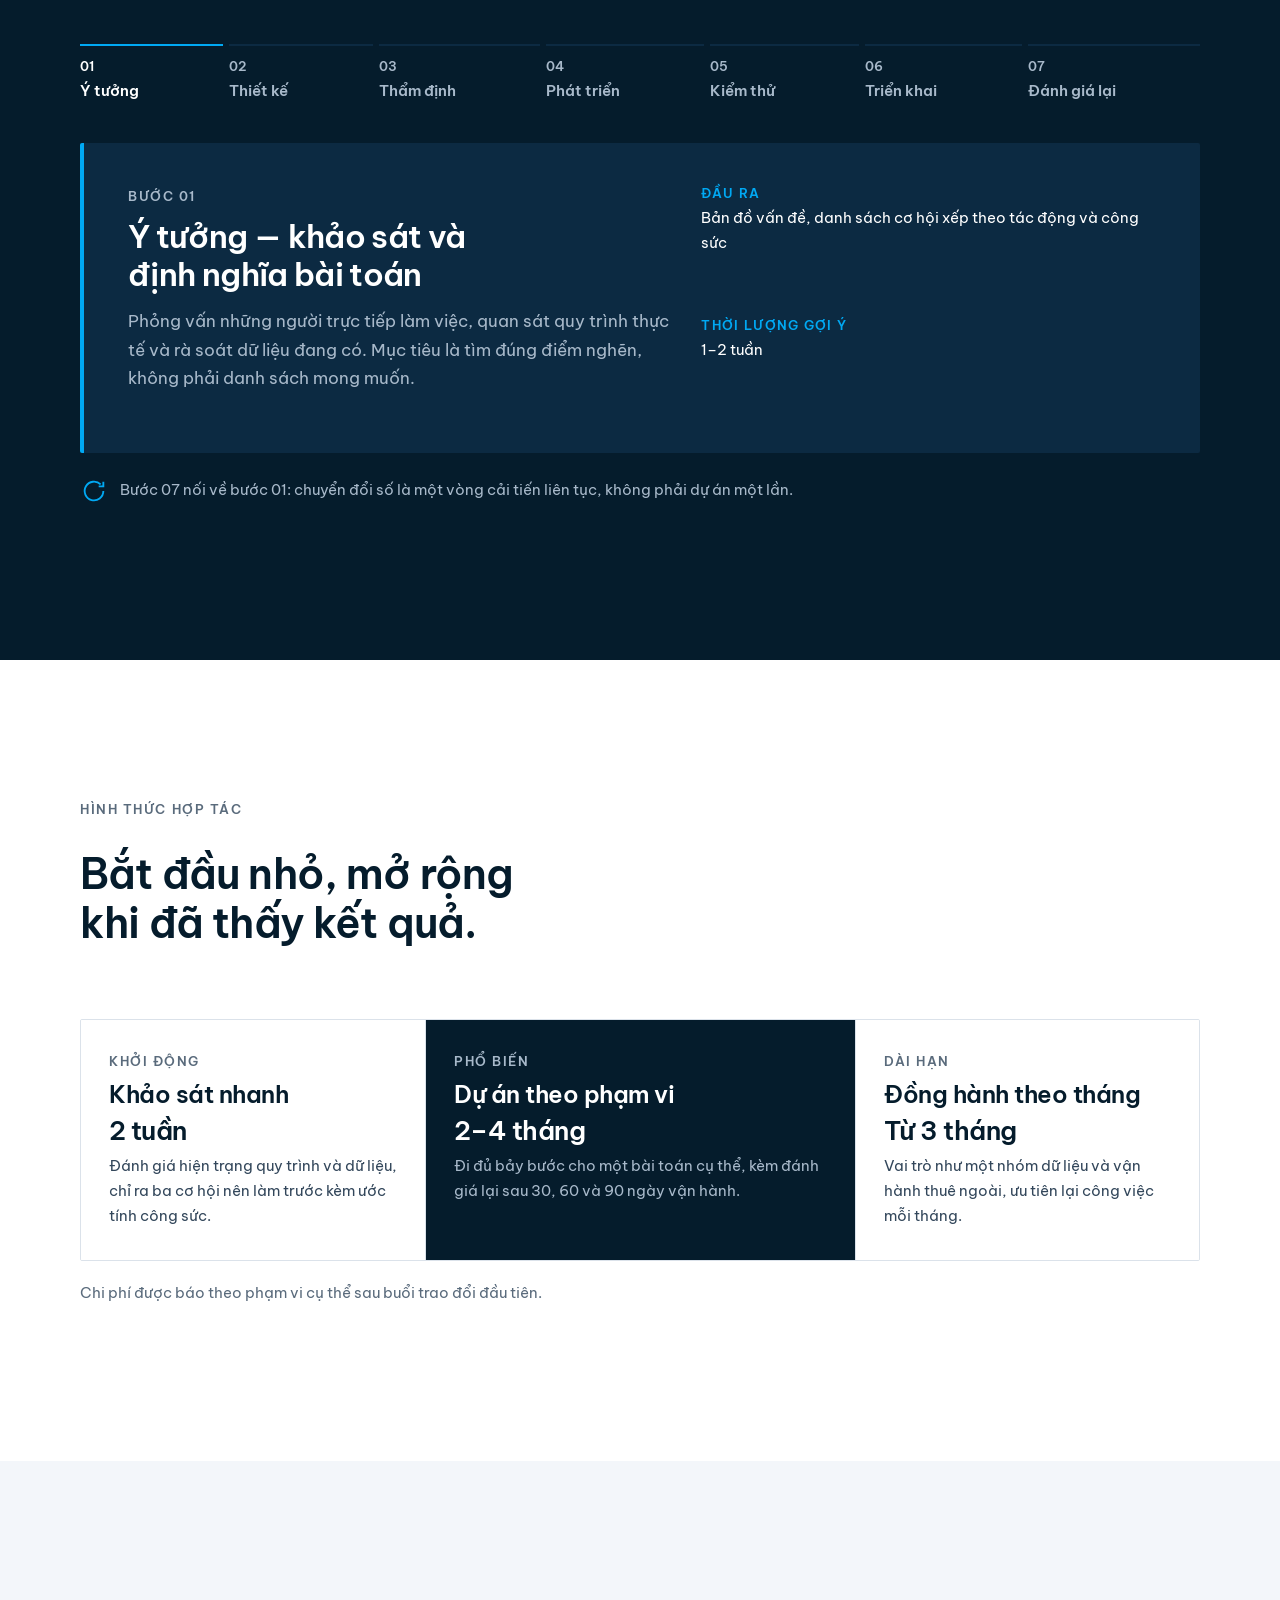
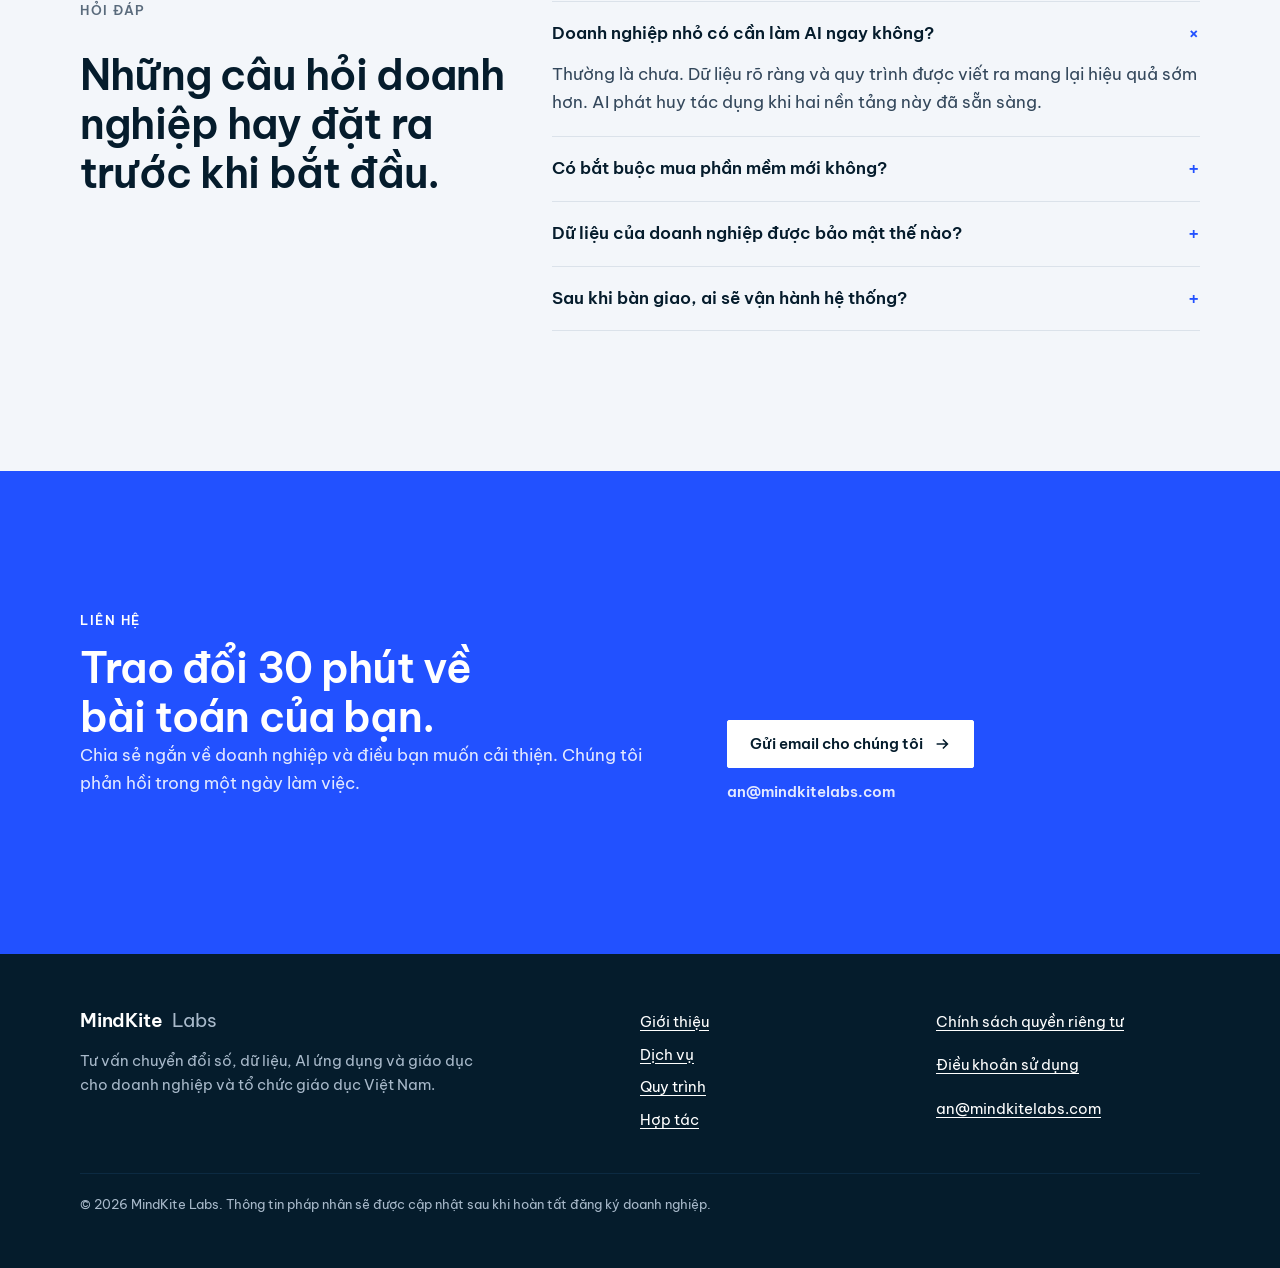
==== commit f5c54fc5: "feat: language dropdown, Open Graph image and hosted email logo" ====
--- a/index.html
+++ b/index.html
@@ -14,6 +14,10 @@
   <meta property="og:title" content="MindKite Labs — Tư vấn chuyển đổi số, dữ liệu và AI">
   <meta property="og:description" content="Biến dữ liệu và AI thành kết quả vận hành đo được.">
   <meta property="og:url" content="https://mindkitelabs.com/">
+  <meta property="og:image" content="https://mindkitelabs.com/assets/brand/og-image.png">
+  <meta property="og:image:width" content="1200">
+  <meta property="og:image:height" content="630">
+  <meta name="twitter:card" content="summary_large_image">
   <meta name="theme-color" content="#051c2c">
   <link rel="icon" href="favicon.svg" type="image/svg+xml">
   <link rel="preconnect" href="https://fonts.googleapis.com">
@@ -40,11 +44,14 @@
       <li><a href="#hop-tac">Hợp tác</a></li>
       <li><a href="#hoi-dap">Hỏi đáp</a></li>
     </ul>
-    <div class="lang-switch" aria-label="Ngôn ngữ">
-      <a href="/" hreflang="vi" lang="vi" aria-current="page">VI</a>
-      <a href="/en/" hreflang="en" lang="en">EN</a>
-      <a href="/th/" hreflang="th" lang="th">TH</a>
-    </div>
+    <details class="lang-menu">
+      <summary aria-label="Ngôn ngữ: Tiếng Việt"><svg viewBox="0 0 20 20" fill="none" stroke="currentColor" stroke-width="1.5" aria-hidden="true"><circle cx="10" cy="10" r="7.5"/><path d="M2.5 10h15M10 2.5c2.2 2.2 3.2 4.7 3.2 7.5s-1 5.3-3.2 7.5c-2.2-2.2-3.2-4.7-3.2-7.5s1-5.3 3.2-7.5z"/></svg><span class="lang-code">VI</span></summary>
+      <ul>
+        <li><a href="/" hreflang="vi" lang="vi" aria-current="page">Tiếng Việt</a></li>
+        <li><a href="/en/" hreflang="en" lang="en">English</a></li>
+        <li><a href="/th/" hreflang="th" lang="th">ไทย</a></li>
+      </ul>
+    </details>
     <a class="btn btn-primary" href="#lien-he">Liên hệ</a>
   </nav>
 </header>
@@ -403,6 +410,7 @@
   </div>
 </footer>
 
+<script src="assets/lang-menu.js"></script>
 <script src="assets/main.js"></script>
 </body>
 </html>
--- a/assets/base.css
+++ b/assets/base.css
@@ -124,17 +124,24 @@
   *, *::before, *::after { animation: none !important; transition: none !important; scroll-behavior: auto !important; }
 }
 
-/* Language switcher (always visible, also on mobile) */
+/* Language dropdown: native <details>, works without JS; lang-menu.js closes it on outside click / Esc */
 .nav { justify-content: flex-start; gap: 12px; }
-.lang-switch { display: flex; gap: 2px; margin-left: auto; font: var(--w-strong) var(--fs-xs)/1 var(--font-body); }
-@media (min-width: 860px) { .nav-links { margin-left: auto; } .nav .lang-switch { margin-left: 12px; } }
-.lang-switch a { padding: 8px 6px; color: var(--ink-3); text-decoration: none; letter-spacing: .06em; }
-.lang-switch a:hover { color: var(--accent); }
-.lang-switch a[aria-current="page"] { color: var(--ink); box-shadow: inset 0 -2px 0 var(--accent); }
+.lang-menu { position: relative; margin-left: auto; }
+@media (min-width: 860px) { .nav-links { margin-left: auto; } .nav .lang-menu { margin-left: 8px; } }
+.lang-menu summary { display: flex; align-items: center; gap: 6px; min-height: 40px; padding: 8px 10px; cursor: pointer; list-style: none; border: 1px solid var(--line); border-radius: 2px; font: var(--w-strong) var(--fs-xs)/1 var(--font-body); color: var(--ink-2); }
+.lang-menu summary::-webkit-details-marker { display: none; }
+.lang-menu summary::after { content: ""; width: 6px; height: 6px; border: solid currentColor; border-width: 0 1.5px 1.5px 0; transform: translateY(-2px) rotate(45deg); transition: transform .2s var(--ease); }
+.lang-menu[open] summary::after { transform: translateY(1px) rotate(-135deg); }
+.lang-menu summary:hover { color: var(--accent); border-color: var(--accent); }
+.lang-menu summary svg { width: 16px; height: 16px; }
+.lang-menu ul { position: absolute; right: 0; top: calc(100% + 6px); z-index: 60; min-width: 168px; margin: 0; padding: 6px; list-style: none; background: var(--paper); border: 1px solid var(--line); box-shadow: 0 12px 32px rgba(5, 28, 44, .12); }
+.lang-menu a { display: block; padding: 10px 12px; font-size: var(--fs-sm); color: var(--ink-2); text-decoration: none; }
+.lang-menu a:hover { background: var(--paper-2); color: var(--accent); }
+.lang-menu a[aria-current="page"] { color: var(--ink); font-weight: var(--w-strong); box-shadow: inset 3px 0 0 var(--accent); }
 @media (max-width: 400px) { .nav > .btn { display: none; } }
 
 /* Thai: no letter-case, no tracking on combining marks, taller lines for stacked vowels/tones */
 :lang(th) { --font-body: "Be Vietnam Pro", "Noto Sans Thai", system-ui, sans-serif; }
-:lang(th) .label, :lang(th) h1, :lang(th) h2, :lang(th) h3, :lang(th) dt, :lang(th) .lang-switch a { letter-spacing: 0; }
+:lang(th) .label, :lang(th) h1, :lang(th) h2, :lang(th) h3, :lang(th) dt { letter-spacing: 0; }
 :lang(th) h1, :lang(th) h2, :lang(th) h3 { line-height: 1.4; }
 :lang(th) body { line-height: 1.8; }
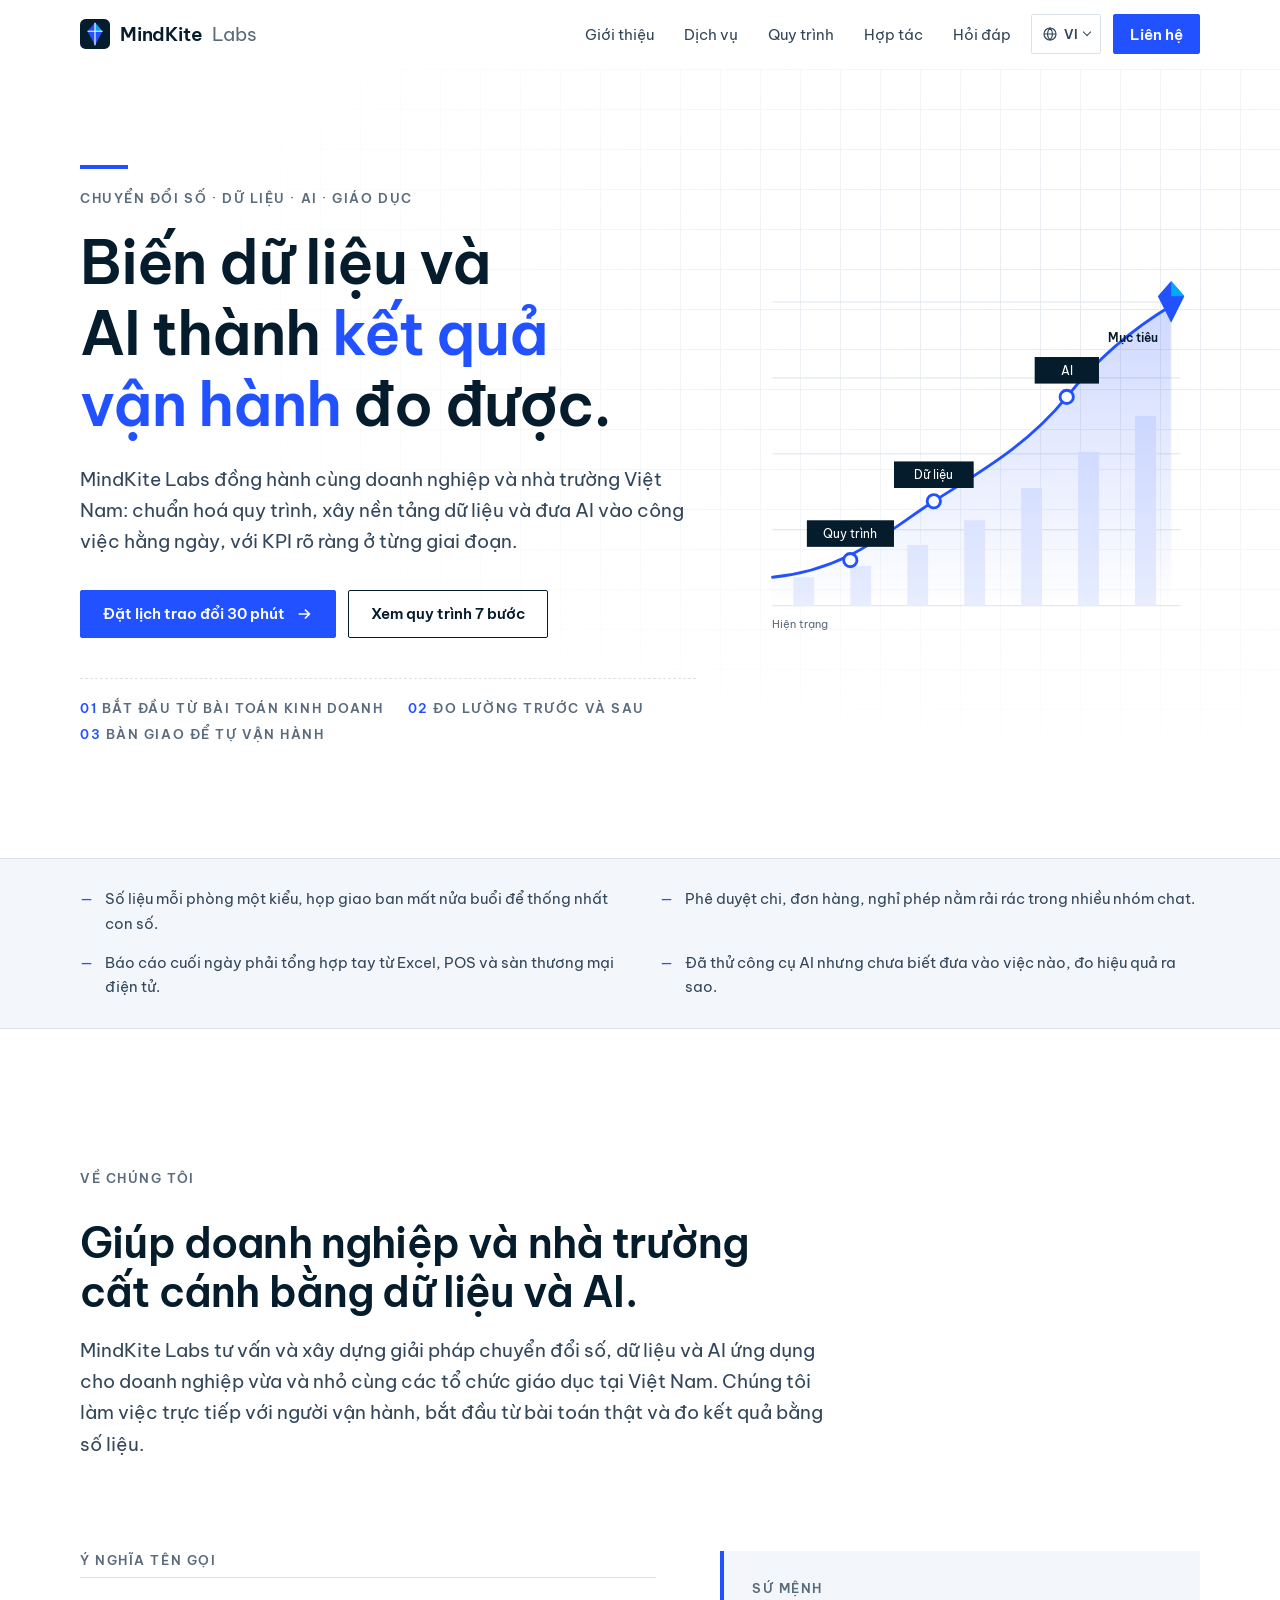
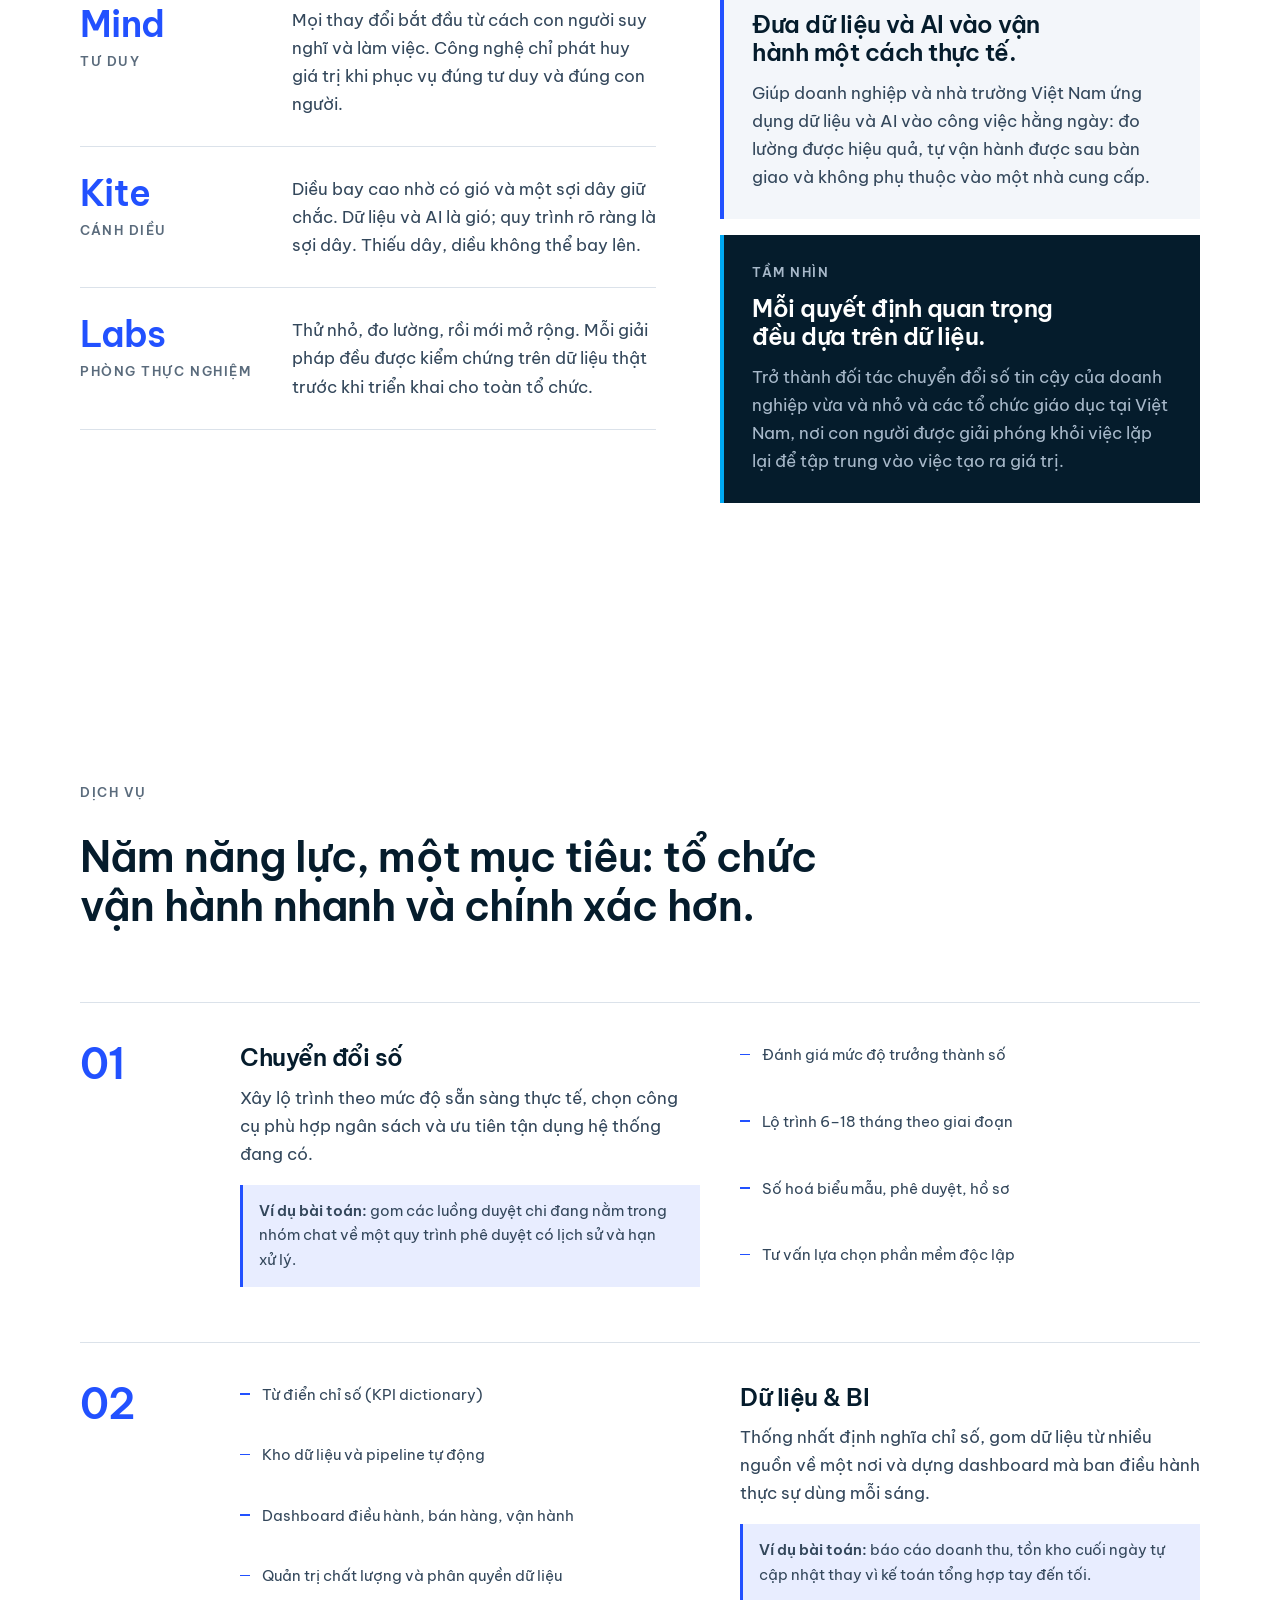
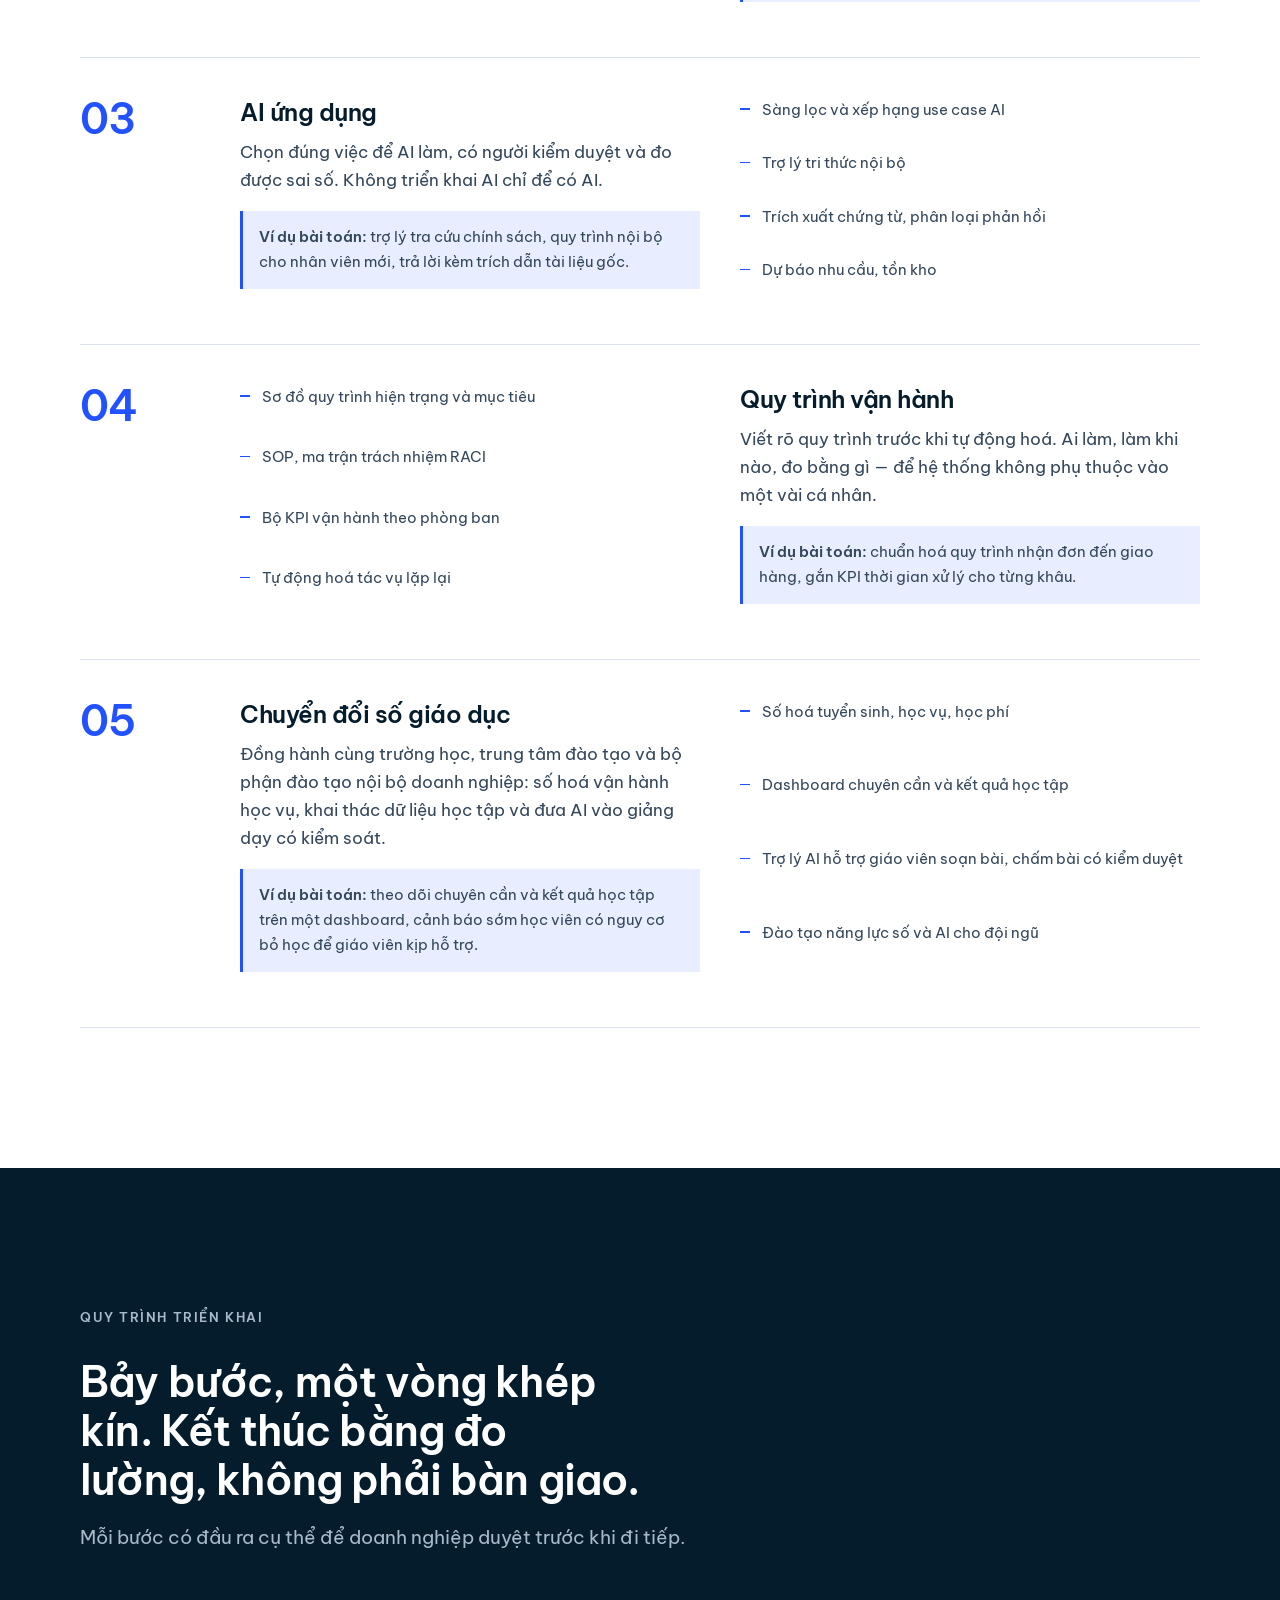
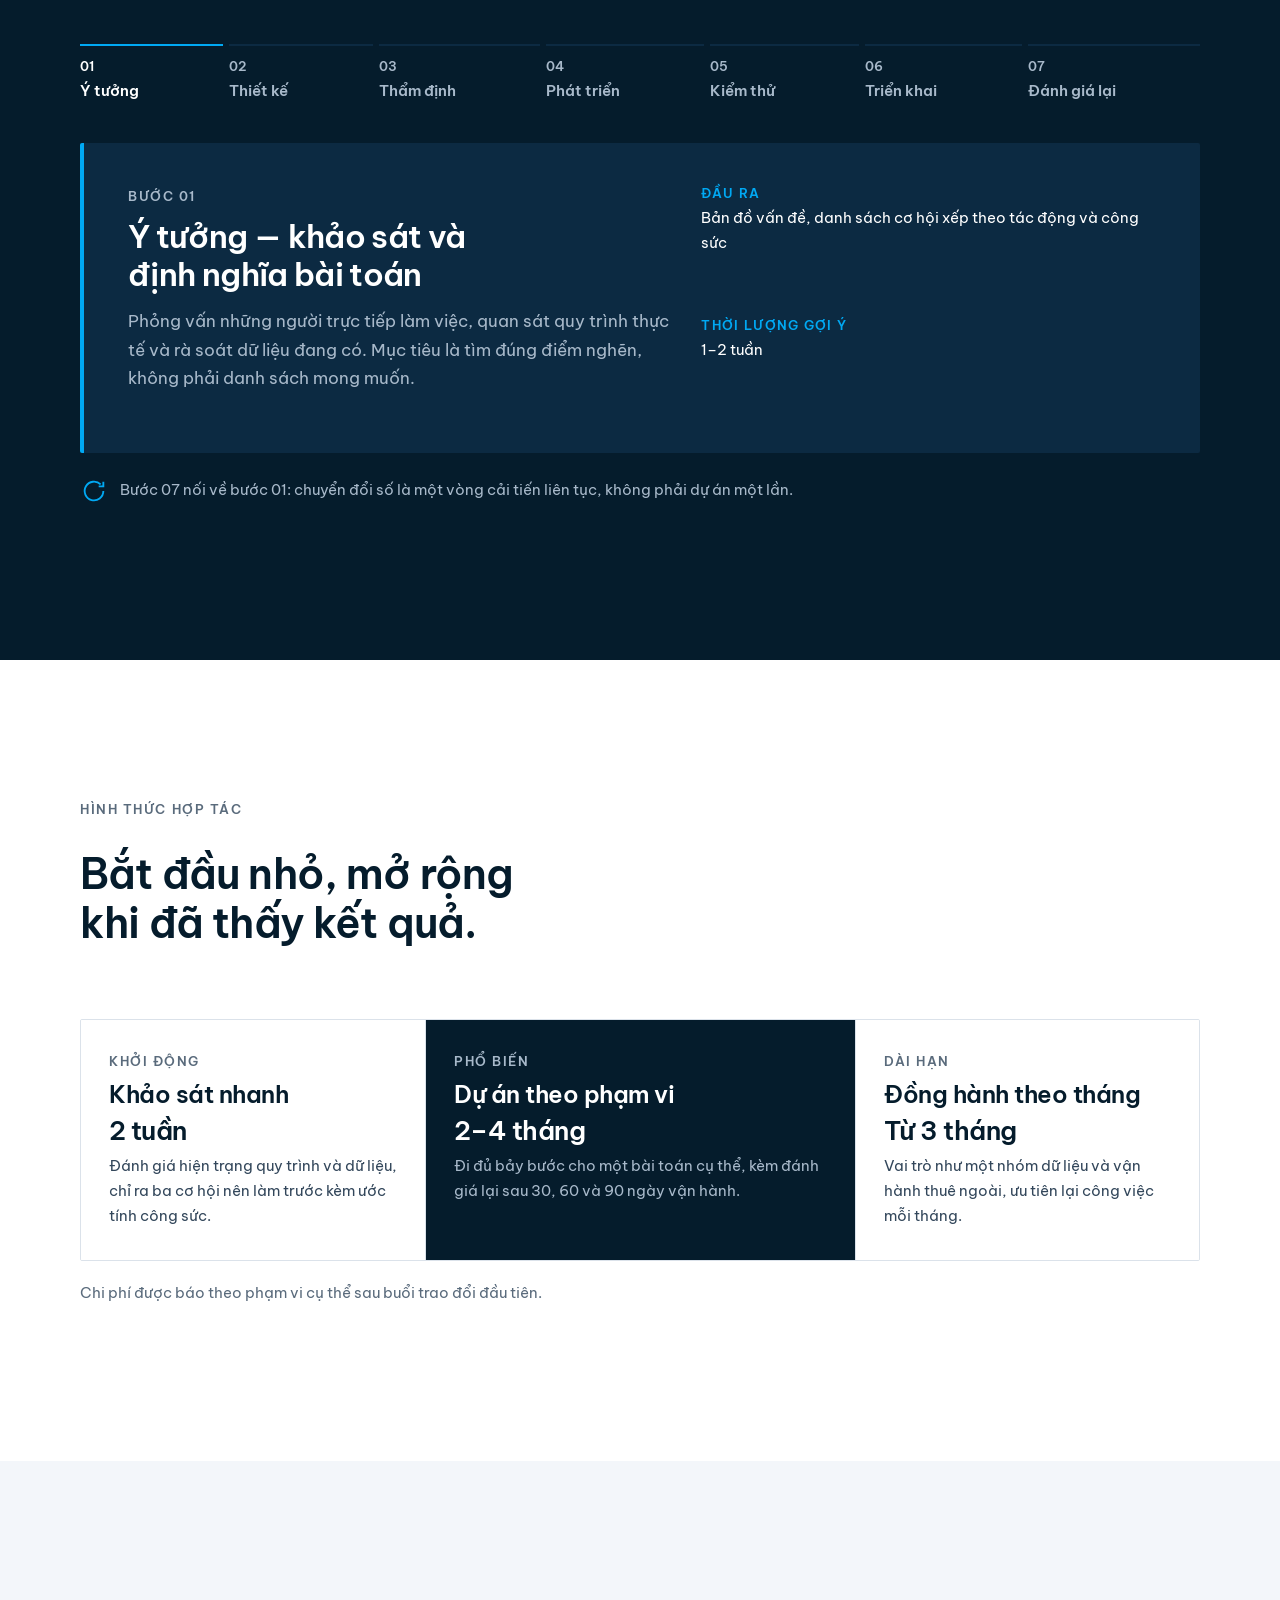
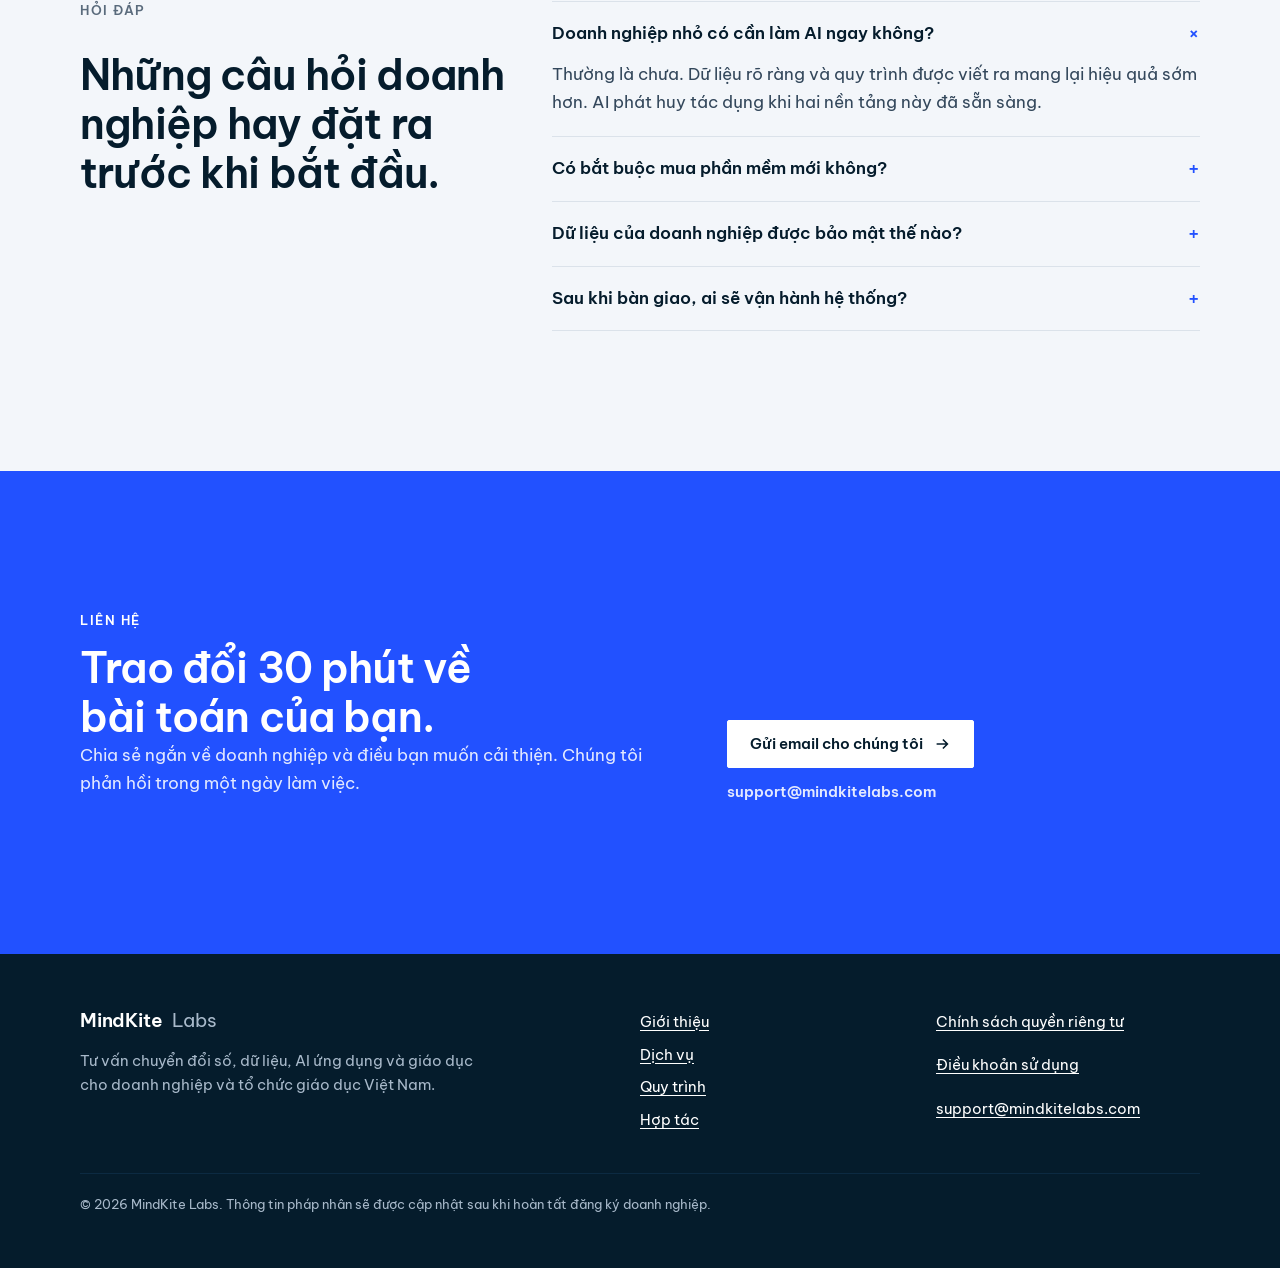
==== commit ebf93f85: "feat: use support@ as public contact email, add signature mark" ====
--- a/index.html
+++ b/index.html
@@ -379,9 +379,9 @@
         <p>Chia sẻ ngắn về doanh nghiệp và điều bạn muốn cải thiện. Chúng tôi phản hồi trong một ngày làm việc.</p>
       </div>
       <div class="reveal">
-        <a class="btn btn-primary" href="mailto:an@mindkitelabs.com?subject=Trao%20%C4%91%E1%BB%95i%20v%E1%BB%81%20chuy%E1%BB%83n%20%C4%91%E1%BB%95i%20s%E1%BB%91">Gửi email cho chúng tôi
+        <a class="btn btn-primary" href="mailto:support@mindkitelabs.com?subject=Trao%20%C4%91%E1%BB%95i%20v%E1%BB%81%20chuy%E1%BB%83n%20%C4%91%E1%BB%95i%20s%E1%BB%91">Gửi email cho chúng tôi
           <svg viewBox="0 0 20 20" fill="none" stroke="currentColor" stroke-width="1.8" aria-hidden="true"><path d="M4 10h12m-5-5 5 5-5 5"/></svg></a>
-        <p class="contact-mail" style="margin-top:16px">an@mindkitelabs.com</p>
+        <p class="contact-mail" style="margin-top:16px">support@mindkitelabs.com</p>
       </div>
     </div>
   </section>
@@ -403,7 +403,7 @@
       <ul aria-label="Pháp lý">
         <li><a href="privacy.html">Chính sách quyền riêng tư</a></li>
         <li><a href="terms.html">Điều khoản sử dụng</a></li>
-        <li><a href="mailto:an@mindkitelabs.com">an@mindkitelabs.com</a></li>
+        <li><a href="mailto:support@mindkitelabs.com">support@mindkitelabs.com</a></li>
       </ul>
     </div>
     <p class="footer-note">© 2026 MindKite Labs. Thông tin pháp nhân sẽ được cập nhật sau khi hoàn tất đăng ký doanh nghiệp.</p>
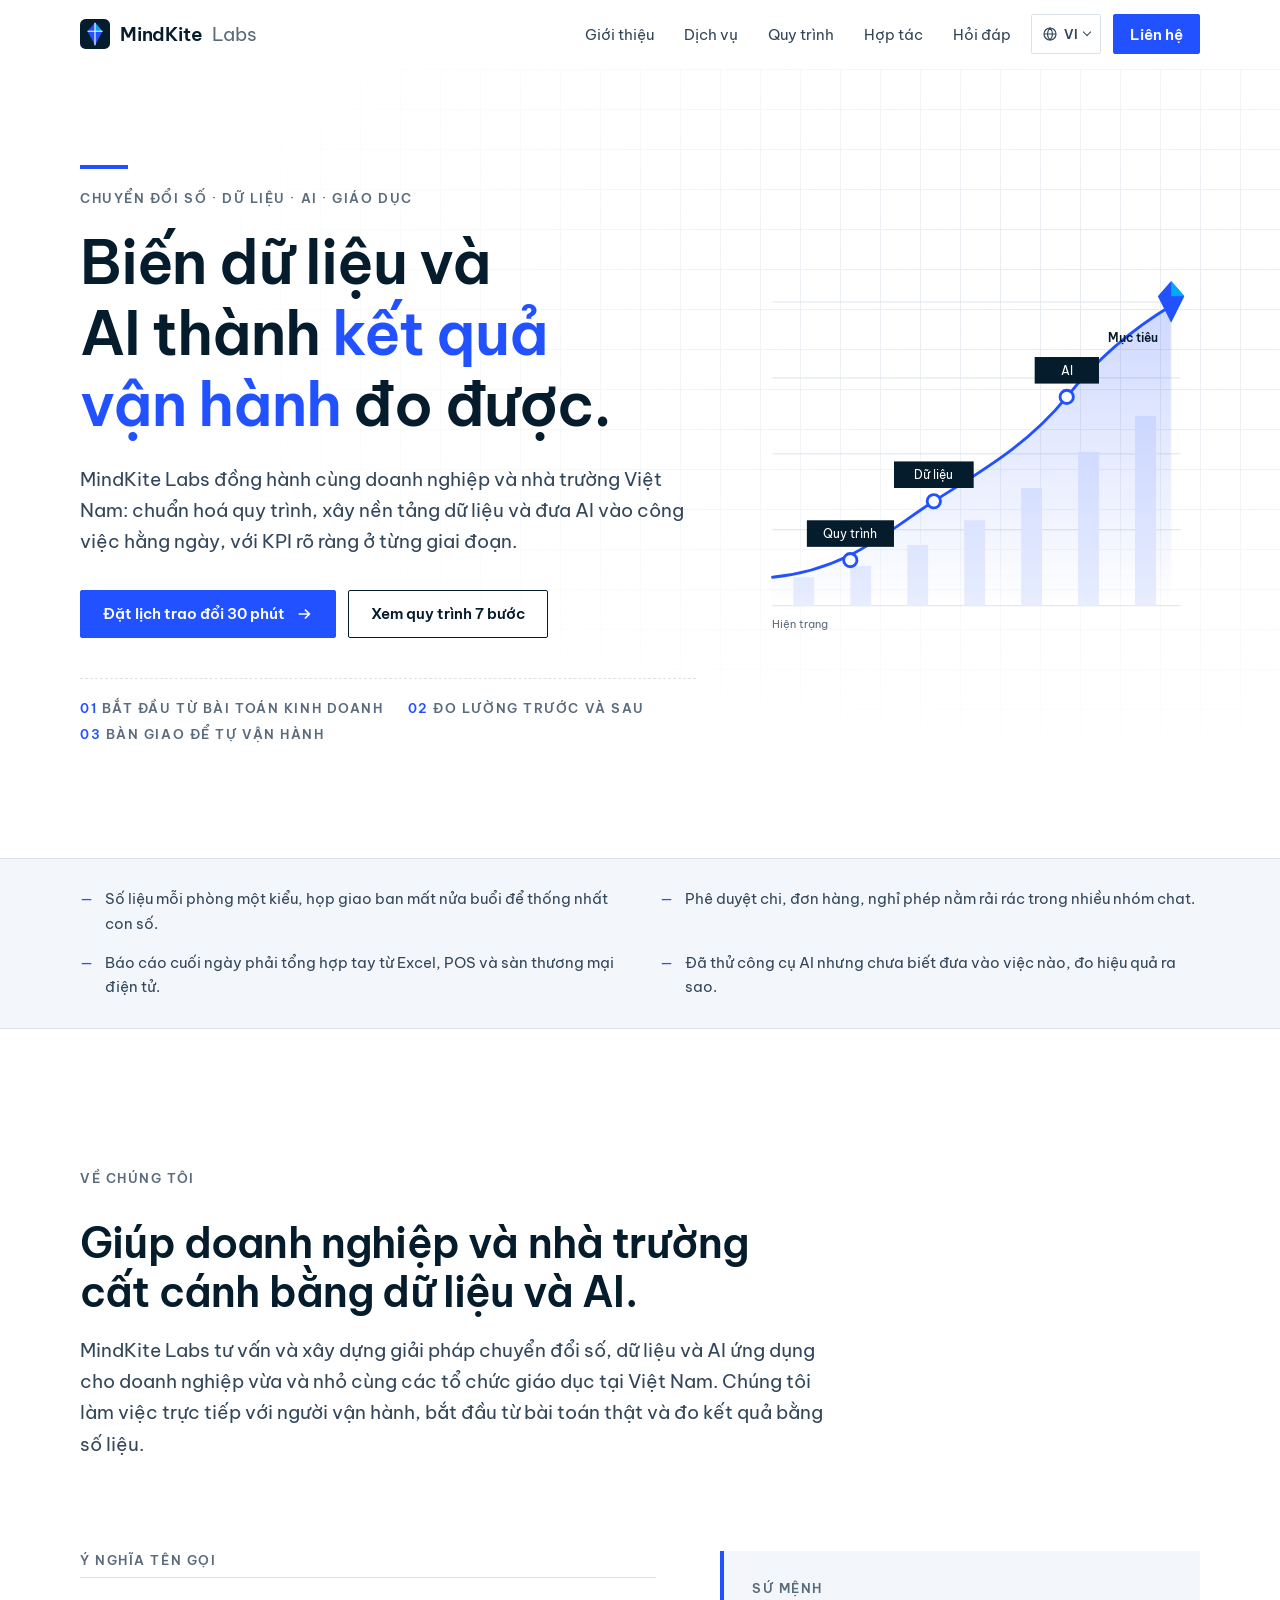
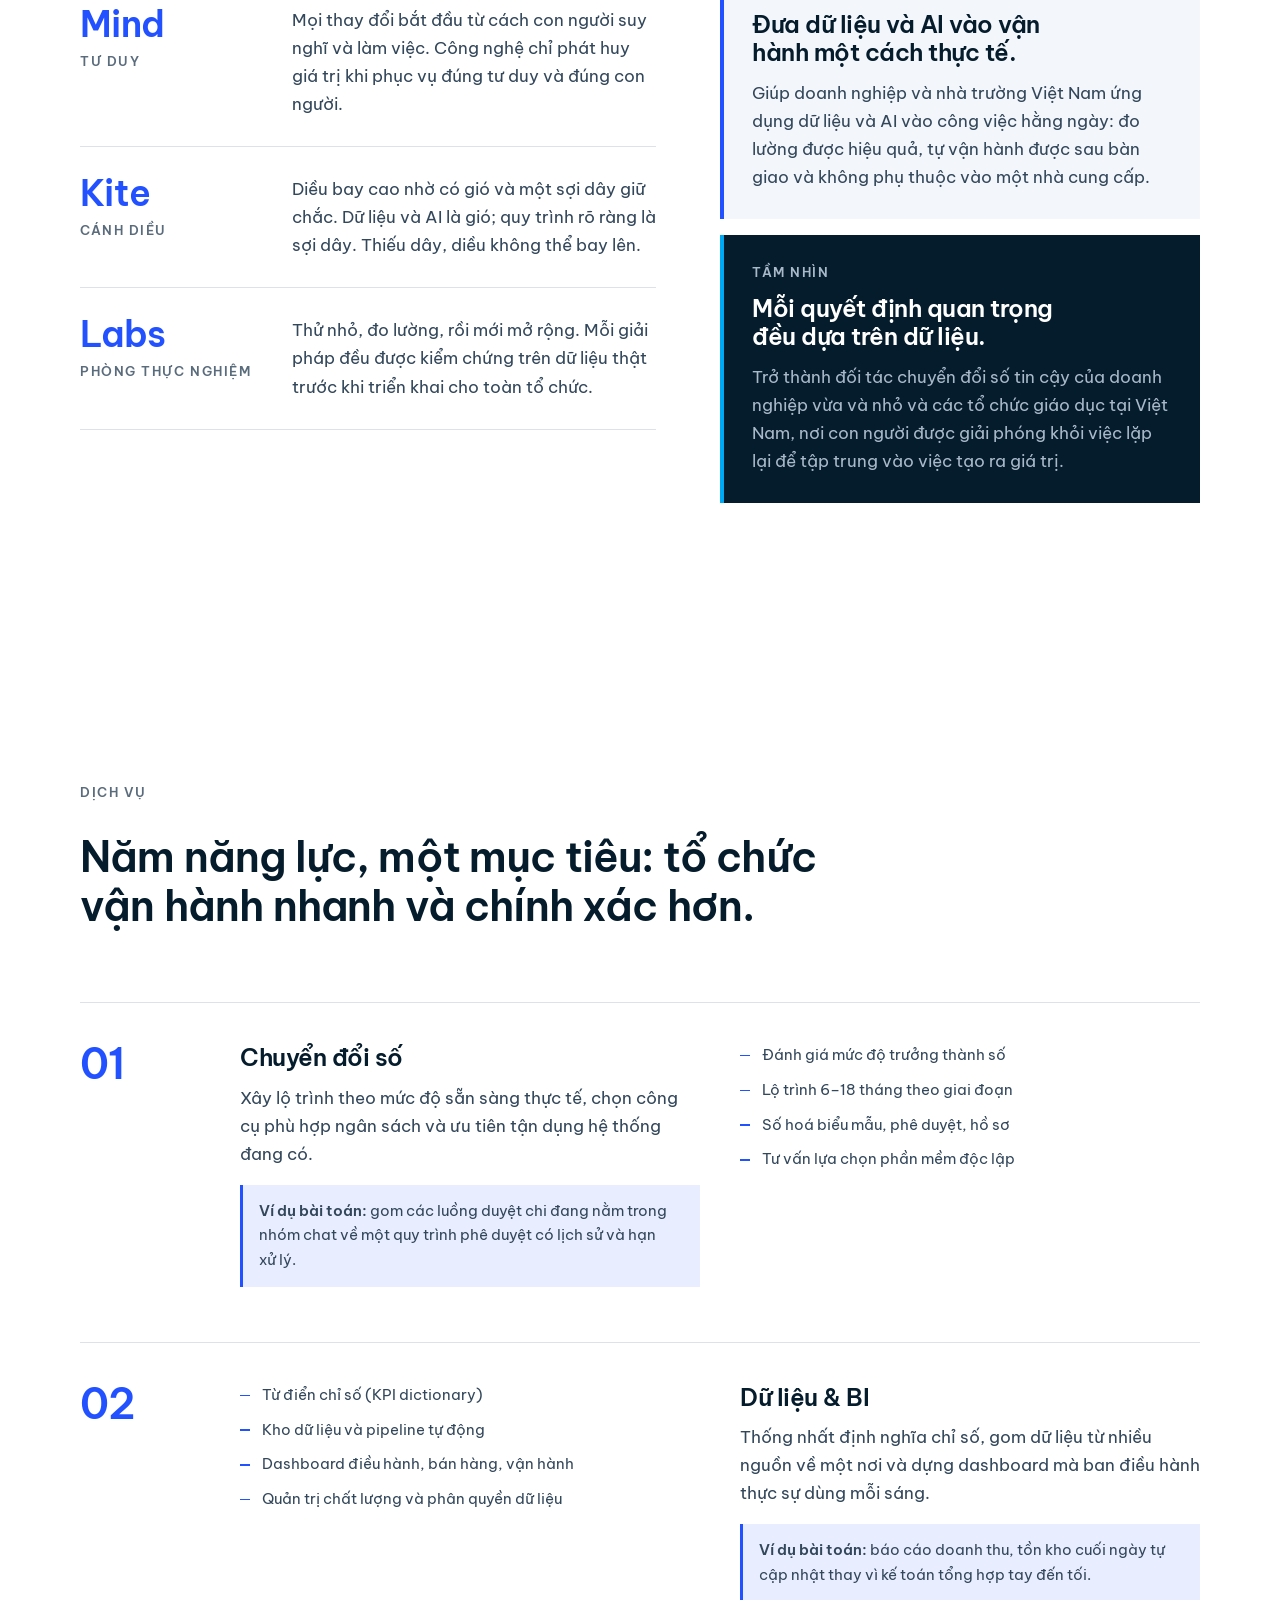
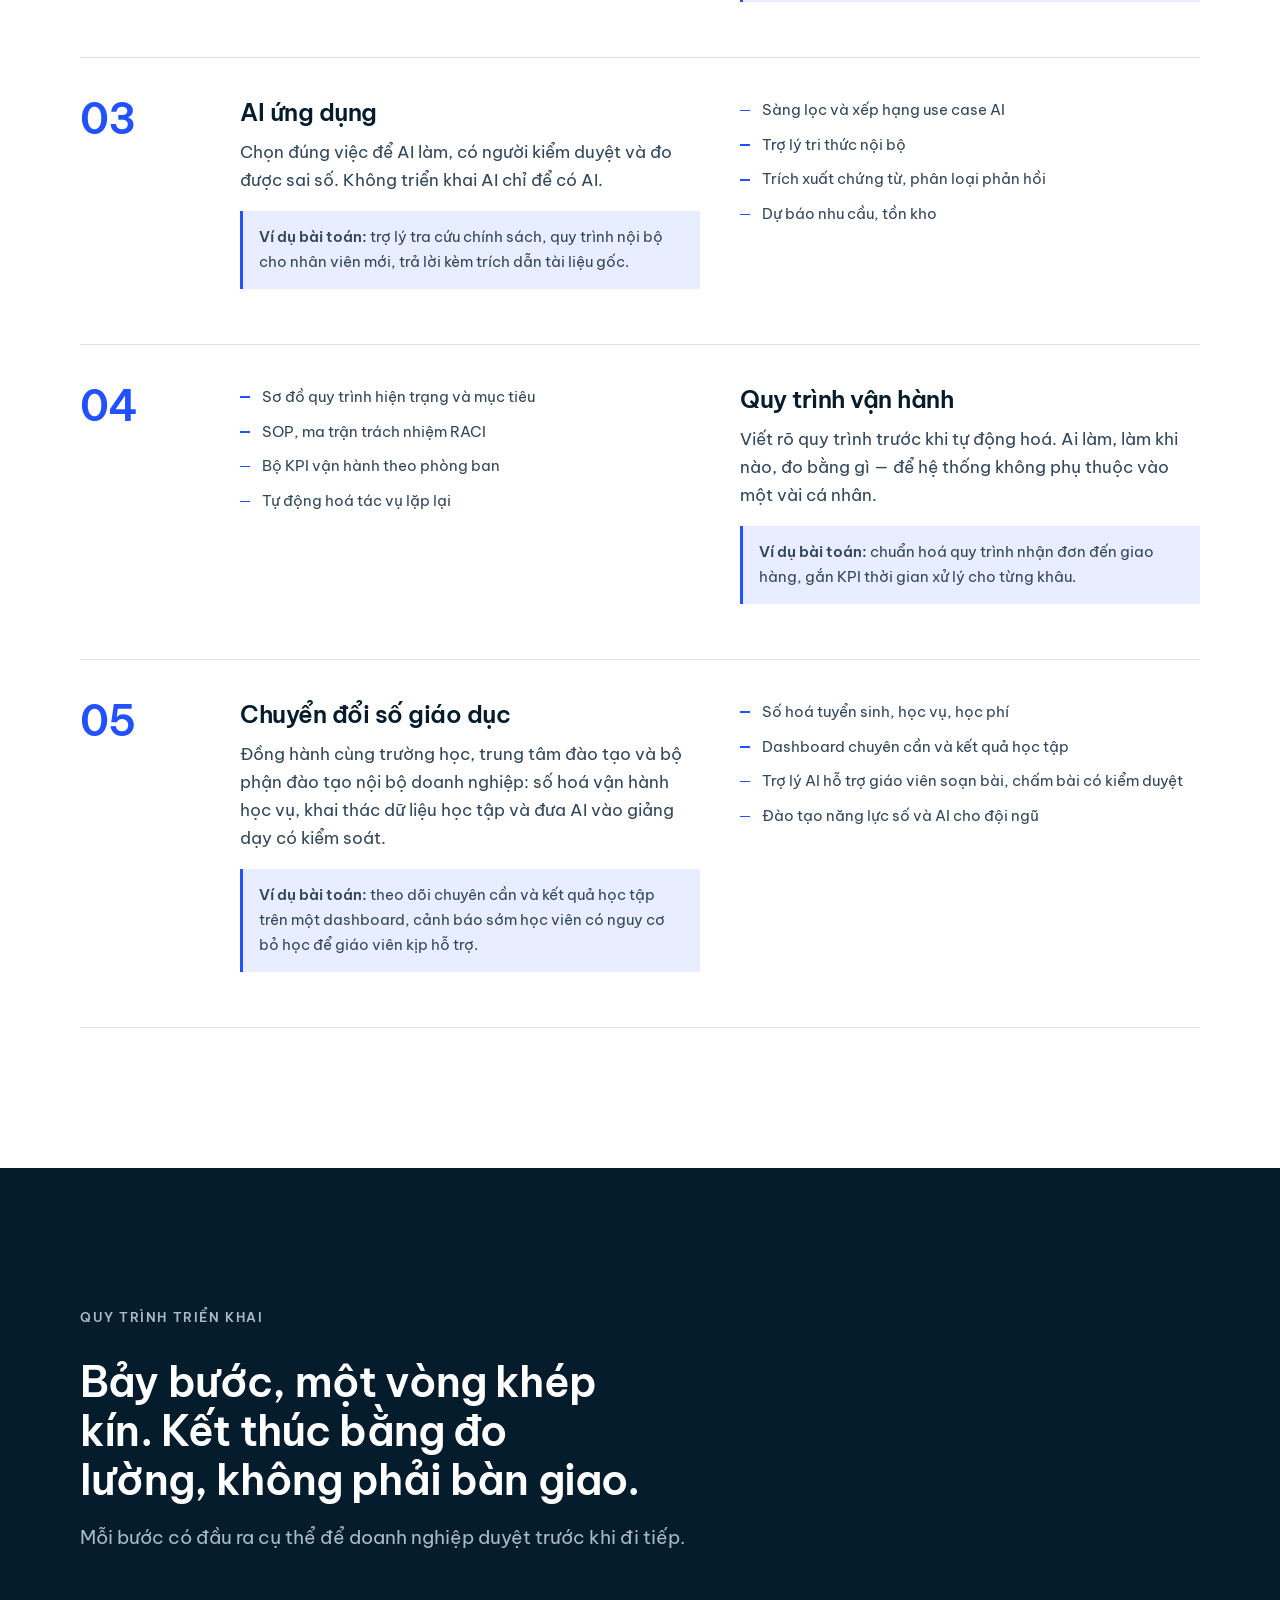
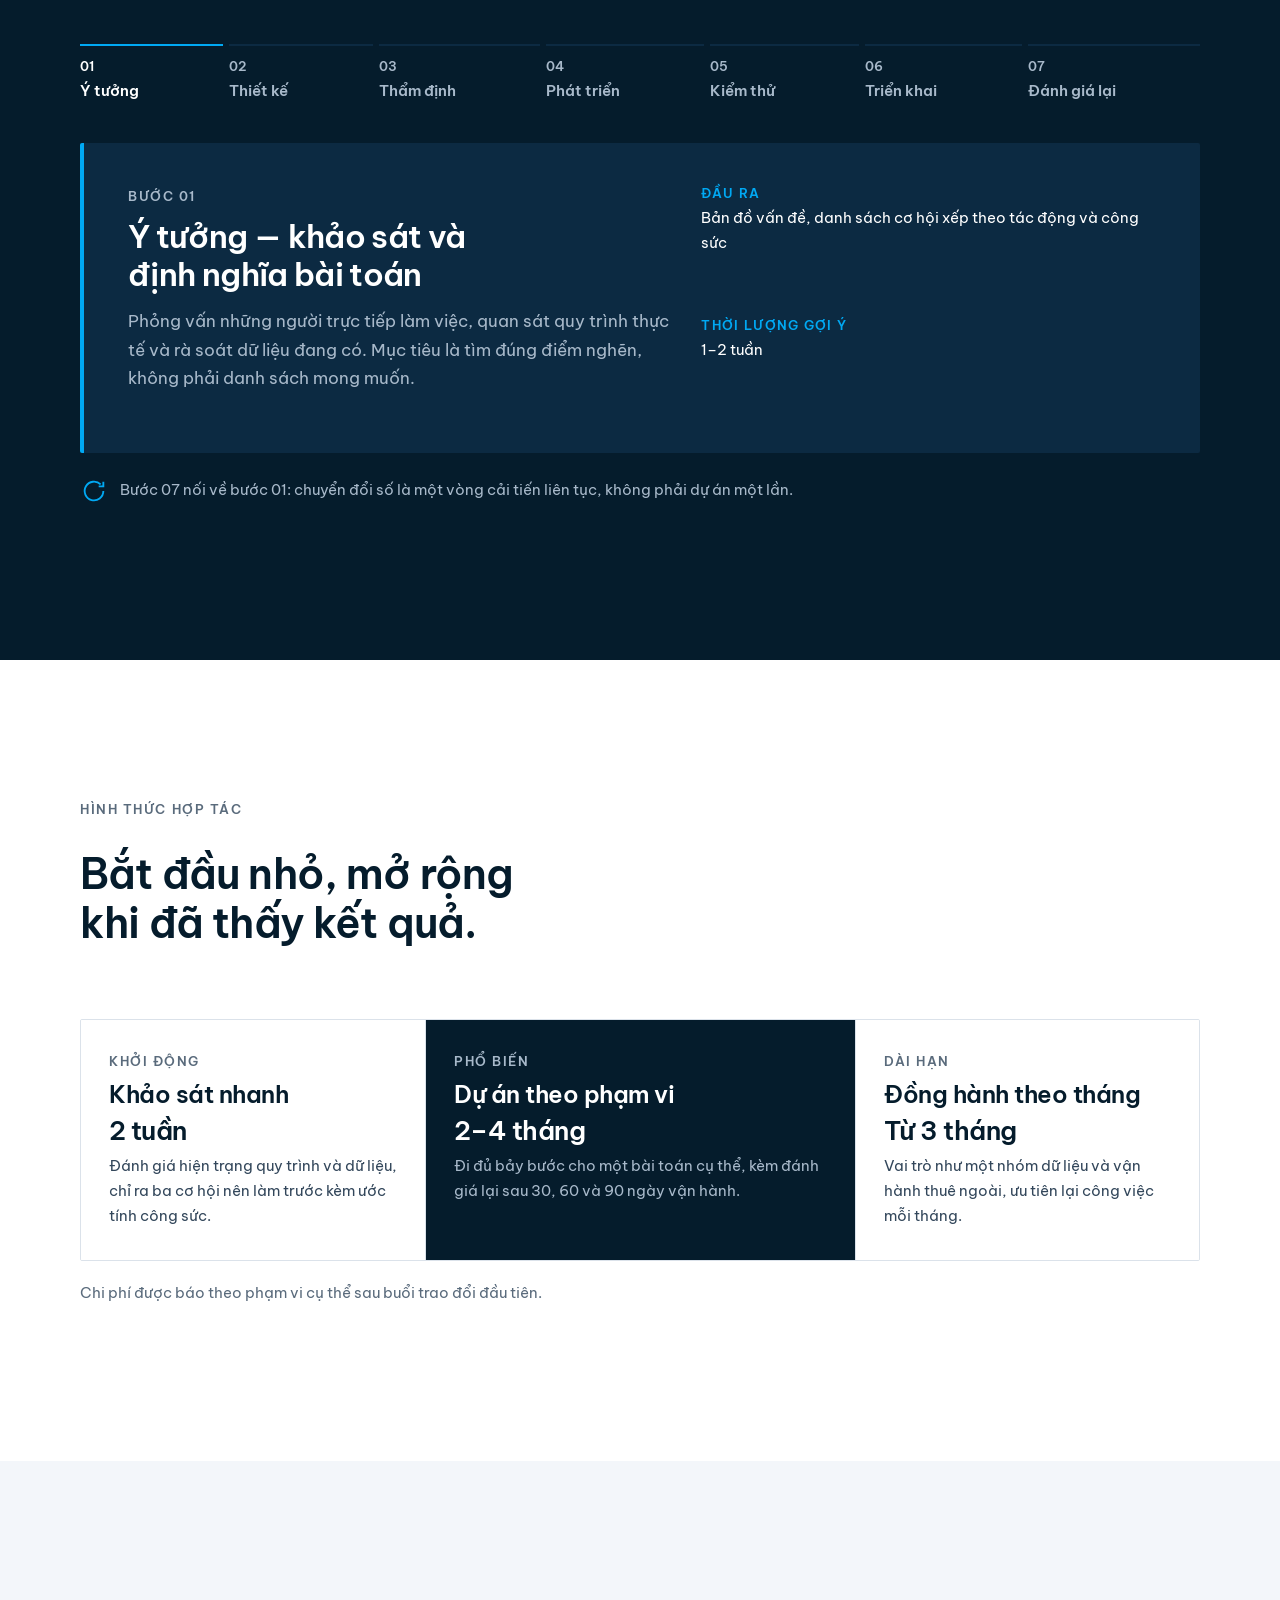
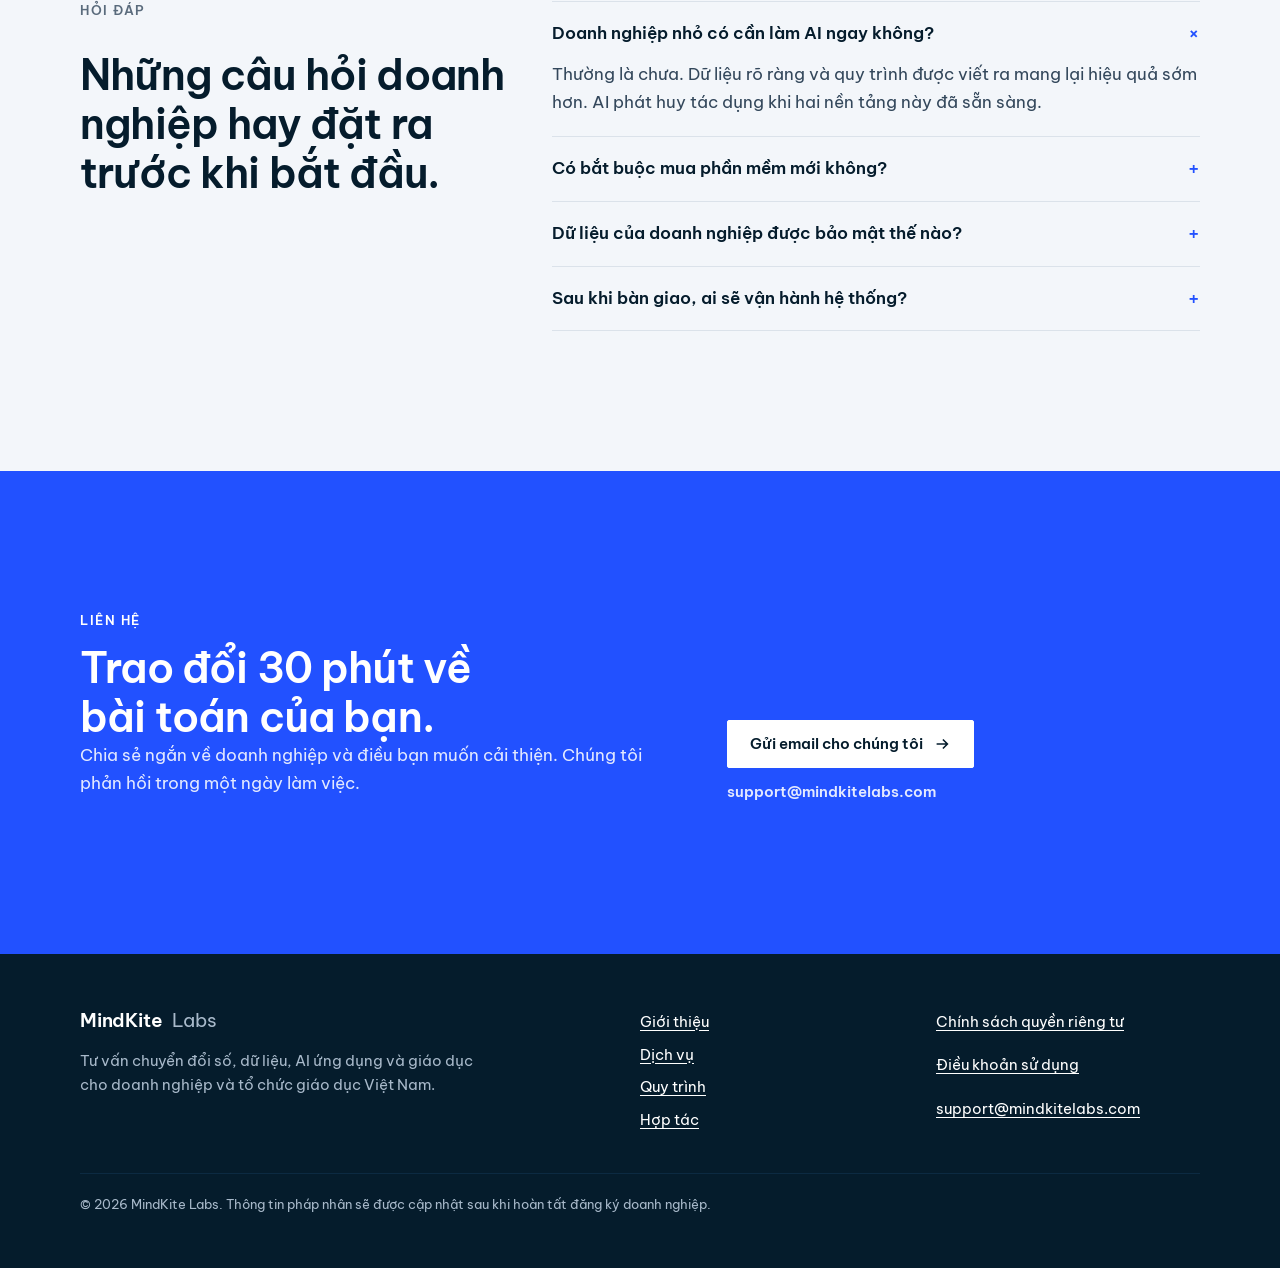
==== commit 01dc39f2: "feat: Google Ads tag with Consent Mode v2 and cookie banner (inactive until ID set)" ====
--- a/index.html
+++ b/index.html
@@ -410,6 +410,7 @@
   </div>
 </footer>
 
+<script src="assets/ads-consent.js"></script>
 <script src="assets/lang-menu.js"></script>
 <script src="assets/main.js"></script>
 </body>
--- a/assets/base.css
+++ b/assets/base.css
@@ -25,6 +25,7 @@
   --font-display: var(--font-body);
   --font-body: "Be Vietnam Pro", system-ui, sans-serif;
   --wrap: 1200px;
+  --section-pad: clamp(72px, 11vw, 140px);
   --gutter: clamp(16px, 4vw, 40px);
   --ease: cubic-bezier(.2, .8, .2, 1);
 }
@@ -60,7 +61,9 @@
   color: var(--ink-3);
 }
 .label b { color: var(--accent); font-weight: inherit; }
-.section { padding-block: clamp(72px, 11vw, 140px); }
+.section { padding-block: var(--section-pad); }
+/* Anchor jumps land the section heading just below the sticky header, not after the full top padding */
+.section[id] { scroll-margin-top: calc(40px - var(--section-pad)); }
 .section-head { display: grid; gap: 18px; max-width: 760px; margin-bottom: clamp(40px, 6vw, 72px); }
 .lead { font-size: var(--fs-lg); color: var(--ink-2); max-width: 60ch; }
 .skip { position: absolute; left: -999px; top: 8px; background: var(--ink); color: var(--paper); padding: 8px 14px; z-index: 200; }
@@ -145,3 +148,10 @@
 :lang(th) .label, :lang(th) h1, :lang(th) h2, :lang(th) h3, :lang(th) dt { letter-spacing: 0; }
 :lang(th) h1, :lang(th) h2, :lang(th) h3 { line-height: 1.4; }
 :lang(th) body { line-height: 1.8; }
+
+/* Cookie consent banner (only rendered when the Google Ads tag is configured) */
+.consent { position: fixed; left: 16px; right: 16px; bottom: 16px; z-index: 90; max-width: 560px; margin-left: auto; padding: 20px; background: var(--paper); border: 1px solid var(--line); border-left: 4px solid var(--accent); box-shadow: 0 16px 40px rgba(5, 28, 44, .16); font-size: var(--fs-sm); }
+.consent p { margin: 0 0 14px; color: var(--ink-2); }
+.consent-actions { display: flex; gap: 10px; justify-content: flex-end; }
+.consent .btn { min-height: 40px; padding: 10px 16px; }
+.consent-link { padding: 0; border: 0; background: none; color: inherit; font: inherit; text-decoration: underline; cursor: pointer; }
--- a/assets/sections.css
+++ b/assets/sections.css
@@ -32,14 +32,16 @@
 @media (min-width: 760px) { .symptoms ul { grid-template-columns: repeat(2, 1fr); } }
 
 /* Services: numbered zig-zag rows */
-.service { display: grid; gap: 20px; padding-block: 40px; border-top: 1px solid var(--line); }
+.service { display: grid; gap: 20px; align-items: start; padding-block: 40px; border-top: 1px solid var(--line); }
 .service:last-of-type { border-bottom: 1px solid var(--line); }
 .service-num { font: var(--w-strong) 2.6rem/1 var(--font-display); letter-spacing: -.02em; color: var(--accent); }
 .service h3 { margin-bottom: 12px; }
 .service p { color: var(--ink-2); max-width: 58ch; }
-.service ul { margin: 0; padding: 0; list-style: none; display: grid; gap: 8px; }
+.service ul { margin: 0; padding: 0; list-style: none; display: grid; gap: 10px; align-content: start; }
+.service-list { padding-top: 2px; }
 .service li { padding-left: 22px; position: relative; color: var(--ink-2); font-size: var(--fs-sm); }
-.service li::before { content: ""; position: absolute; left: 0; top: .7em; width: 10px; height: 1.5px; background: var(--accent); }
+/* dash sits on the optical middle of the first line (line-height 1.65 → .825em) */
+.service li::before { content: ""; position: absolute; left: 0; top: calc(.825em - .75px); width: 10px; height: 1.5px; background: var(--accent); }
 .service .example { margin-top: 16px; padding: 14px 16px; background: var(--accent-soft); border-left: 3px solid var(--accent); font-size: var(--fs-sm); color: var(--ink-2); }
 @media (min-width: 900px) {
   .service { grid-template-columns: 120px 1fr 1fr; gap: 40px; }
